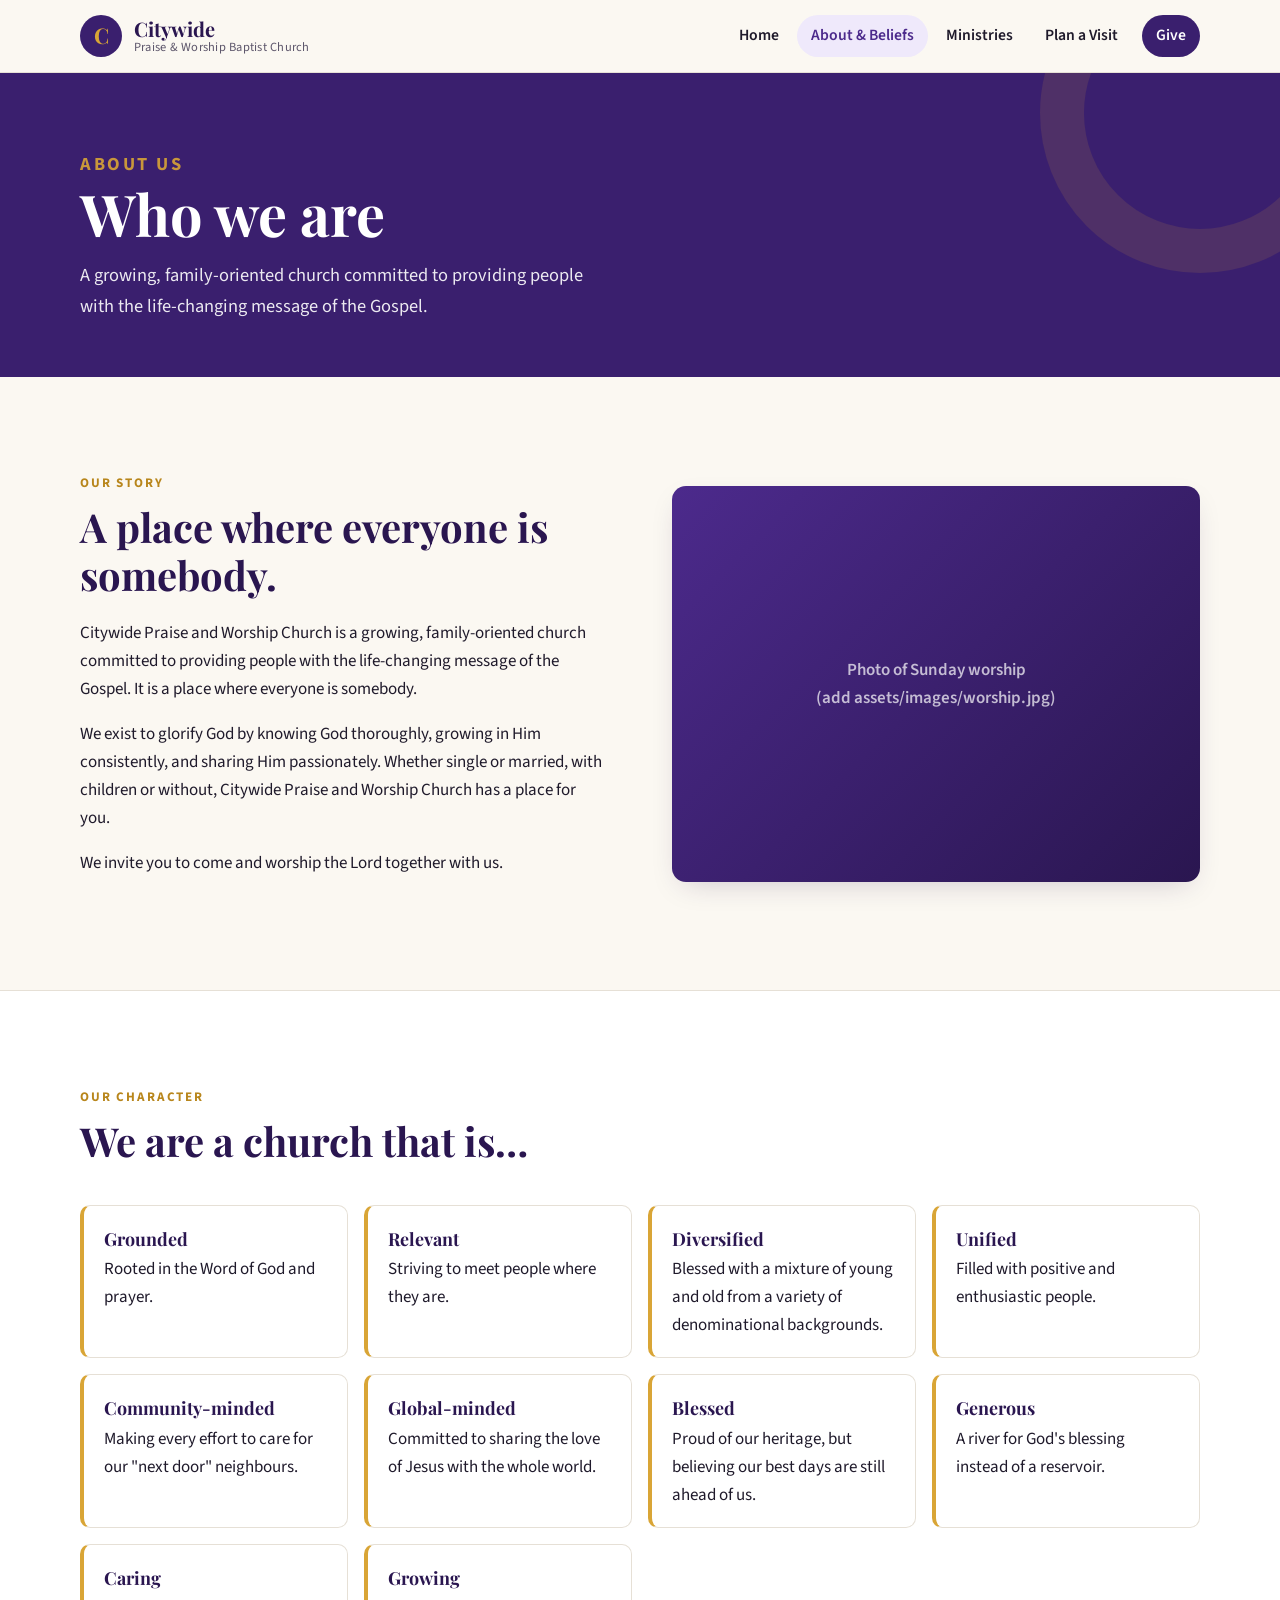
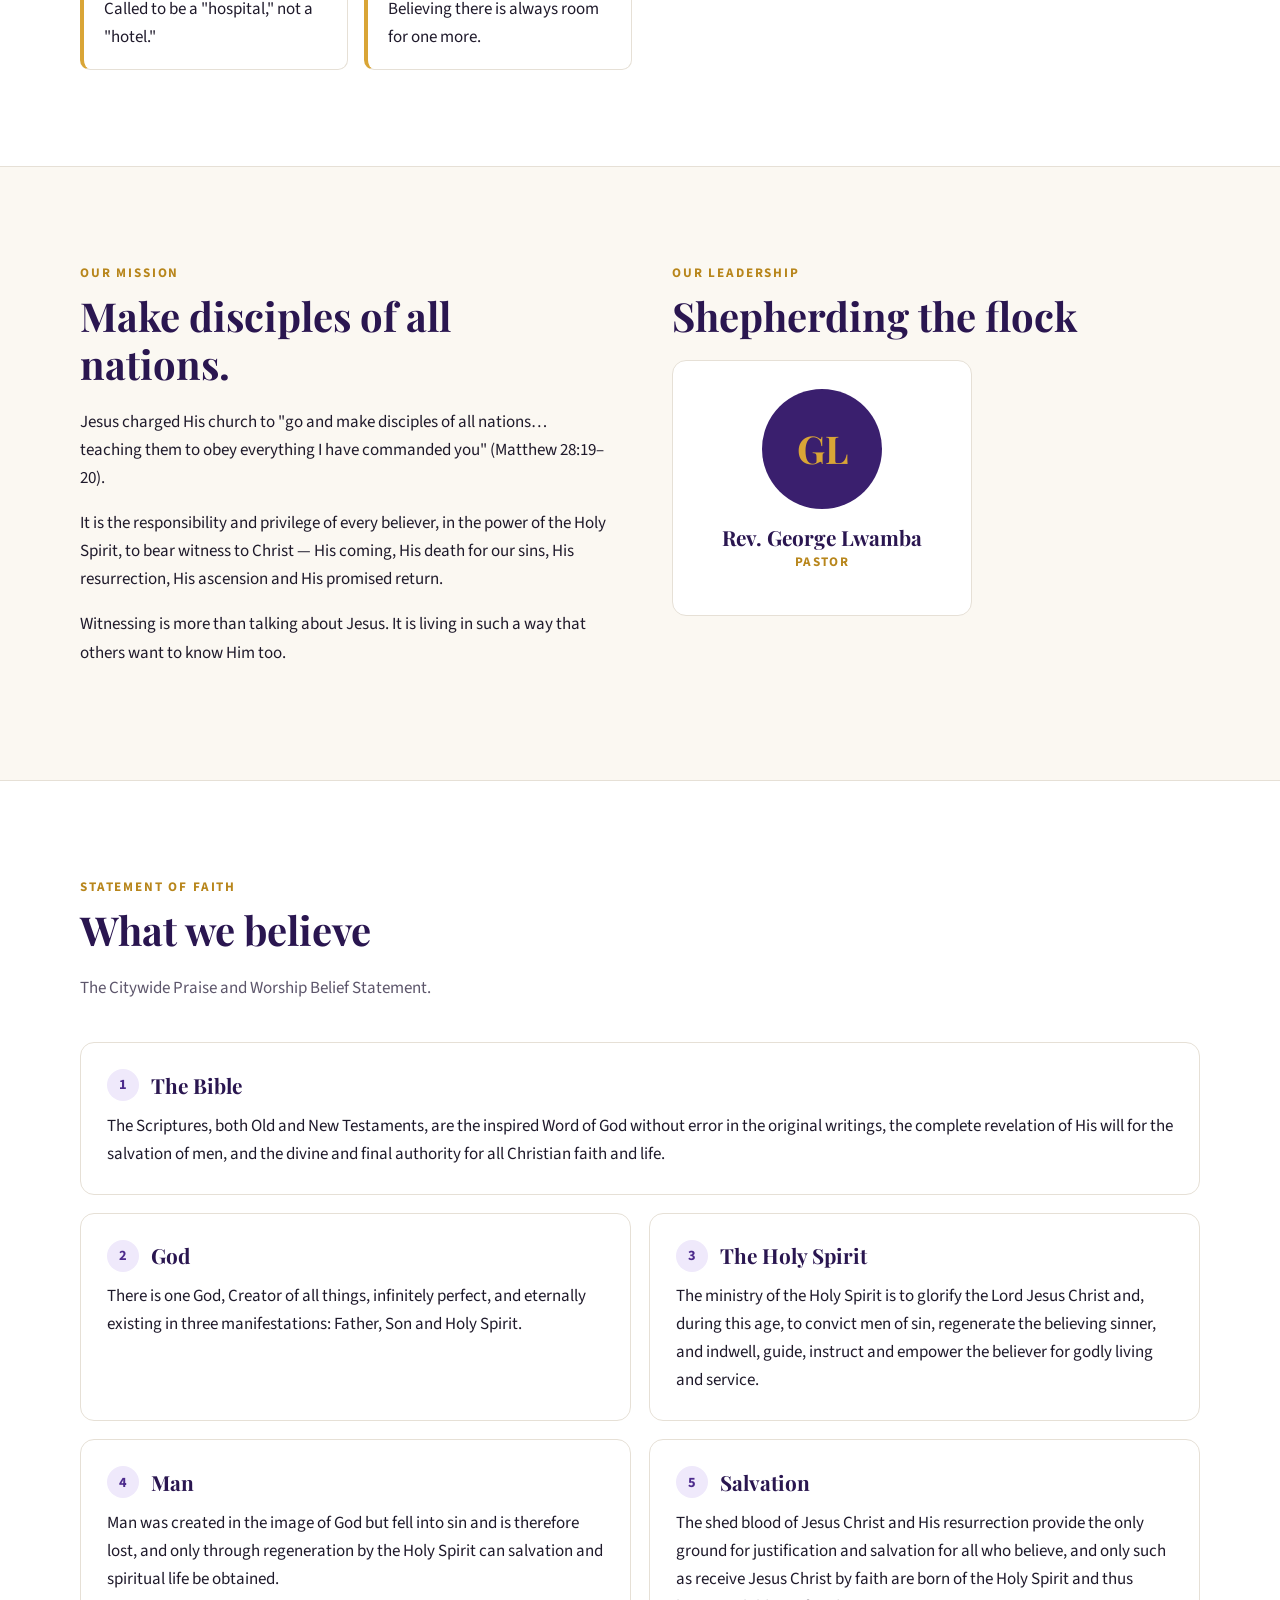
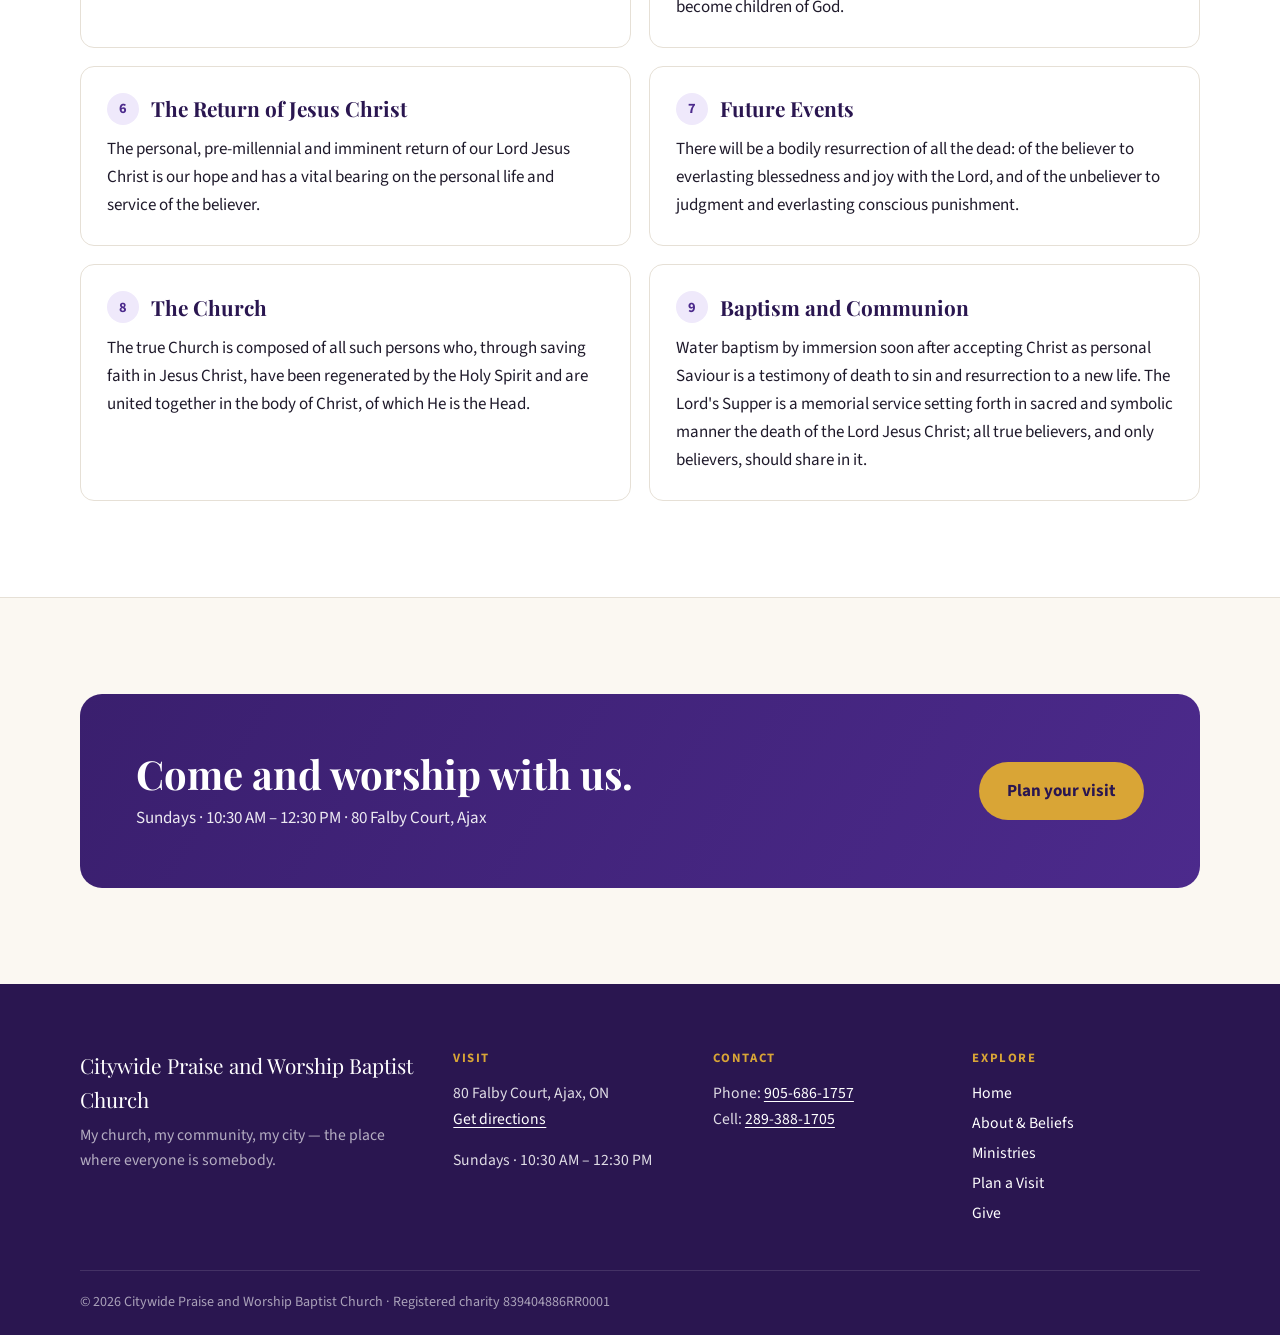
==== about.html @ 96a5d7d9 "Initial church website" ====
<!doctype html>
<html lang="en">
<head>
  <meta charset="utf-8">
  <meta name="viewport" content="width=device-width, initial-scale=1">
  <title>About & Beliefs | Citywide Praise and Worship Baptist Church</title>
  <meta name="description" content="Who we are, our mission, our leadership and our statement of faith at Citywide Praise and Worship Baptist Church in Ajax, Ontario.">
  <link rel="icon" href="assets/images/favicon.svg" type="image/svg+xml">
  <link rel="preconnect" href="https://fonts.googleapis.com">
  <link rel="preconnect" href="https://fonts.gstatic.com" crossorigin>
  <link href="https://fonts.googleapis.com/css2?family=Playfair+Display:wght@600;700&family=Source+Sans+3:wght@400;600;700&display=swap" rel="stylesheet">
  <link rel="stylesheet" href="assets/css/style.css">
</head>
<body data-page="about">
  <a class="skip-link" href="#main">Skip to content</a>
  <header id="site-header"></header>

  <main id="main">
    <div class="page-hero">
      <div class="container">
        <p class="eyebrow" style="color:var(--gold)">About us</p>
        <h1>Who we are</h1>
        <p>A growing, family-oriented church committed to providing people with the life-changing message of the Gospel.</p>
      </div>
    </div>

    <section>
      <div class="container grid-2">
        <div>
          <p class="eyebrow">Our story</p>
          <h2>A place where everyone is somebody.</h2>
          <p>Citywide Praise and Worship Church is a growing, family-oriented church committed to providing people with the life-changing message of the Gospel. It is a place where everyone is somebody.</p>
          <p>We exist to glorify God by knowing God thoroughly, growing in Him consistently, and sharing Him passionately. Whether single or married, with children or without, Citywide Praise and Worship Church has a place for you.</p>
          <p>We invite you to come and worship the Lord together with us.</p>
        </div>
        <div class="photo">
          <!-- <img src="assets/images/worship.jpg" alt="Sunday worship at Citywide"> -->
          <div class="photo-label">Photo of Sunday worship<br>(add assets/images/worship.jpg)</div>
        </div>
      </div>
    </section>

    <section class="section-alt">
      <div class="container">
        <div class="section-head">
          <p class="eyebrow">Our character</p>
          <h2>We are a church that is…</h2>
        </div>
        <ul class="values">
          <li><strong>Grounded</strong>Rooted in the Word of God and prayer.</li>
          <li><strong>Relevant</strong>Striving to meet people where they are.</li>
          <li><strong>Diversified</strong>Blessed with a mixture of young and old from a variety of denominational backgrounds.</li>
          <li><strong>Unified</strong>Filled with positive and enthusiastic people.</li>
          <li><strong>Community-minded</strong>Making every effort to care for our "next door" neighbours.</li>
          <li><strong>Global-minded</strong>Committed to sharing the love of Jesus with the whole world.</li>
          <li><strong>Blessed</strong>Proud of our heritage, but believing our best days are still ahead of us.</li>
          <li><strong>Generous</strong>A river for God's blessing instead of a reservoir.</li>
          <li><strong>Caring</strong>Called to be a "hospital," not a "hotel."</li>
          <li><strong>Growing</strong>Believing there is always room for one more.</li>
        </ul>
      </div>
    </section>

    <section>
      <div class="container grid-2" style="align-items:start">
        <div>
          <p class="eyebrow">Our mission</p>
          <h2>Make disciples of all nations.</h2>
          <p>Jesus charged His church to "go and make disciples of all nations… teaching them to obey everything I have commanded you" (Matthew 28:19–20).</p>
          <p>It is the responsibility and privilege of every believer, in the power of the Holy Spirit, to bear witness to Christ — His coming, His death for our sins, His resurrection, His ascension and His promised return.</p>
          <p>Witnessing is more than talking about Jesus. It is living in such a way that others want to know Him too.</p>
        </div>
        <div>
          <p class="eyebrow">Our leadership</p>
          <h2>Shepherding the flock</h2>
          <div class="leaders" data-leaders></div>
        </div>
      </div>
    </section>

    <section class="section-alt" id="beliefs">
      <div class="container">
        <div class="section-head">
          <p class="eyebrow">Statement of faith</p>
          <h2>What we believe</h2>
          <p class="muted">The Citywide Praise and Worship Belief Statement.</p>
        </div>
        <div class="beliefs">
          <article class="belief wide">
            <h3><span class="num">1</span>The Bible</h3>
            <p>The Scriptures, both Old and New Testaments, are the inspired Word of God without error in the original writings, the complete revelation of His will for the salvation of men, and the divine and final authority for all Christian faith and life.</p>
          </article>
          <article class="belief">
            <h3><span class="num">2</span>God</h3>
            <p>There is one God, Creator of all things, infinitely perfect, and eternally existing in three manifestations: Father, Son and Holy Spirit.</p>
          </article>
          <article class="belief">
            <h3><span class="num">3</span>The Holy Spirit</h3>
            <p>The ministry of the Holy Spirit is to glorify the Lord Jesus Christ and, during this age, to convict men of sin, regenerate the believing sinner, and indwell, guide, instruct and empower the believer for godly living and service.</p>
          </article>
          <article class="belief">
            <h3><span class="num">4</span>Man</h3>
            <p>Man was created in the image of God but fell into sin and is therefore lost, and only through regeneration by the Holy Spirit can salvation and spiritual life be obtained.</p>
          </article>
          <article class="belief">
            <h3><span class="num">5</span>Salvation</h3>
            <p>The shed blood of Jesus Christ and His resurrection provide the only ground for justification and salvation for all who believe, and only such as receive Jesus Christ by faith are born of the Holy Spirit and thus become children of God.</p>
          </article>
          <article class="belief">
            <h3><span class="num">6</span>The Return of Jesus Christ</h3>
            <p>The personal, pre-millennial and imminent return of our Lord Jesus Christ is our hope and has a vital bearing on the personal life and service of the believer.</p>
          </article>
          <article class="belief">
            <h3><span class="num">7</span>Future Events</h3>
            <p>There will be a bodily resurrection of all the dead: of the believer to everlasting blessedness and joy with the Lord, and of the unbeliever to judgment and everlasting conscious punishment.</p>
          </article>
          <article class="belief">
            <h3><span class="num">8</span>The Church</h3>
            <p>The true Church is composed of all such persons who, through saving faith in Jesus Christ, have been regenerated by the Holy Spirit and are united together in the body of Christ, of which He is the Head.</p>
          </article>
          <article class="belief">
            <h3><span class="num">9</span>Baptism and Communion</h3>
            <p>Water baptism by immersion soon after accepting Christ as personal Saviour is a testimony of death to sin and resurrection to a new life. The Lord's Supper is a memorial service setting forth in sacred and symbolic manner the death of the Lord Jesus Christ; all true believers, and only believers, should share in it.</p>
          </article>
        </div>
      </div>
    </section>

    <section>
      <div class="container">
        <div class="cta-band">
          <div>
            <h2>Come and worship with us.</h2>
            <p><span data-site="sundayDay"></span> · <span data-site="sundayTime"></span> · <span data-site="street"></span>, <span data-site="city"></span></p>
          </div>
          <a class="btn btn-gold" href="visit.html">Plan your visit</a>
        </div>
      </div>
    </section>
  </main>

  <footer id="site-footer"></footer>
  <script src="assets/js/site-data.js"></script>
  <script src="assets/js/main.js"></script>
</body>
</html>
---- assets/css/style.css ----
/* Citywide Praise & Worship Baptist Church — site styles
   Colours live at the top; change them here and the whole site follows. */
:root {
  --purple-900: #2a1650;
  --purple-800: #3a1f6e;
  --purple-700: #4c2a8c;
  --purple-100: #efe9fb;
  --gold: #d9a536;
  --gold-dark: #b8861c;
  --cream: #fbf8f2;
  --ink: #1f1a2b;
  --muted: #5d566b;
  --line: #e6e0d6;
  --white: #ffffff;
  --radius: 14px;
  --shadow: 0 10px 30px -12px rgba(42, 22, 80, 0.25);
  --serif: "Playfair Display", Georgia, "Times New Roman", serif;
  --sans: "Source Sans 3", "Segoe UI", system-ui, -apple-system, sans-serif;
}

*, *::before, *::after { box-sizing: border-box; }
html { scroll-behavior: smooth; }
body {
  margin: 0; font-family: var(--sans); font-size: 1.0625rem; line-height: 1.65;
  color: var(--ink); background: var(--cream); -webkit-font-smoothing: antialiased;
}
img { max-width: 100%; display: block; }
a { color: var(--purple-700); text-underline-offset: 3px; }
a:hover { color: var(--purple-900); }
h1, h2, h3 { font-family: var(--serif); line-height: 1.2; color: var(--purple-900); margin: 0 0 .5em; }
h1 { font-size: clamp(2.2rem, 5vw, 3.6rem); }
h2 { font-size: clamp(1.75rem, 3.5vw, 2.5rem); }
h3 { font-size: 1.3rem; }
p { margin: 0 0 1em; }
.container { width: min(1120px, 100% - 32px); margin-inline: auto; }
.muted { color: var(--muted); }
.skip-link { position: absolute; left: -999px; top: 8px; background: var(--white); padding: 8px 14px; z-index: 100; border-radius: 8px; }
.skip-link:focus { left: 8px; }
:focus-visible { outline: 3px solid var(--gold); outline-offset: 2px; }

/* ---- Header ------------------------------------------------------------ */
#site-header { position: sticky; top: 0; z-index: 50; background: rgba(251, 248, 242, .94); backdrop-filter: blur(8px); border-bottom: 1px solid var(--line); }
.nav-wrap { display: flex; align-items: center; justify-content: space-between; gap: 16px; min-height: 72px; }
.brand { display: flex; align-items: center; gap: 12px; text-decoration: none; color: var(--purple-900); }
.brand-mark { width: 42px; height: 42px; border-radius: 50%; display: grid; place-items: center; background: var(--purple-800); color: var(--gold); font-family: var(--serif); font-weight: 700; font-size: 1.35rem; flex: none; }
.brand-text { display: flex; flex-direction: column; line-height: 1.15; }
.brand-text strong { font-family: var(--serif); font-size: 1.25rem; }
.brand-text small { font-size: .78rem; color: var(--muted); letter-spacing: .02em; }
.site-nav ul { list-style: none; display: flex; gap: 4px; margin: 0; padding: 0; align-items: center; }
.site-nav a { display: block; padding: 8px 14px; border-radius: 999px; text-decoration: none; color: var(--ink); font-weight: 600; font-size: .98rem; }
.site-nav a:hover { background: var(--purple-100); color: var(--purple-900); }
.site-nav a[aria-current="page"] { color: var(--purple-700); background: var(--purple-100); }
.site-nav a.nav-give { background: var(--purple-800); color: var(--white); margin-left: 6px; }
.site-nav a.nav-give:hover, .site-nav a.nav-give[aria-current="page"] { background: var(--purple-900); color: var(--white); }
.nav-toggle { display: none; background: none; border: 0; padding: 10px; cursor: pointer; }
.nav-toggle span { display: block; width: 24px; height: 2px; background: var(--purple-900); margin: 5px 0; transition: transform .2s, opacity .2s; }

@media (max-width: 880px) {
  .nav-toggle { display: block; }
  .site-nav { position: absolute; left: 0; right: 0; top: 100%; background: var(--cream); border-bottom: 1px solid var(--line); display: none; box-shadow: var(--shadow); }
  #site-header.open .site-nav { display: block; }
  .site-nav ul { flex-direction: column; align-items: stretch; padding: 8px 16px 16px; }
  .site-nav a { padding: 12px 14px; border-radius: 10px; }
  .site-nav a.nav-give { margin: 6px 0 0; text-align: center; }
  #site-header.open .nav-toggle span:nth-child(1) { transform: translateY(7px) rotate(45deg); }
  #site-header.open .nav-toggle span:nth-child(2) { opacity: 0; }
  #site-header.open .nav-toggle span:nth-child(3) { transform: translateY(-7px) rotate(-45deg); }
}

/* ---- Buttons ----------------------------------------------------------- */
.btn { display: inline-flex; align-items: center; gap: 8px; padding: 13px 26px; border-radius: 999px; font-weight: 700; text-decoration: none; border: 2px solid transparent; transition: transform .15s, background .15s; }
.btn:hover { transform: translateY(-1px); }
.btn-gold { background: var(--gold); color: var(--purple-900); }
.btn-gold:hover { background: #e6b54a; color: var(--purple-900); }
.btn-outline-light { border-color: rgba(255,255,255,.7); color: var(--white); }
.btn-outline-light:hover { background: rgba(255,255,255,.12); color: var(--white); }
.btn-primary { background: var(--purple-800); color: var(--white); }
.btn-primary:hover { background: var(--purple-900); color: var(--white); }
.btn-row { display: flex; flex-wrap: wrap; gap: 12px; }

/* ---- Hero -------------------------------------------------------------- */
.hero {
  position: relative; color: var(--white); padding: clamp(80px, 14vw, 150px) 0 clamp(70px, 10vw, 120px);
  background:
    linear-gradient(115deg, rgba(42,22,80,.94) 0%, rgba(58,31,110,.86) 50%, rgba(76,42,140,.7) 100%),
    var(--hero-photo, none) center / cover no-repeat,
    var(--purple-800);
  overflow: hidden;
}
.hero::after { content: ""; position: absolute; right: -120px; bottom: -160px; width: 460px; height: 460px; border-radius: 50%; border: 60px solid rgba(217,165,54,.12); pointer-events: none; }
.hero h1 { color: var(--white); max-width: 15ch; }
.hero .eyebrow { color: var(--gold); }
.hero-lead { font-size: clamp(1.1rem, 2vw, 1.3rem); max-width: 40ch; opacity: .92; margin-bottom: 1.8em; }
.hero-times { margin-top: 36px; display: inline-flex; flex-wrap: wrap; gap: 6px 18px; padding: 14px 22px; border-radius: var(--radius); background: rgba(255,255,255,.1); border: 1px solid rgba(255,255,255,.18); font-weight: 600; }
.hero-times span { color: var(--gold); }
.page-hero { background: var(--purple-800); color: var(--white); padding: 64px 0 56px; position: relative; overflow: hidden; }
.page-hero::after { content: ""; position: absolute; right: -80px; top: -120px; width: 320px; height: 320px; border-radius: 50%; border: 44px solid rgba(217,165,54,.13); }
.page-hero h1 { color: var(--white); margin: 0; }
.page-hero p { max-width: 60ch; opacity: .9; margin: 12px 0 0; font-size: 1.15rem; }
.eyebrow { text-transform: uppercase; letter-spacing: .14em; font-size: .82rem; font-weight: 700; color: var(--gold-dark); margin-bottom: .6em; }

/* ---- Sections ---------------------------------------------------------- */
section { padding: clamp(56px, 8vw, 96px) 0; }
.section-alt { background: var(--white); border-block: 1px solid var(--line); }
.section-head { max-width: 640px; margin-bottom: 40px; }
.section-head.center { text-align: center; margin-inline: auto; }
.grid-2 { display: grid; grid-template-columns: 1fr 1fr; gap: clamp(28px, 5vw, 64px); align-items: center; }
.grid-3 { display: grid; grid-template-columns: repeat(3, 1fr); gap: 22px; }
@media (max-width: 880px) { .grid-2, .grid-3 { grid-template-columns: 1fr; } }

.card { background: var(--white); border: 1px solid var(--line); border-radius: var(--radius); padding: 28px; }
.section-alt .card { background: var(--cream); }

/* Services */
.services { display: grid; grid-template-columns: repeat(auto-fit, minmax(240px, 1fr)); gap: 20px; }
.service-card { background: var(--white); border: 1px solid var(--line); border-radius: var(--radius); padding: 26px; }
.section-alt .service-card { background: var(--cream); }
.service-card.featured { background: var(--purple-800); color: var(--white); border-color: var(--purple-800); box-shadow: var(--shadow); }
.service-card.featured h3 { color: var(--white); }
.service-day { text-transform: uppercase; letter-spacing: .12em; font-size: .8rem; font-weight: 700; color: var(--gold-dark); margin: 0; }
.service-card.featured .service-day { color: var(--gold); }
.service-time { font-family: var(--serif); font-size: 1.45rem; font-weight: 700; margin: 2px 0 10px; }
.service-card p:last-child { margin: 0; opacity: .88; }

/* Values list */
.values { display: grid; grid-template-columns: repeat(auto-fit, minmax(250px, 1fr)); gap: 16px; list-style: none; padding: 0; margin: 0; }
.values li { background: var(--white); border: 1px solid var(--line); border-left: 4px solid var(--gold); border-radius: 10px; padding: 18px 20px; }
.values strong { display: block; font-family: var(--serif); color: var(--purple-900); font-size: 1.12rem; margin-bottom: 2px; }

/* Quote band */
.quote-band { background: var(--purple-900); color: var(--white); text-align: center; }
.quote-band blockquote { margin: 0 auto; max-width: 780px; font-family: var(--serif); font-size: clamp(1.4rem, 3vw, 2rem); line-height: 1.4; }
.quote-band cite { display: block; margin-top: 16px; font-family: var(--sans); font-style: normal; font-size: 1rem; color: var(--gold); letter-spacing: .06em; }

/* Events */
.events { display: grid; gap: 16px; }
.event-card { display: flex; gap: 20px; align-items: flex-start; background: var(--white); border: 1px solid var(--line); border-radius: var(--radius); padding: 22px; }
.event-card h3 { margin-bottom: 4px; }
.event-card p:last-child { margin: 0; }
.event-date { flex: none; width: 68px; text-align: center; background: var(--purple-100); border-radius: 12px; padding: 10px 0; color: var(--purple-800); }
.event-date span { display: block; text-transform: uppercase; font-size: .8rem; font-weight: 700; letter-spacing: .1em; }
.event-date strong { display: block; font-family: var(--serif); font-size: 1.8rem; line-height: 1; }
.event-meta { color: var(--gold-dark); font-weight: 600; margin-bottom: 6px; }
.empty-note { background: var(--white); border: 1px dashed var(--line); border-radius: var(--radius); padding: 22px; color: var(--muted); margin: 0; }

/* Photo placeholder */
.photo { border-radius: var(--radius); aspect-ratio: 4 / 3; background: linear-gradient(135deg, var(--purple-700), var(--purple-900)); position: relative; overflow: hidden; box-shadow: var(--shadow); }
.photo img { width: 100%; height: 100%; object-fit: cover; }
.photo-label { position: absolute; inset: 0; display: grid; place-items: center; color: rgba(255,255,255,.7); font-weight: 600; text-align: center; padding: 20px; }

/* Beliefs */
.beliefs { display: grid; grid-template-columns: repeat(2, 1fr); gap: 18px; }
@media (max-width: 880px) { .beliefs { grid-template-columns: 1fr; } }
.belief { background: var(--white); border: 1px solid var(--line); border-radius: var(--radius); padding: 26px; }
.belief h3 { display: flex; align-items: center; gap: 12px; }
.belief h3 .num { flex: none; width: 32px; height: 32px; border-radius: 50%; background: var(--purple-100); color: var(--purple-700); font-family: var(--sans); font-size: .9rem; display: grid; place-items: center; }
.belief p { margin: 0; }
.belief.wide { grid-column: 1 / -1; }

/* Leaders */
.leaders { display: grid; grid-template-columns: repeat(auto-fit, minmax(240px, 300px)); gap: 22px; }
.leader-card { background: var(--white); border: 1px solid var(--line); border-radius: var(--radius); padding: 28px; text-align: center; }
.leader-card img, .leader-initials { width: 120px; height: 120px; border-radius: 50%; margin: 0 auto 16px; object-fit: cover; }
.leader-initials { display: grid; place-items: center; background: var(--purple-800); color: var(--gold); font-family: var(--serif); font-size: 2.4rem; font-weight: 700; }
.leader-card h3 { margin-bottom: 2px; }
.leader-role { color: var(--gold-dark); font-weight: 700; text-transform: uppercase; letter-spacing: .1em; font-size: .82rem; }

/* Ministries */
.ministry { display: grid; grid-template-columns: 76px 1fr; gap: 22px; background: var(--white); border: 1px solid var(--line); border-radius: var(--radius); padding: 30px; }
.ministry + .ministry { margin-top: 20px; }
.ministry-icon { width: 76px; height: 76px; border-radius: 18px; background: var(--purple-100); color: var(--purple-700); display: grid; place-items: center; }
.ministry ul { margin: 0; padding-left: 1.2em; }
.ministry li { margin-bottom: 4px; }
@media (max-width: 600px) { .ministry { grid-template-columns: 1fr; } }

/* Map + contact */
.map-frame { width: 100%; aspect-ratio: 4 / 3; border: 0; border-radius: var(--radius); box-shadow: var(--shadow); background: var(--purple-100); }
.info-list { list-style: none; padding: 0; margin: 0 0 24px; }
.info-list li { padding: 14px 0; border-bottom: 1px solid var(--line); display: grid; grid-template-columns: 110px 1fr; gap: 12px; }
.info-list li:last-child { border-bottom: 0; }
.info-list .label { font-weight: 700; color: var(--purple-900); }

/* FAQ */
details { background: var(--white); border: 1px solid var(--line); border-radius: 12px; padding: 0 22px; }
details + details { margin-top: 12px; }
summary { cursor: pointer; padding: 18px 0; font-weight: 700; color: var(--purple-900); list-style: none; display: flex; justify-content: space-between; gap: 12px; }
summary::-webkit-details-marker { display: none; }
summary::after { content: "+"; font-size: 1.4rem; line-height: 1; color: var(--gold-dark); }
details[open] summary::after { content: "–"; }
details p { padding-bottom: 18px; margin: 0; }

/* Give */
.give-option { background: var(--white); border: 1px solid var(--line); border-radius: var(--radius); padding: 30px; display: flex; flex-direction: column; }
.give-option .btn { margin-top: auto; align-self: flex-start; }
.give-option h3 { margin-bottom: 8px; }

/* CTA band */
.cta-band { background: linear-gradient(120deg, var(--purple-800), var(--purple-700)); color: var(--white); border-radius: 22px; padding: clamp(32px, 6vw, 56px); display: flex; flex-wrap: wrap; justify-content: space-between; align-items: center; gap: 24px; }
.cta-band h2 { color: var(--white); margin: 0 0 6px; }
.cta-band p { margin: 0; opacity: .9; }

/* ---- Footer ------------------------------------------------------------ */
#site-footer { background: var(--purple-900); color: rgba(255,255,255,.85); padding: 64px 0 0; font-size: .98rem; }
#site-footer a { color: var(--white); }
#site-footer a:hover { color: var(--gold); }
#site-footer h4 { color: var(--gold); text-transform: uppercase; letter-spacing: .12em; font-size: .8rem; margin: 0 0 12px; }
#site-footer .muted { color: rgba(255,255,255,.65); }
.footer-grid { display: grid; grid-template-columns: 1.5fr 1fr 1fr 1fr; gap: 32px; }
@media (max-width: 880px) { .footer-grid { grid-template-columns: 1fr 1fr; } }
@media (max-width: 520px) { .footer-grid { grid-template-columns: 1fr; } }
.footer-name { font-family: var(--serif); font-size: 1.3rem; color: var(--white); margin-bottom: 6px; }
.footer-links { list-style: none; padding: 0; margin: 0; }
.footer-links li { margin-bottom: 4px; }
.footer-links a { text-decoration: none; }
.social { display: flex; gap: 10px; }
.social a { width: 38px; height: 38px; border-radius: 50%; background: rgba(255,255,255,.1); display: grid; place-items: center; }
.footer-bottom { border-top: 1px solid rgba(255,255,255,.12); margin-top: 40px; padding: 20px 0; font-size: .88rem; color: rgba(255,255,255,.6); }
.footer-bottom p { margin: 0; }
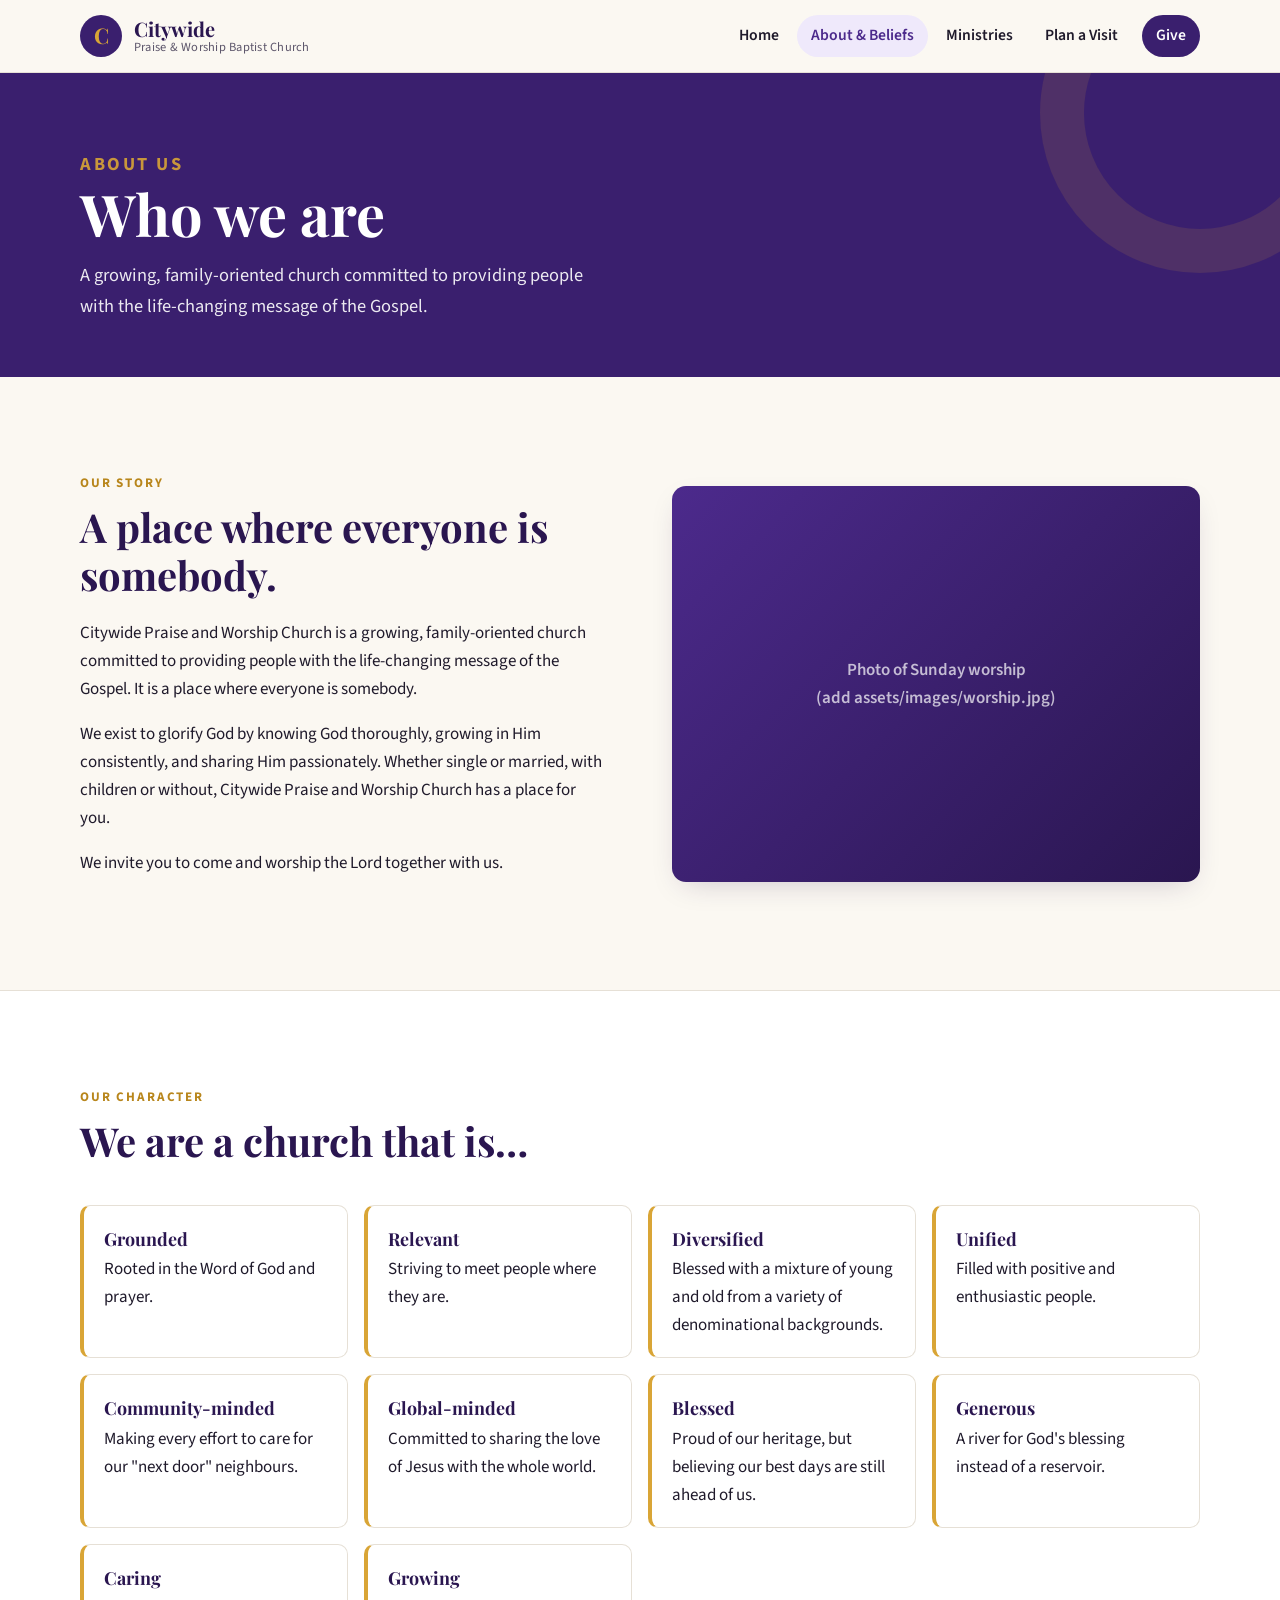
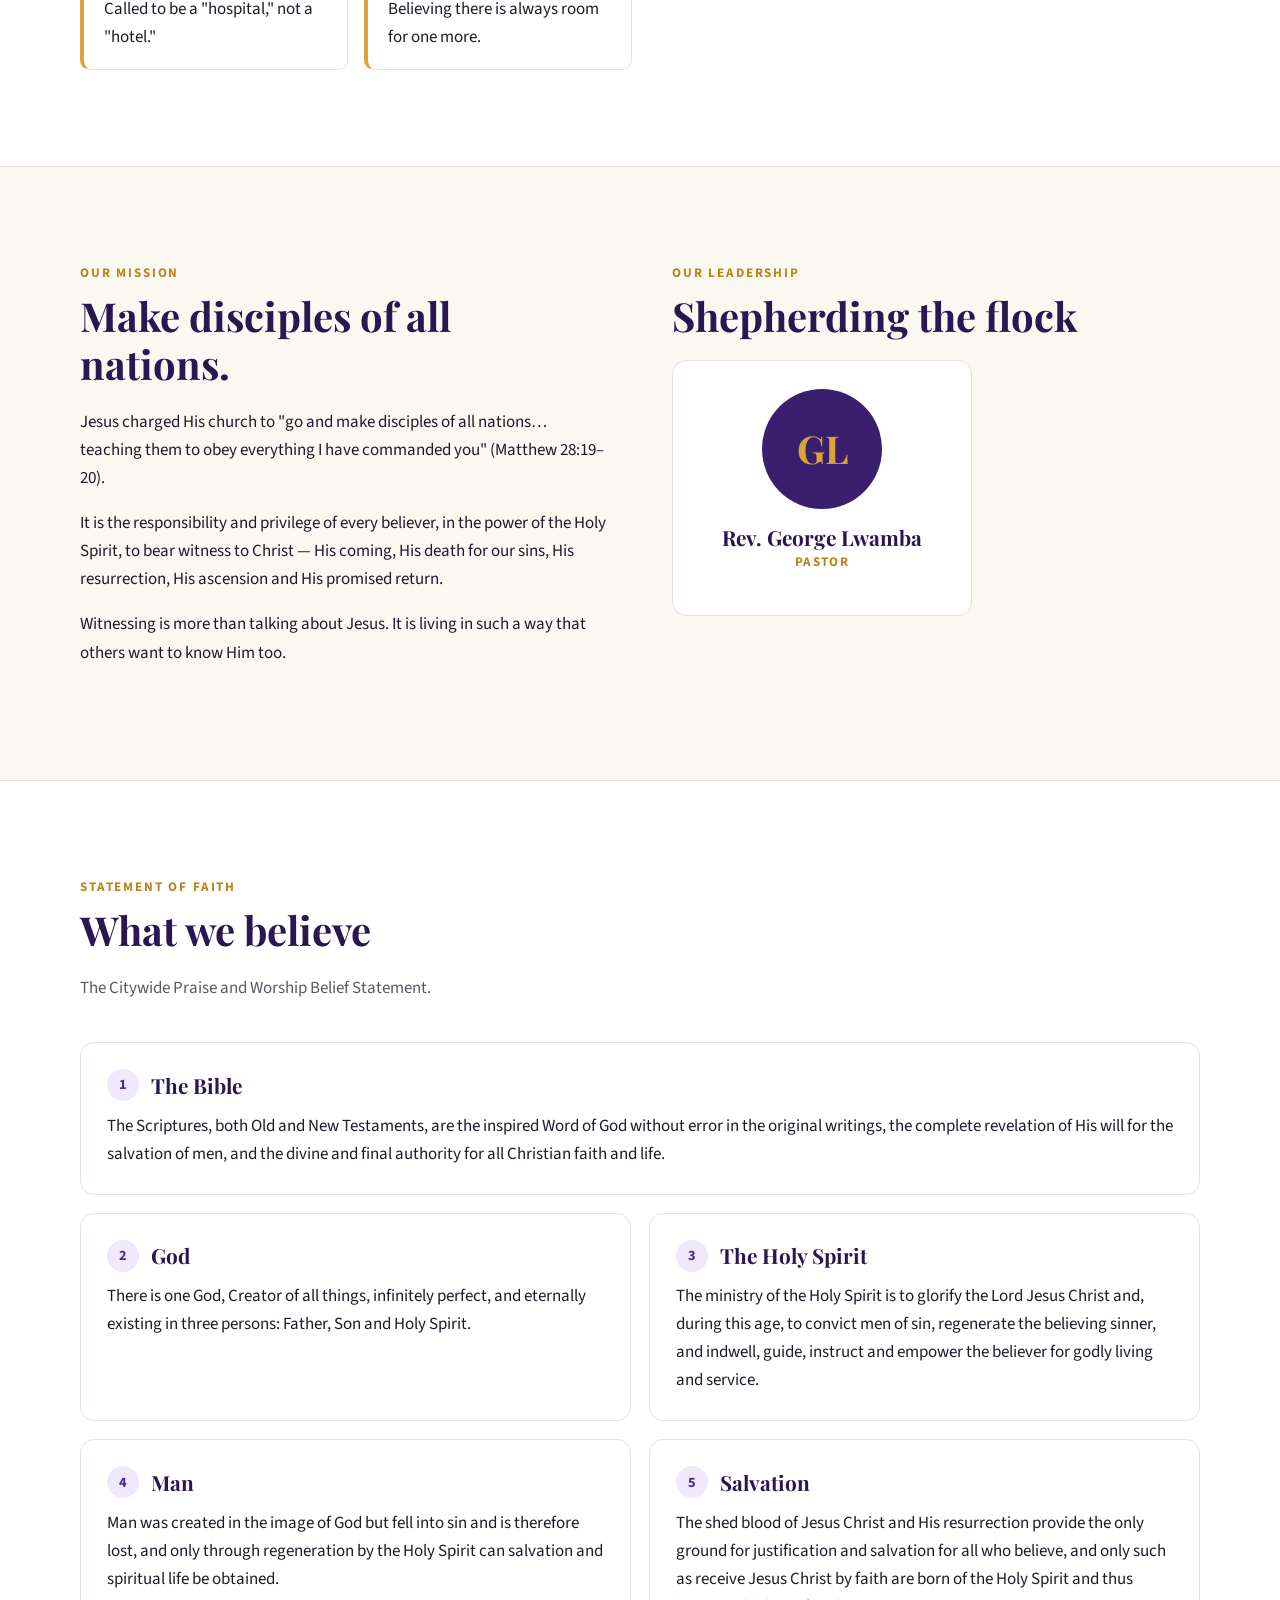
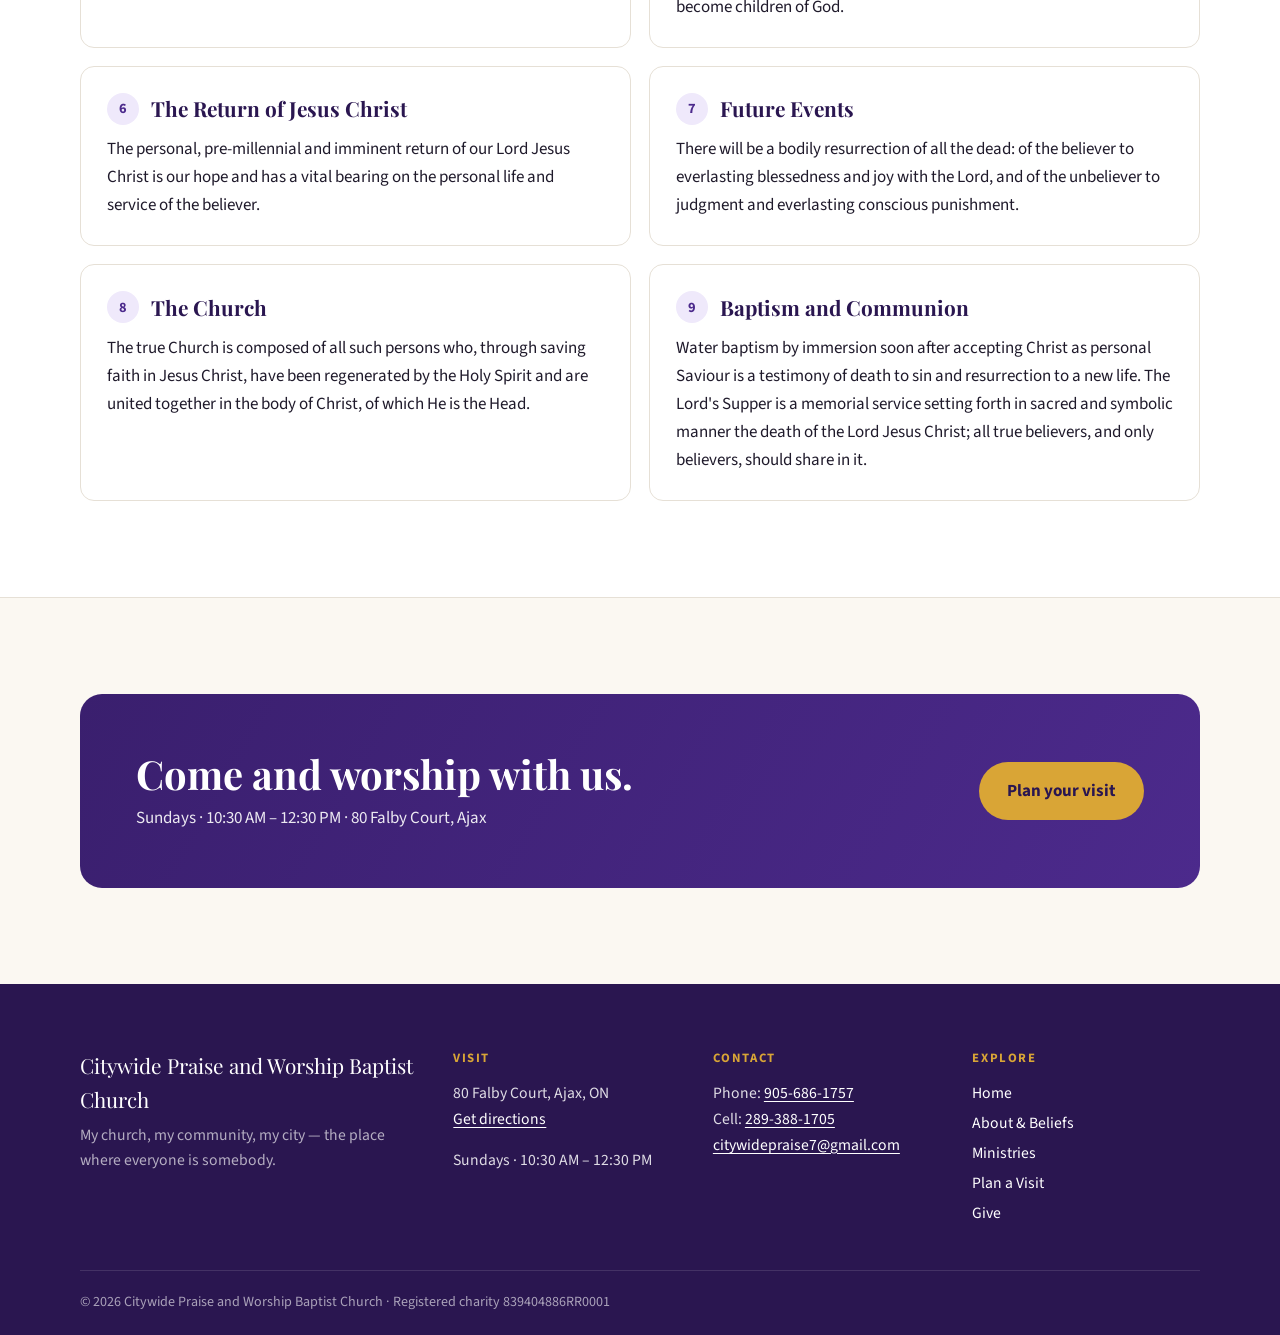
==== commit fc14bf22: "Confirm contact info, weekday services, pastor; use three persons wording" ====
--- a/about.html
+++ b/about.html
@@ -92,7 +92,7 @@
           </article>
           <article class="belief">
             <h3><span class="num">2</span>God</h3>
-            <p>There is one God, Creator of all things, infinitely perfect, and eternally existing in three manifestations: Father, Son and Holy Spirit.</p>
+            <p>There is one God, Creator of all things, infinitely perfect, and eternally existing in three persons: Father, Son and Holy Spirit.</p>
           </article>
           <article class="belief">
             <h3><span class="num">3</span>The Holy Spirit</h3>
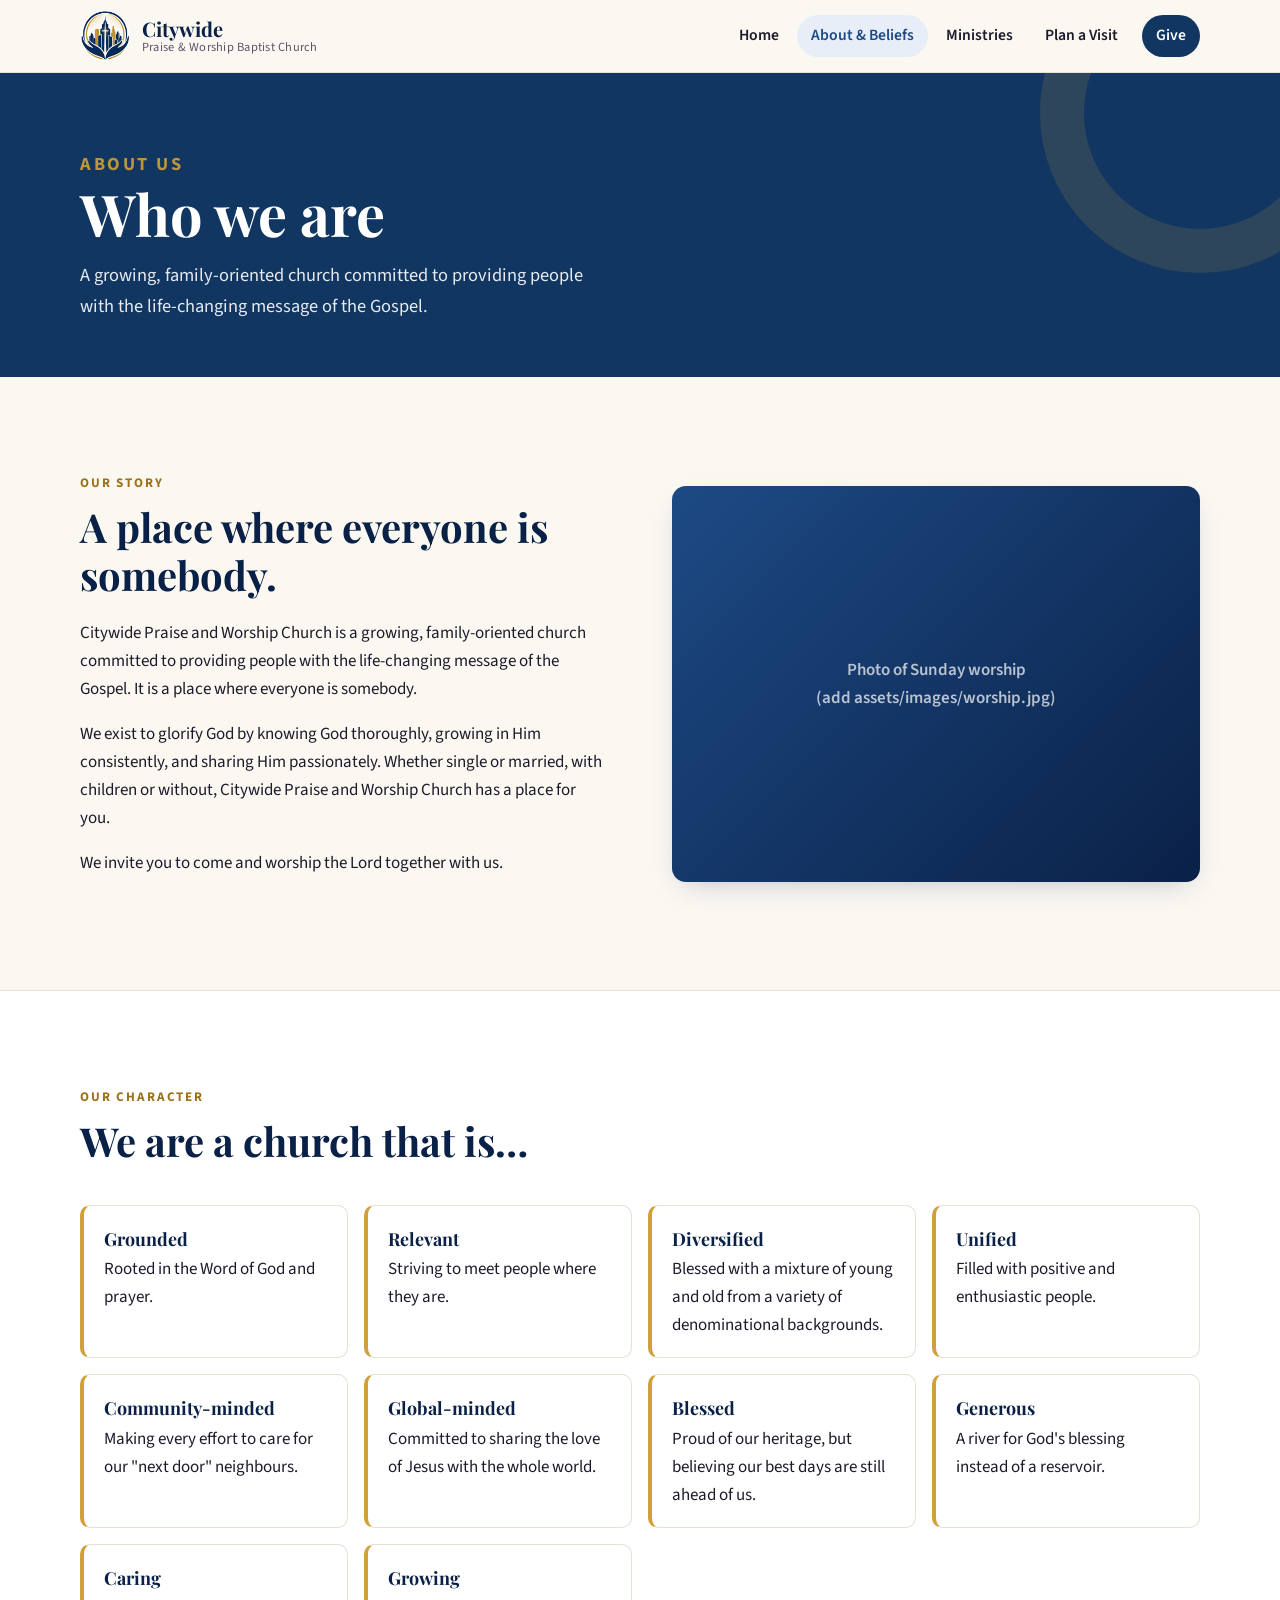
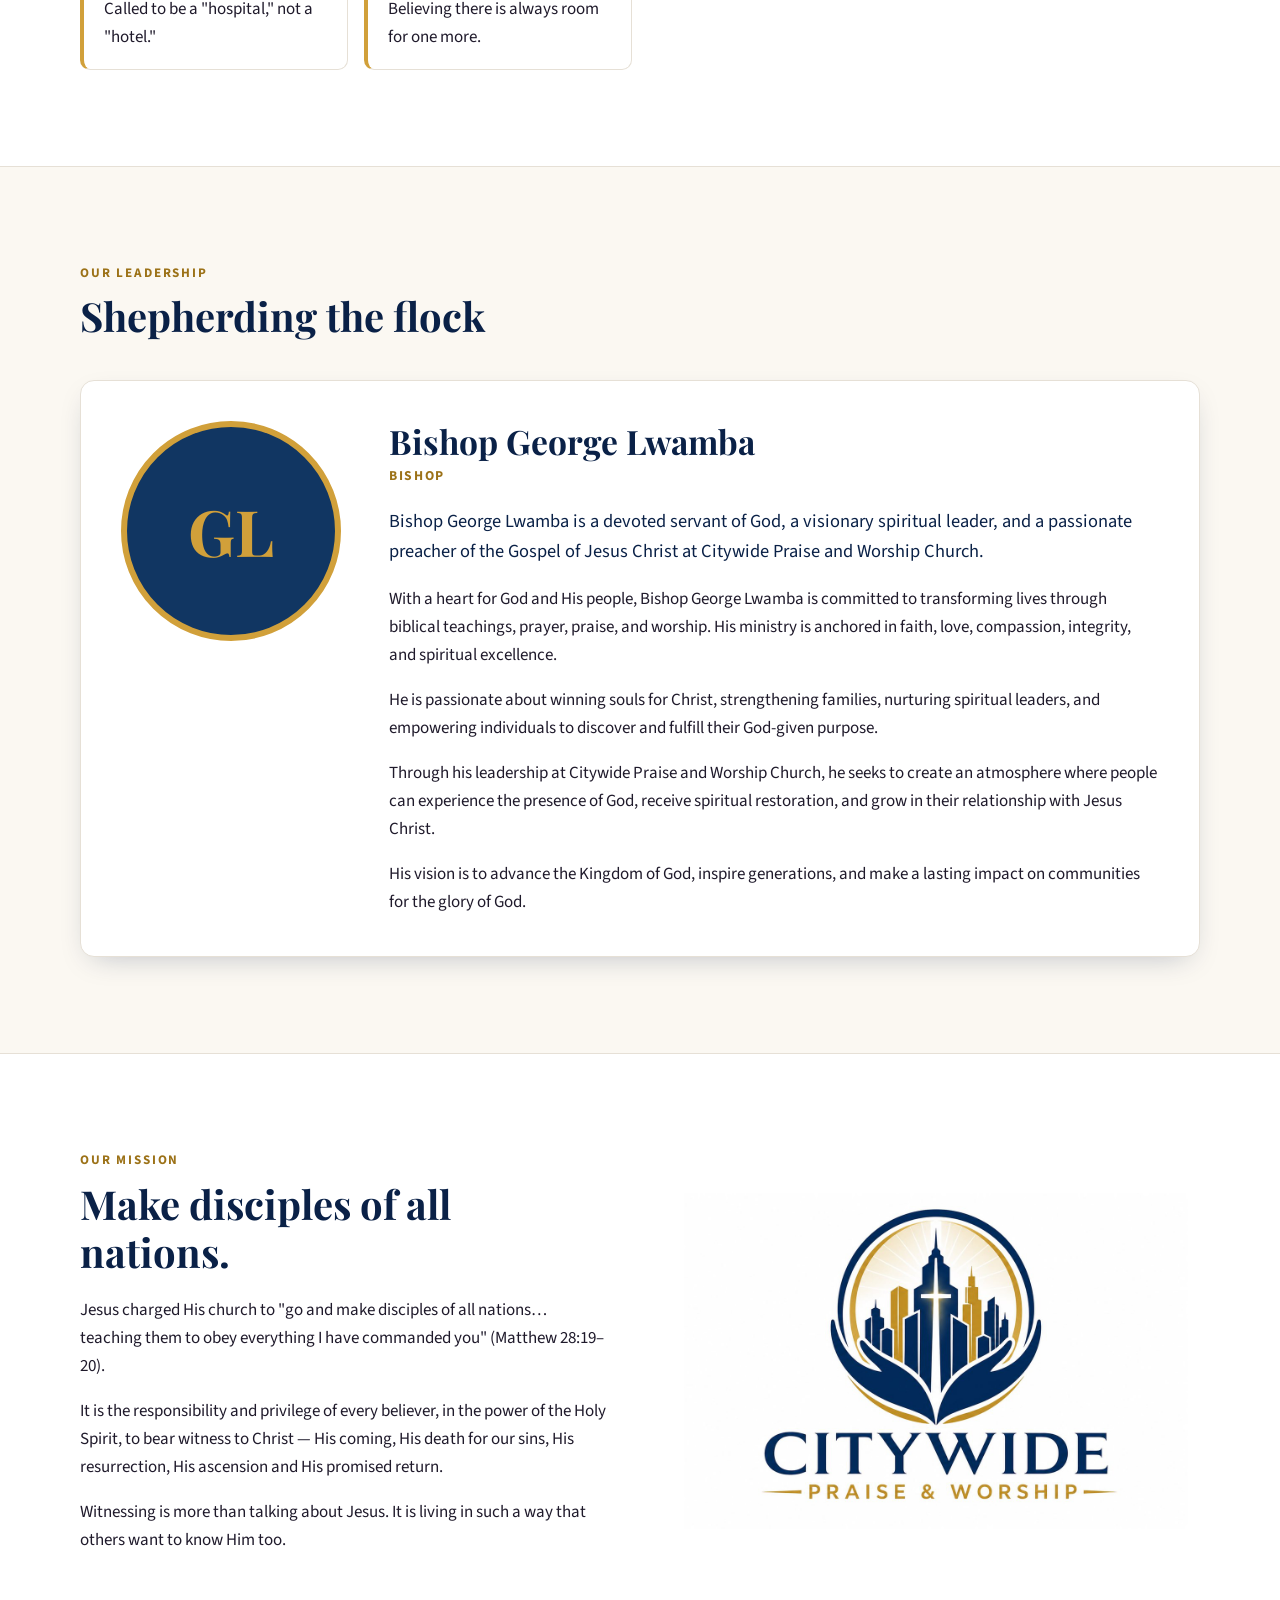
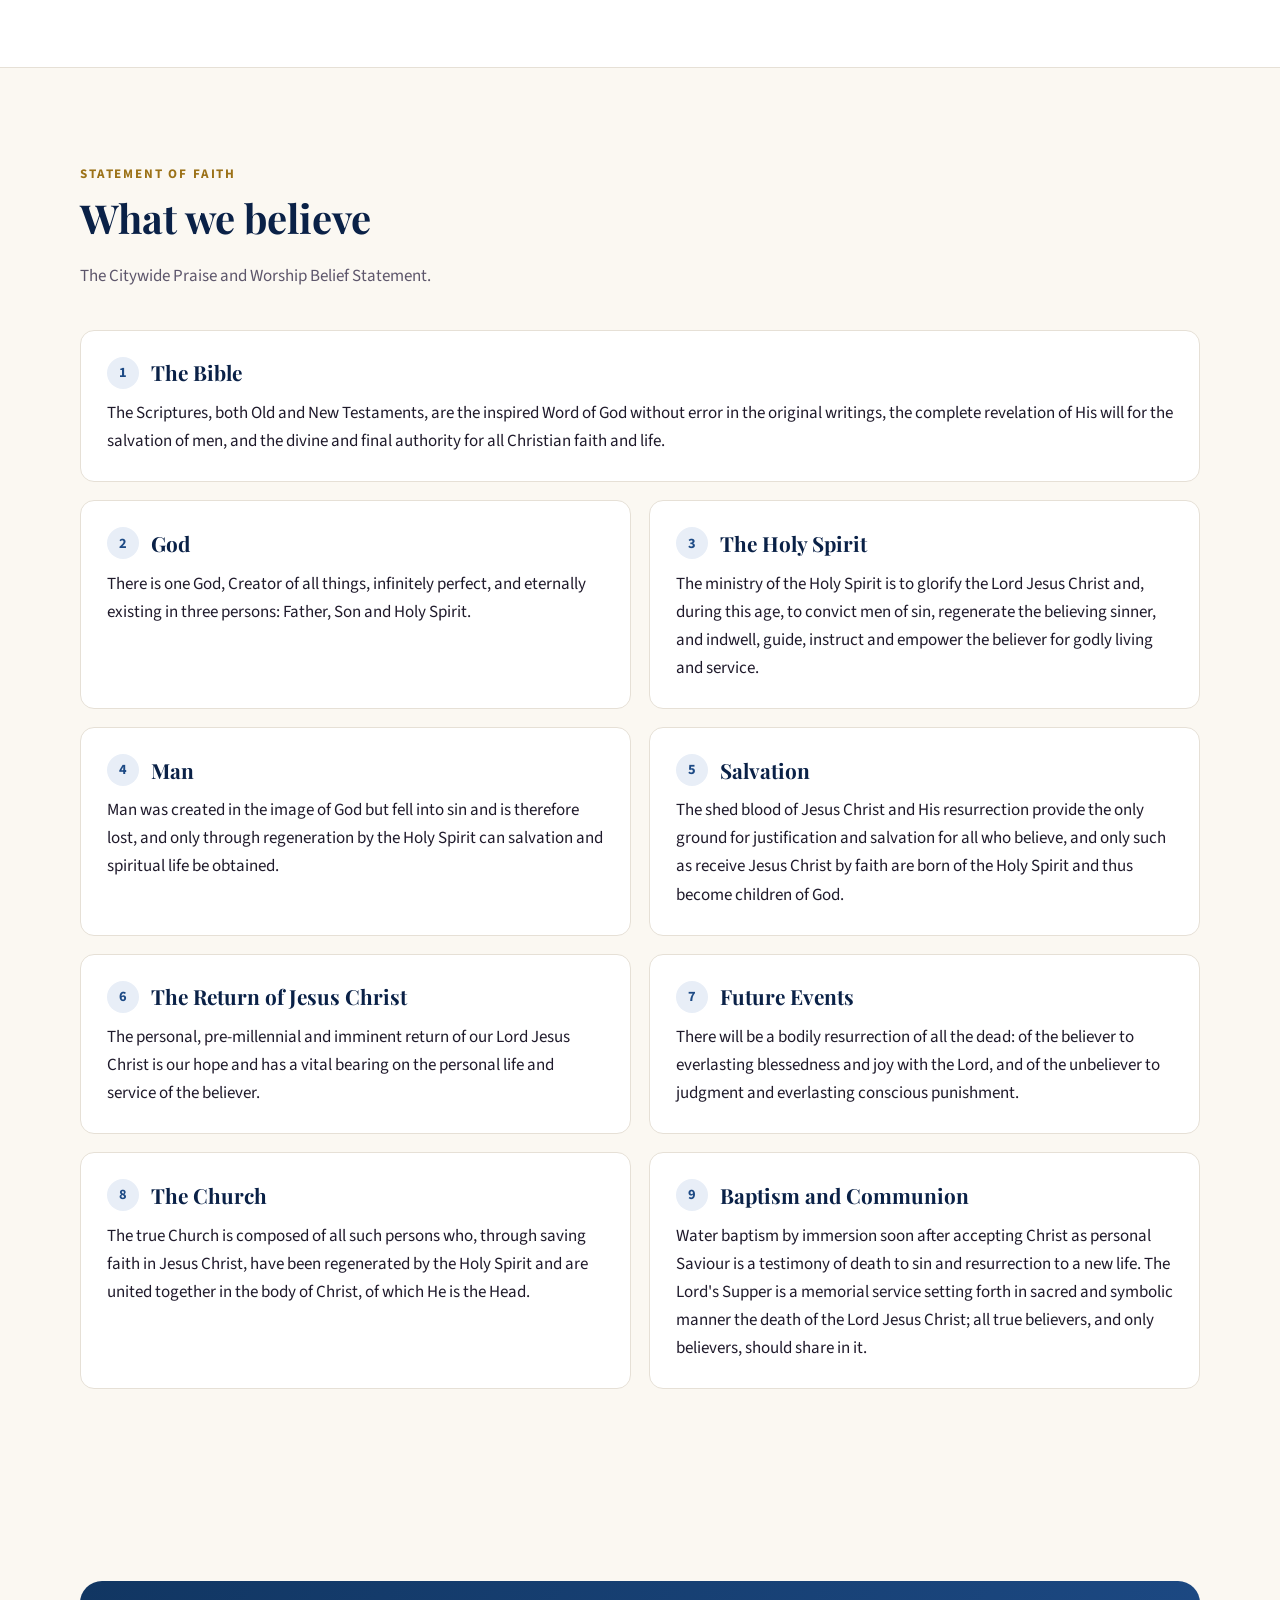
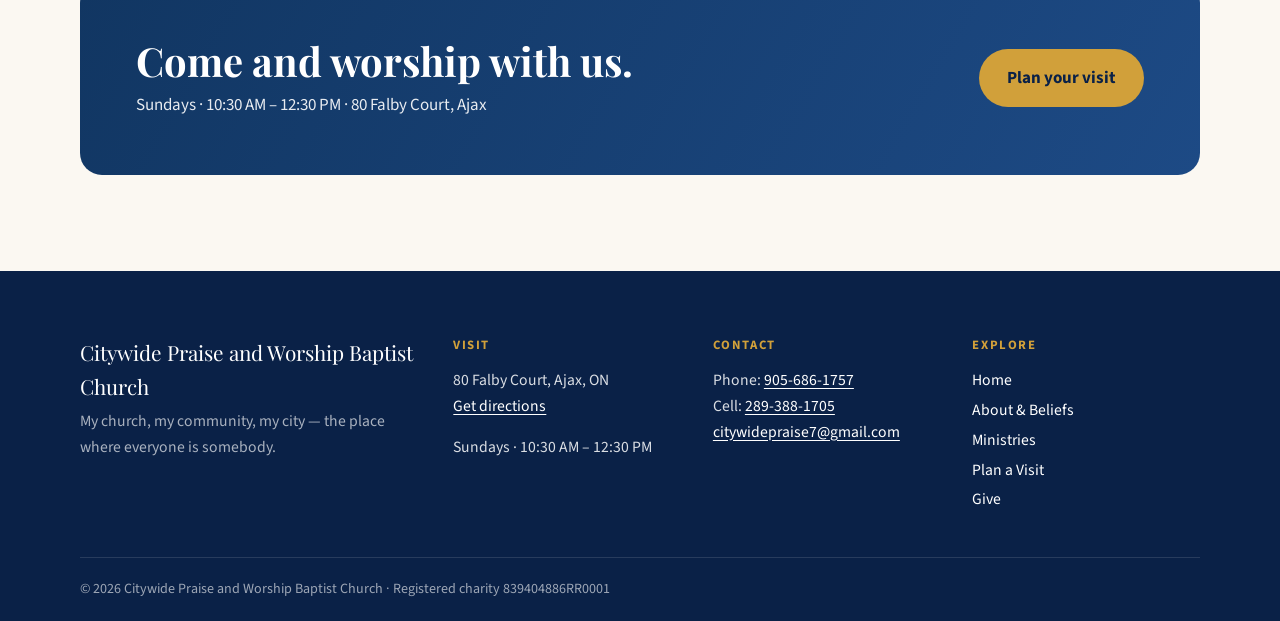
==== commit be608779: "Add church logo, navy and gold brand colours, Bishop Lwamba bio, share previews" ====
--- a/about.html
+++ b/about.html
@@ -5,7 +5,16 @@
   <meta name="viewport" content="width=device-width, initial-scale=1">
   <title>About & Beliefs | Citywide Praise and Worship Baptist Church</title>
   <meta name="description" content="Who we are, our mission, our leadership and our statement of faith at Citywide Praise and Worship Baptist Church in Ajax, Ontario.">
-  <link rel="icon" href="assets/images/favicon.svg" type="image/svg+xml">
+  <link rel="icon" href="assets/images/favicon.png" type="image/png">
+  <link rel="apple-touch-icon" href="assets/images/apple-touch-icon.png">
+  <meta name="theme-color" content="#113662">
+  <meta property="og:type" content="website">
+  <meta property="og:site_name" content="Citywide Praise and Worship Baptist Church">
+  <meta property="og:title" content="About & Beliefs | Citywide Praise and Worship Baptist Church">
+  <meta property="og:description" content="Who we are, our mission, our leadership and our statement of faith at Citywide Praise and Worship Baptist Church in Ajax, Ontario.">
+  <meta property="og:url" content="https://citywidepraise.ca/about.html">
+  <meta property="og:image" content="https://citywidepraise.ca/assets/images/share.jpg">
+  <meta name="twitter:card" content="summary_large_image">
   <link rel="preconnect" href="https://fonts.googleapis.com">
   <link rel="preconnect" href="https://fonts.gstatic.com" crossorigin>
   <link href="https://fonts.googleapis.com/css2?family=Playfair+Display:wght@600;700&family=Source+Sans+3:wght@400;600;700&display=swap" rel="stylesheet">
@@ -61,8 +70,18 @@
       </div>
     </section>
 
-    <section>
-      <div class="container grid-2" style="align-items:start">
+    <section id="leadership">
+      <div class="container">
+        <div class="section-head">
+          <p class="eyebrow">Our leadership</p>
+          <h2>Shepherding the flock</h2>
+        </div>
+        <div class="leaders" data-leaders></div>
+      </div>
+    </section>
+
+    <section class="mission-band">
+      <div class="container grid-2">
         <div>
           <p class="eyebrow">Our mission</p>
           <h2>Make disciples of all nations.</h2>
@@ -70,15 +89,13 @@
           <p>It is the responsibility and privilege of every believer, in the power of the Holy Spirit, to bear witness to Christ — His coming, His death for our sins, His resurrection, His ascension and His promised return.</p>
           <p>Witnessing is more than talking about Jesus. It is living in such a way that others want to know Him too.</p>
         </div>
-        <div>
-          <p class="eyebrow">Our leadership</p>
-          <h2>Shepherding the flock</h2>
-          <div class="leaders" data-leaders></div>
+        <div class="logo-card">
+          <img src="assets/images/logo.jpg" alt="Citywide Praise &amp; Worship logo: city skyline with a cross, held in two hands" width="1200" height="800" loading="lazy">
         </div>
       </div>
     </section>
 
-    <section class="section-alt" id="beliefs">
+    <section id="beliefs">
       <div class="container">
         <div class="section-head">
           <p class="eyebrow">Statement of faith</p>
--- a/assets/css/style.css
+++ b/assets/css/style.css
@@ -1,19 +1,21 @@
 /* Citywide Praise & Worship Baptist Church — site styles
    Colours live at the top; change them here and the whole site follows. */
 :root {
-  --purple-900: #2a1650;
-  --purple-800: #3a1f6e;
-  --purple-700: #4c2a8c;
-  --purple-100: #efe9fb;
-  --gold: #d9a536;
-  --gold-dark: #b8861c;
+  /* Brand colours taken from the church logo (navy + gold).
+     The "purple" names are historical — they hold the navy shades. */
+  --purple-900: #0a2147;
+  --purple-800: #113662;
+  --purple-700: #1d4a85;
+  --purple-100: #e8eef7;
+  --gold: #d1a03a;
+  --gold-dark: #9c7218;
   --cream: #fbf8f2;
   --ink: #1f1a2b;
   --muted: #5d566b;
   --line: #e6e0d6;
   --white: #ffffff;
   --radius: 14px;
-  --shadow: 0 10px 30px -12px rgba(42, 22, 80, 0.25);
+  --shadow: 0 10px 30px -12px rgba(10, 33, 71, 0.28);
   --serif: "Playfair Display", Georgia, "Times New Roman", serif;
   --sans: "Source Sans 3", "Segoe UI", system-ui, -apple-system, sans-serif;
 }
@@ -42,7 +44,7 @@
 #site-header { position: sticky; top: 0; z-index: 50; background: rgba(251, 248, 242, .94); backdrop-filter: blur(8px); border-bottom: 1px solid var(--line); }
 .nav-wrap { display: flex; align-items: center; justify-content: space-between; gap: 16px; min-height: 72px; }
 .brand { display: flex; align-items: center; gap: 12px; text-decoration: none; color: var(--purple-900); }
-.brand-mark { width: 42px; height: 42px; border-radius: 50%; display: grid; place-items: center; background: var(--purple-800); color: var(--gold); font-family: var(--serif); font-weight: 700; font-size: 1.35rem; flex: none; }
+.brand-mark { width: 50px; height: 50px; border-radius: 50%; background: var(--white); flex: none; object-fit: cover; }
 .brand-text { display: flex; flex-direction: column; line-height: 1.15; }
 .brand-text strong { font-family: var(--serif); font-size: 1.25rem; }
 .brand-text small { font-size: .78rem; color: var(--muted); letter-spacing: .02em; }
@@ -71,7 +73,7 @@
 .btn { display: inline-flex; align-items: center; gap: 8px; padding: 13px 26px; border-radius: 999px; font-weight: 700; text-decoration: none; border: 2px solid transparent; transition: transform .15s, background .15s; }
 .btn:hover { transform: translateY(-1px); }
 .btn-gold { background: var(--gold); color: var(--purple-900); }
-.btn-gold:hover { background: #e6b54a; color: var(--purple-900); }
+.btn-gold:hover { background: #ddb052; color: var(--purple-900); }
 .btn-outline-light { border-color: rgba(255,255,255,.7); color: var(--white); }
 .btn-outline-light:hover { background: rgba(255,255,255,.12); color: var(--white); }
 .btn-primary { background: var(--purple-800); color: var(--white); }
@@ -82,19 +84,25 @@
 .hero {
   position: relative; color: var(--white); padding: clamp(80px, 14vw, 150px) 0 clamp(70px, 10vw, 120px);
   background:
-    linear-gradient(115deg, rgba(42,22,80,.94) 0%, rgba(58,31,110,.86) 50%, rgba(76,42,140,.7) 100%),
+    linear-gradient(115deg, rgba(10,33,71,.95) 0%, rgba(17,54,98,.88) 50%, rgba(29,74,133,.72) 100%),
     var(--hero-photo, none) center / cover no-repeat,
     var(--purple-800);
   overflow: hidden;
 }
-.hero::after { content: ""; position: absolute; right: -120px; bottom: -160px; width: 460px; height: 460px; border-radius: 50%; border: 60px solid rgba(217,165,54,.12); pointer-events: none; }
+.hero::after { content: ""; position: absolute; right: -120px; bottom: -160px; width: 460px; height: 460px; border-radius: 50%; border: 60px solid rgba(209,160,58,.14); pointer-events: none; }
 .hero h1 { color: var(--white); max-width: 15ch; }
+.hero-grid { display: grid; grid-template-columns: 1fr auto; gap: 48px; align-items: center; position: relative; z-index: 1; }
+.hero-emblem { width: clamp(260px, 30vw, 380px); height: auto; border-radius: 50%; background: var(--white); border: 8px solid rgba(255,255,255,.9); box-shadow: 0 0 0 6px var(--gold), 0 30px 60px -20px rgba(0,0,0,.55); }
+@media (max-width: 880px) {
+  .hero-grid { grid-template-columns: 1fr; gap: 28px; }
+  .hero-emblem { order: -1; width: 140px; border-width: 4px; box-shadow: 0 0 0 4px var(--gold); }
+}
 .hero .eyebrow { color: var(--gold); }
 .hero-lead { font-size: clamp(1.1rem, 2vw, 1.3rem); max-width: 40ch; opacity: .92; margin-bottom: 1.8em; }
 .hero-times { margin-top: 36px; display: inline-flex; flex-wrap: wrap; gap: 6px 18px; padding: 14px 22px; border-radius: var(--radius); background: rgba(255,255,255,.1); border: 1px solid rgba(255,255,255,.18); font-weight: 600; }
 .hero-times span { color: var(--gold); }
 .page-hero { background: var(--purple-800); color: var(--white); padding: 64px 0 56px; position: relative; overflow: hidden; }
-.page-hero::after { content: ""; position: absolute; right: -80px; top: -120px; width: 320px; height: 320px; border-radius: 50%; border: 44px solid rgba(217,165,54,.13); }
+.page-hero::after { content: ""; position: absolute; right: -80px; top: -120px; width: 320px; height: 320px; border-radius: 50%; border: 44px solid rgba(209,160,58,.15); }
 .page-hero h1 { color: var(--white); margin: 0; }
 .page-hero p { max-width: 60ch; opacity: .9; margin: 12px 0 0; font-size: 1.15rem; }
 .eyebrow { text-transform: uppercase; letter-spacing: .14em; font-size: .82rem; font-weight: 700; color: var(--gold-dark); margin-bottom: .6em; }
@@ -158,12 +166,24 @@
 .belief.wide { grid-column: 1 / -1; }
 
 /* Leaders */
-.leaders { display: grid; grid-template-columns: repeat(auto-fit, minmax(240px, 300px)); gap: 22px; }
-.leader-card { background: var(--white); border: 1px solid var(--line); border-radius: var(--radius); padding: 28px; text-align: center; }
-.leader-card img, .leader-initials { width: 120px; height: 120px; border-radius: 50%; margin: 0 auto 16px; object-fit: cover; }
-.leader-initials { display: grid; place-items: center; background: var(--purple-800); color: var(--gold); font-family: var(--serif); font-size: 2.4rem; font-weight: 700; }
-.leader-card h3 { margin-bottom: 2px; }
-.leader-role { color: var(--gold-dark); font-weight: 700; text-transform: uppercase; letter-spacing: .1em; font-size: .82rem; }
+.leaders { display: grid; gap: 24px; }
+.leader-card { background: var(--white); border: 1px solid var(--line); border-radius: var(--radius); padding: clamp(24px, 4vw, 40px); display: grid; grid-template-columns: 220px 1fr; gap: clamp(24px, 4vw, 48px); align-items: start; box-shadow: var(--shadow); }
+.leader-photo, .leader-initials { width: 220px; height: 220px; border-radius: 50%; object-fit: cover; }
+.leader-initials { display: grid; place-items: center; background: var(--purple-800); color: var(--gold); font-family: var(--serif); font-size: 4rem; font-weight: 700; border: 6px solid var(--gold); }
+.leader-card h3 { font-size: clamp(1.6rem, 3vw, 2.1rem); margin-bottom: 4px; }
+.leader-role { color: var(--gold-dark); font-weight: 700; text-transform: uppercase; letter-spacing: .12em; font-size: .85rem; margin-bottom: 18px; }
+.leader-bio p:first-child { font-size: 1.15rem; color: var(--purple-900); }
+.leader-bio p:last-child { margin-bottom: 0; }
+@media (max-width: 700px) {
+  .leader-card { grid-template-columns: 1fr; text-align: center; }
+  .leader-photo, .leader-initials { width: 160px; height: 160px; margin: 0 auto; }
+  .leader-bio { text-align: left; }
+}
+
+/* Mission + logo */
+.mission-band { background: var(--white); border-block: 1px solid var(--line); }
+.logo-card { background: var(--white); border-radius: var(--radius); padding: 12px; }
+.logo-card img { width: 100%; height: auto; }
 
 /* Ministries */
 .ministry { display: grid; grid-template-columns: 76px 1fr; gap: 22px; background: var(--white); border: 1px solid var(--line); border-radius: var(--radius); padding: 30px; }
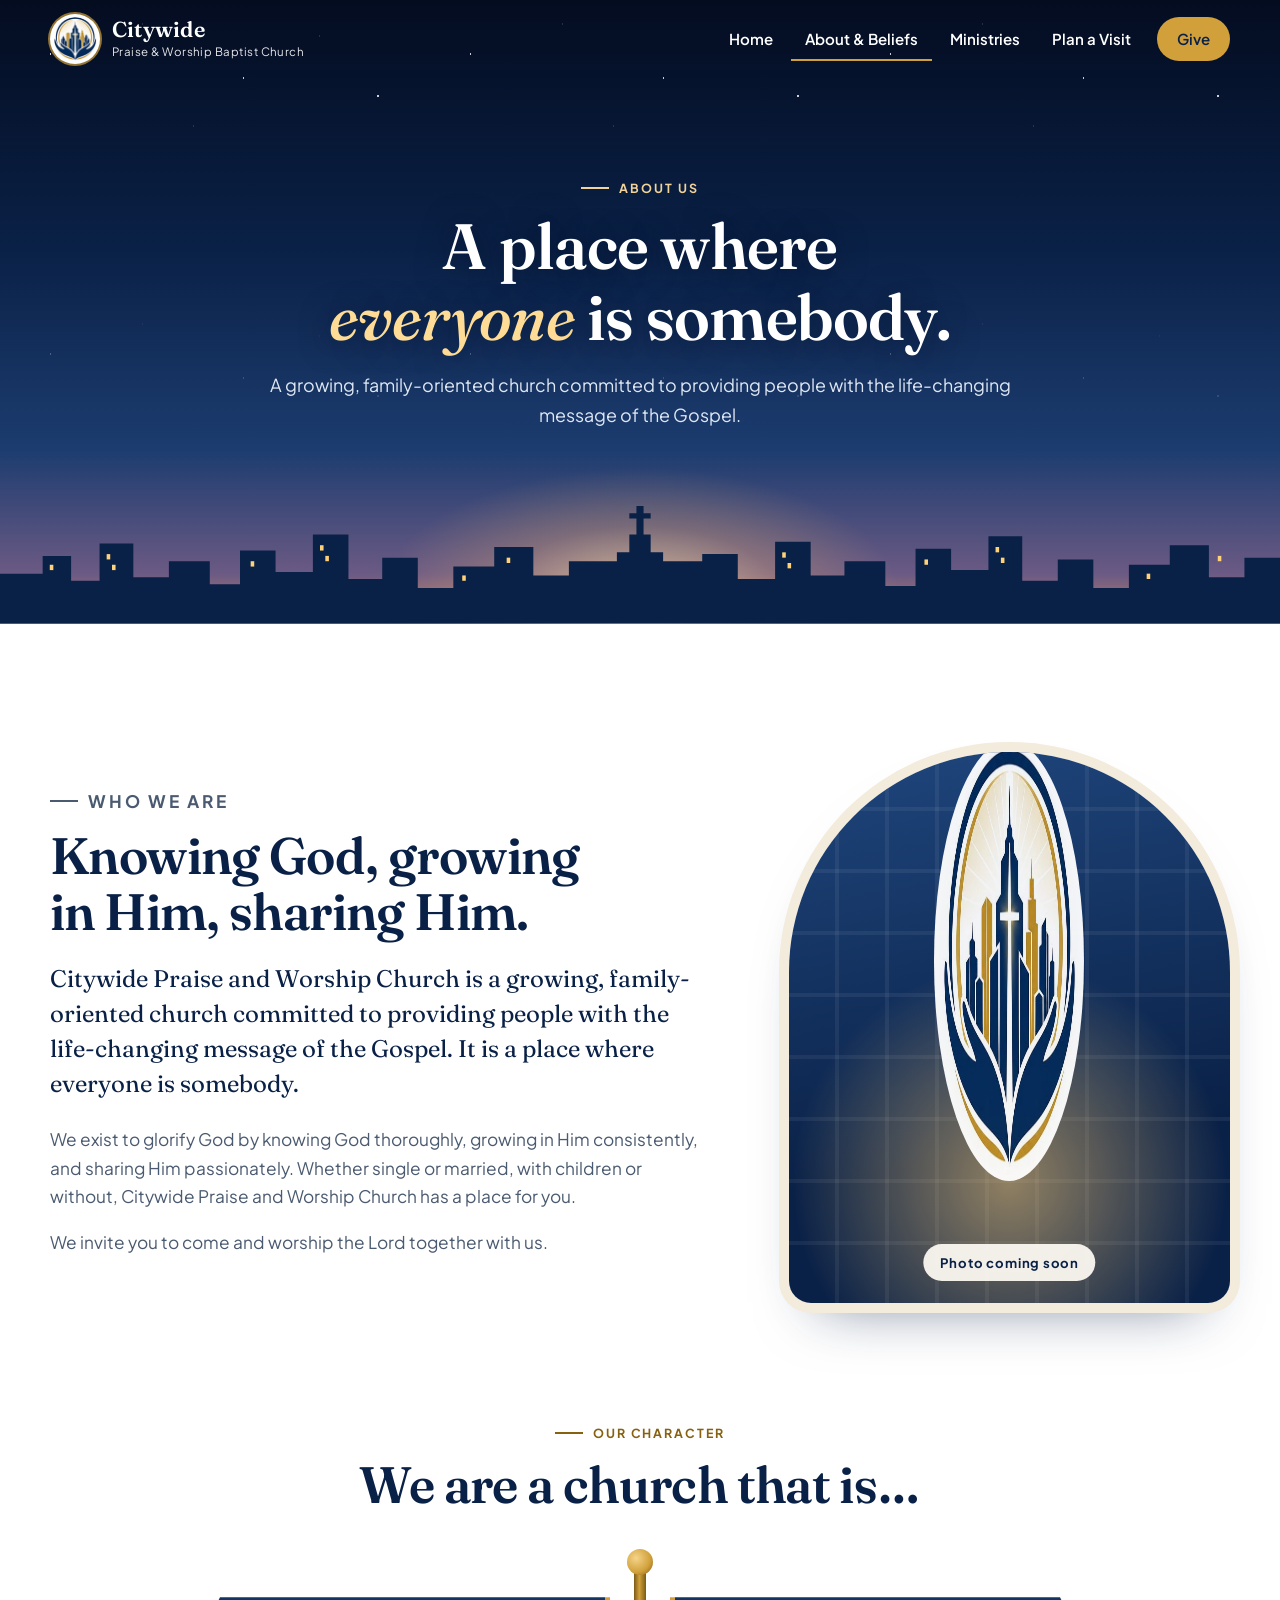
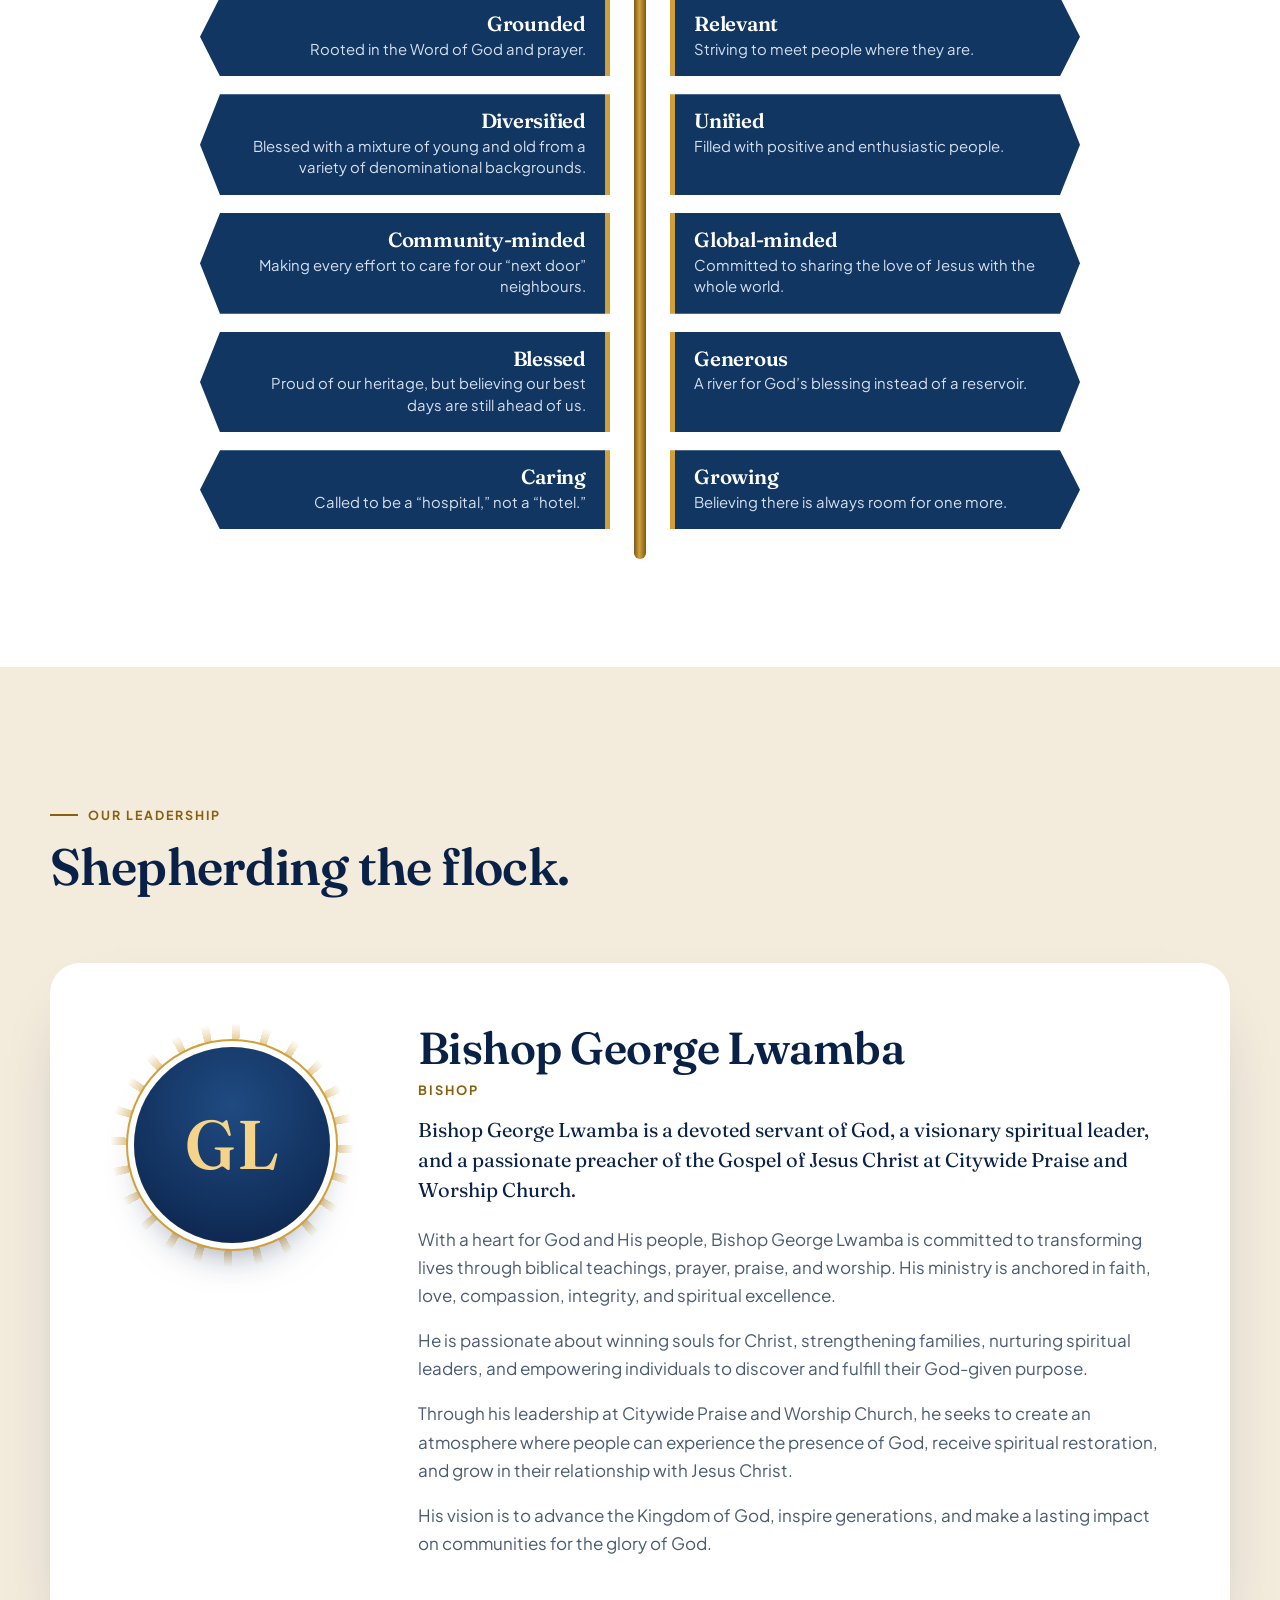
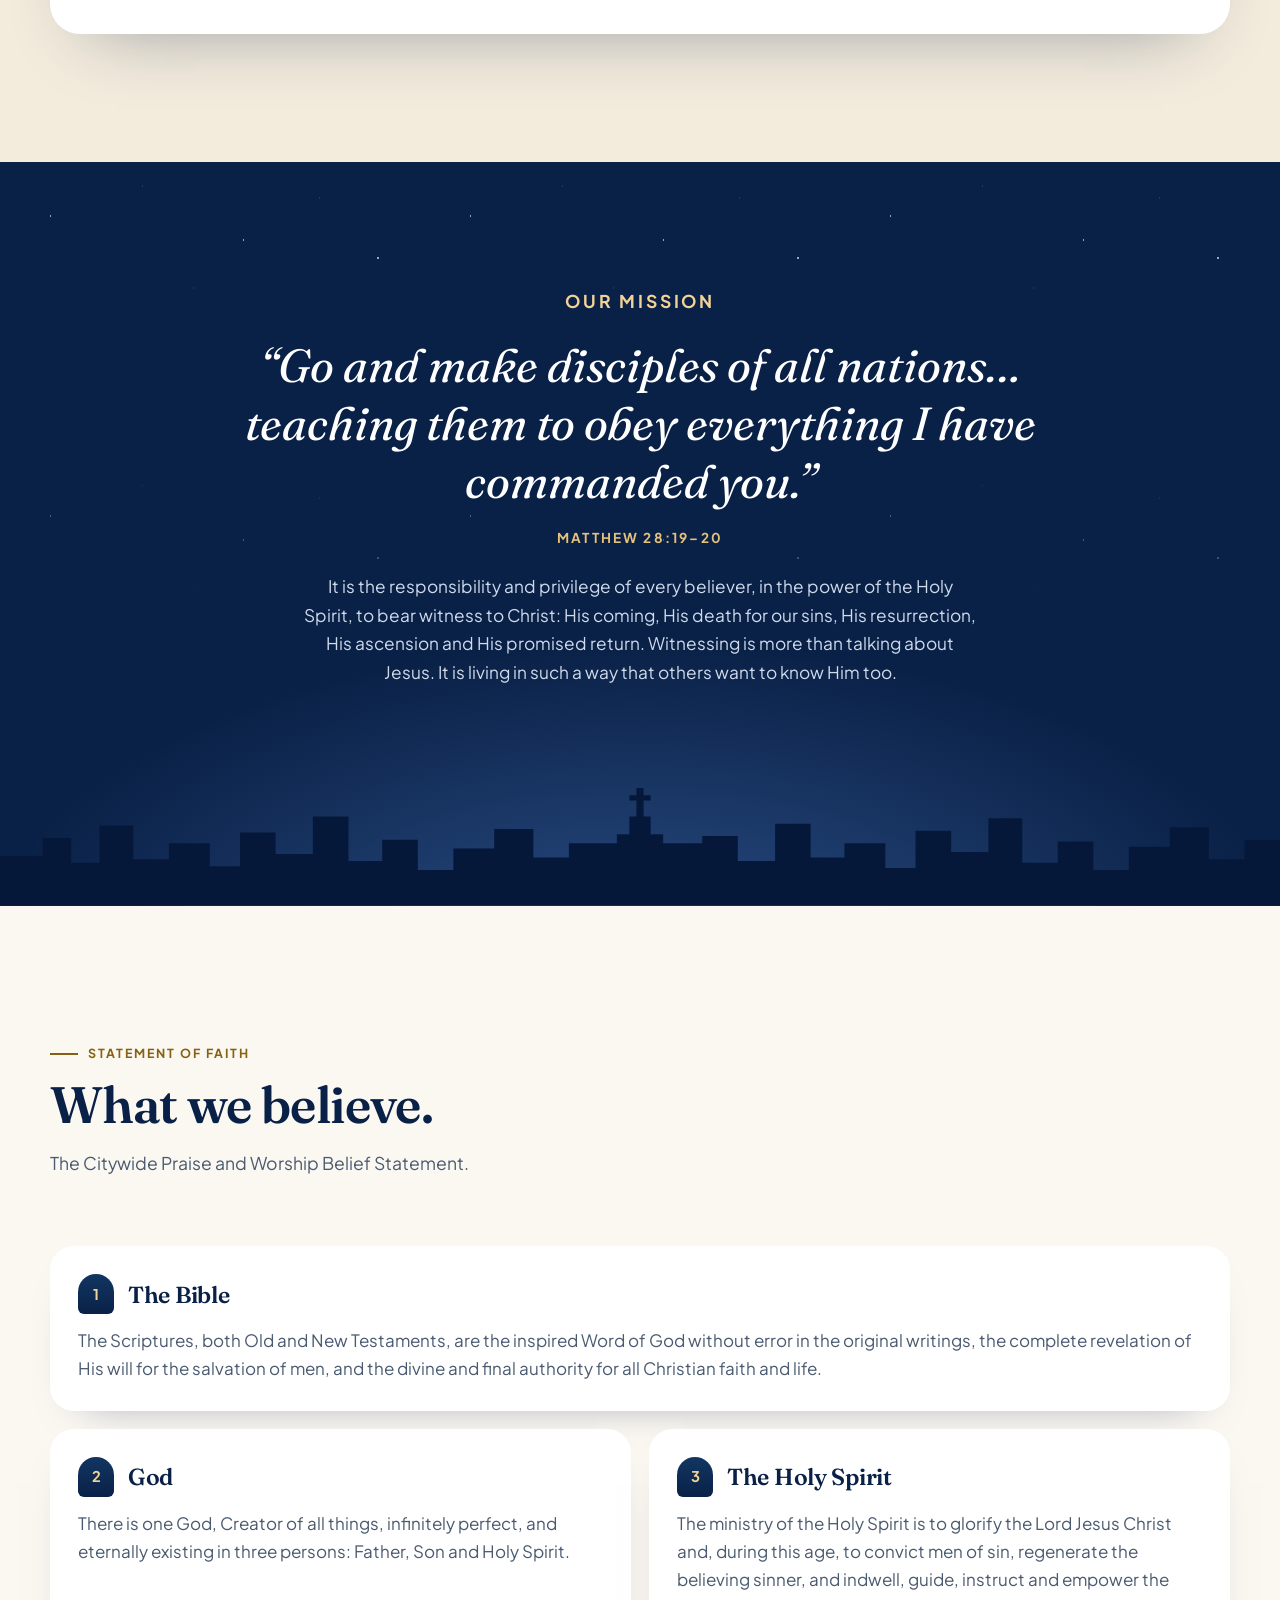
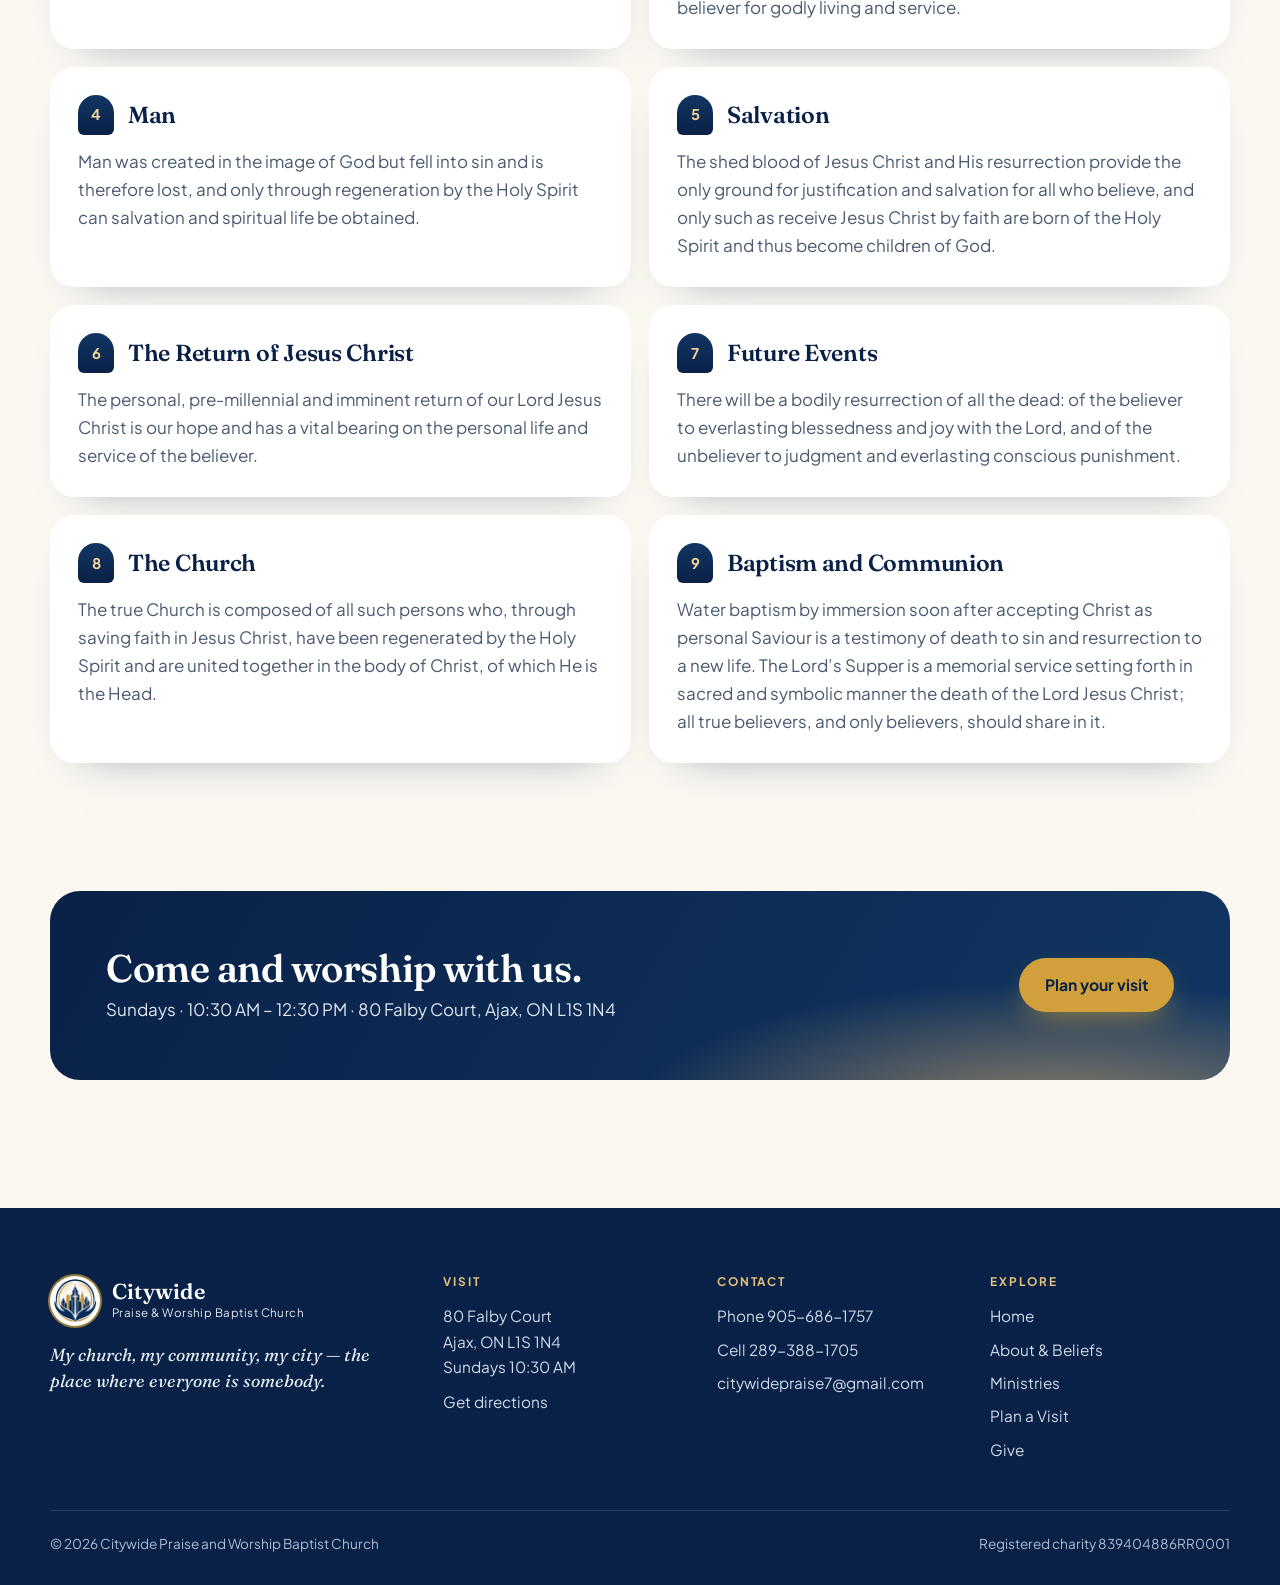
==== commit 00b5af6d: "Rebuild site in the Citywide Dawn design chosen by the client Animated sunrise skyline homepage, lit" ====
--- a/about.html
+++ b/about.html
@@ -1,163 +1,164 @@
 <!doctype html>
-<html lang="en">
+<html lang="en-CA">
 <head>
   <meta charset="utf-8">
   <meta name="viewport" content="width=device-width, initial-scale=1">
-  <title>About & Beliefs | Citywide Praise and Worship Baptist Church</title>
+  <title>About &amp; Beliefs | Citywide Praise and Worship Baptist Church</title>
   <meta name="description" content="Who we are, our mission, our leadership and our statement of faith at Citywide Praise and Worship Baptist Church in Ajax, Ontario.">
   <link rel="icon" href="assets/images/favicon.png" type="image/png">
   <link rel="apple-touch-icon" href="assets/images/apple-touch-icon.png">
-  <meta name="theme-color" content="#113662">
+  <meta name="theme-color" content="#0a2147">
   <meta property="og:type" content="website">
   <meta property="og:site_name" content="Citywide Praise and Worship Baptist Church">
-  <meta property="og:title" content="About & Beliefs | Citywide Praise and Worship Baptist Church">
+  <meta property="og:title" content="About &amp; Beliefs | Citywide Praise and Worship Baptist Church">
   <meta property="og:description" content="Who we are, our mission, our leadership and our statement of faith at Citywide Praise and Worship Baptist Church in Ajax, Ontario.">
   <meta property="og:url" content="https://citywidepraise.ca/about.html">
   <meta property="og:image" content="https://citywidepraise.ca/assets/images/share.jpg">
   <meta name="twitter:card" content="summary_large_image">
   <link rel="preconnect" href="https://fonts.googleapis.com">
   <link rel="preconnect" href="https://fonts.gstatic.com" crossorigin>
-  <link href="https://fonts.googleapis.com/css2?family=Playfair+Display:wght@600;700&family=Source+Sans+3:wght@400;600;700&display=swap" rel="stylesheet">
+  <link href="https://fonts.googleapis.com/css2?family=Fraunces:ital,opsz,wght@0,9..144,400..700;1,9..144,400..600&family=Plus+Jakarta+Sans:wght@400;500;600;700&display=swap" rel="stylesheet">
   <link rel="stylesheet" href="assets/css/style.css">
+  <script>document.documentElement.classList.add('js')</script>
 </head>
 <body data-page="about">
-  <a class="skip-link" href="#main">Skip to content</a>
-  <header id="site-header"></header>
+<a class="skip-link" href="#main">Skip to main content</a>
+<header id="site-header"></header>
 
-  <main id="main">
-    <div class="page-hero">
-      <div class="container">
-        <p class="eyebrow" style="color:var(--gold)">About us</p>
-        <h1>Who we are</h1>
-        <p>A growing, family-oriented church committed to providing people with the life-changing message of the Gospel.</p>
-      </div>
+<main id="main">
+  <section class="page-hero" aria-labelledby="page-title">
+    <div class="stars" aria-hidden="true"></div>
+    <div class="wrap">
+      <p class="eyebrow">About us</p>
+      <h1 id="page-title">A place where <em>everyone</em> is somebody.</h1>
+      <p class="intro">A growing, family-oriented church committed to providing people with the life-changing message of the Gospel.</p>
     </div>
+    <div data-skyline></div>
+  </section>
 
-    <section>
-      <div class="container grid-2">
-        <div>
-          <p class="eyebrow">Our story</p>
-          <h2>A place where everyone is somebody.</h2>
-          <p>Citywide Praise and Worship Church is a growing, family-oriented church committed to providing people with the life-changing message of the Gospel. It is a place where everyone is somebody.</p>
+  <section class="about" aria-labelledby="story-h">
+    <div class="wrap">
+      <div class="about-grid">
+        <div class="rv">
+          <p class="eyebrow">Who we are</p>
+          <h2 id="story-h">Knowing God, growing in Him, sharing Him.</h2>
+          <p class="lead" style="margin-top:22px">Citywide Praise and Worship Church is a growing, family-oriented church committed to providing people with the life-changing message of the Gospel. It is a place where everyone is somebody.</p>
           <p>We exist to glorify God by knowing God thoroughly, growing in Him consistently, and sharing Him passionately. Whether single or married, with children or without, Citywide Praise and Worship Church has a place for you.</p>
           <p>We invite you to come and worship the Lord together with us.</p>
         </div>
-        <div class="photo">
-          <!-- <img src="assets/images/worship.jpg" alt="Sunday worship at Citywide"> -->
-          <div class="photo-label">Photo of Sunday worship<br>(add assets/images/worship.jpg)</div>
-        </div>
+        <!-- To add a real photo: save it as assets/images/worship.jpg and replace the two lines inside <figure> with
+             <img class="real" src="assets/images/worship.jpg" alt="Sunday worship at Citywide"> -->
+        <figure class="photo rv">
+          <img class="mark" src="assets/images/emblem.jpg" alt="" width="440" height="440" loading="lazy">
+          <figcaption>Photo coming soon</figcaption>
+        </figure>
       </div>
-    </section>
 
-    <section class="section-alt">
-      <div class="container">
-        <div class="section-head">
-          <p class="eyebrow">Our character</p>
-          <h2>We are a church that is…</h2>
-        </div>
-        <ul class="values">
-          <li><strong>Grounded</strong>Rooted in the Word of God and prayer.</li>
-          <li><strong>Relevant</strong>Striving to meet people where they are.</li>
-          <li><strong>Diversified</strong>Blessed with a mixture of young and old from a variety of denominational backgrounds.</li>
-          <li><strong>Unified</strong>Filled with positive and enthusiastic people.</li>
-          <li><strong>Community-minded</strong>Making every effort to care for our "next door" neighbours.</li>
-          <li><strong>Global-minded</strong>Committed to sharing the love of Jesus with the whole world.</li>
-          <li><strong>Blessed</strong>Proud of our heritage, but believing our best days are still ahead of us.</li>
-          <li><strong>Generous</strong>A river for God's blessing instead of a reservoir.</li>
-          <li><strong>Caring</strong>Called to be a "hospital," not a "hotel."</li>
-          <li><strong>Growing</strong>Believing there is always room for one more.</li>
+      <div class="values">
+        <p class="eyebrow rv">Our character</p>
+        <h2 class="rv">We are a church that is…</h2>
+        <ul class="post" aria-label="Church values">
+          <li class="sign" style="--i:0"><h3>Grounded</h3><p>Rooted in the Word of God and prayer.</p></li>
+          <li class="sign" style="--i:1"><h3>Relevant</h3><p>Striving to meet people where they are.</p></li>
+          <li class="sign" style="--i:2"><h3>Diversified</h3><p>Blessed with a mixture of young and old from a variety of denominational backgrounds.</p></li>
+          <li class="sign" style="--i:3"><h3>Unified</h3><p>Filled with positive and enthusiastic people.</p></li>
+          <li class="sign" style="--i:4"><h3>Community-minded</h3><p>Making every effort to care for our “next door” neighbours.</p></li>
+          <li class="sign" style="--i:5"><h3>Global-minded</h3><p>Committed to sharing the love of Jesus with the whole world.</p></li>
+          <li class="sign" style="--i:6"><h3>Blessed</h3><p>Proud of our heritage, but believing our best days are still ahead of us.</p></li>
+          <li class="sign" style="--i:7"><h3>Generous</h3><p>A river for God’s blessing instead of a reservoir.</p></li>
+          <li class="sign" style="--i:8"><h3>Caring</h3><p>Called to be a “hospital,” not a “hotel.”</p></li>
+          <li class="sign" style="--i:9"><h3>Growing</h3><p>Believing there is always room for one more.</p></li>
         </ul>
       </div>
-    </section>
+    </div>
+  </section>
 
-    <section id="leadership">
-      <div class="container">
-        <div class="section-head">
-          <p class="eyebrow">Our leadership</p>
-          <h2>Shepherding the flock</h2>
+  <section class="leader" id="leadership" aria-labelledby="lead-h">
+    <div class="wrap">
+      <div class="sec-head rv">
+        <p class="eyebrow">Our leadership</p>
+        <h2 id="lead-h">Shepherding the flock.</h2>
+      </div>
+      <div class="leaders" data-leaders="full"></div>
+    </div>
+  </section>
+
+  <section class="mission" aria-labelledby="mission-h">
+    <div class="stars" aria-hidden="true"></div>
+    <div class="wrap mission-in rv">
+      <h2 id="mission-h" class="label">Our mission</h2>
+      <blockquote>
+        <p style="margin:0">“Go and make disciples of all nations… teaching them to obey everything I have commanded you.”</p>
+        <cite>Matthew 28:19–20</cite>
+      </blockquote>
+      <p class="note">It is the responsibility and privilege of every believer, in the power of the Holy Spirit, to bear witness to Christ: His coming, His death for our sins, His resurrection, His ascension and His promised return. Witnessing is more than talking about Jesus. It is living in such a way that others want to know Him too.</p>
+    </div>
+    <svg class="mini-sky" viewBox="0 0 1440 140" preserveAspectRatio="none" aria-hidden="true" focusable="false"><path d="M0 [base64]"/></svg>
+  </section>
+
+  <section id="beliefs" aria-labelledby="beliefs-h">
+    <div class="wrap">
+      <div class="sec-head rv">
+        <p class="eyebrow">Statement of faith</p>
+        <h2 id="beliefs-h">What we believe.</h2>
+        <p class="lede">The Citywide Praise and Worship Belief Statement.</p>
+      </div>
+      <div class="beliefs">
+        <article class="belief wide rv">
+          <h3><span class="num">1</span>The Bible</h3>
+          <p>The Scriptures, both Old and New Testaments, are the inspired Word of God without error in the original writings, the complete revelation of His will for the salvation of men, and the divine and final authority for all Christian faith and life.</p>
+        </article>
+        <article class="belief rv">
+          <h3><span class="num">2</span>God</h3>
+          <p>There is one God, Creator of all things, infinitely perfect, and eternally existing in three persons: Father, Son and Holy Spirit.</p>
+        </article>
+        <article class="belief rv">
+          <h3><span class="num">3</span>The Holy Spirit</h3>
+          <p>The ministry of the Holy Spirit is to glorify the Lord Jesus Christ and, during this age, to convict men of sin, regenerate the believing sinner, and indwell, guide, instruct and empower the believer for godly living and service.</p>
+        </article>
+        <article class="belief rv">
+          <h3><span class="num">4</span>Man</h3>
+          <p>Man was created in the image of God but fell into sin and is therefore lost, and only through regeneration by the Holy Spirit can salvation and spiritual life be obtained.</p>
+        </article>
+        <article class="belief rv">
+          <h3><span class="num">5</span>Salvation</h3>
+          <p>The shed blood of Jesus Christ and His resurrection provide the only ground for justification and salvation for all who believe, and only such as receive Jesus Christ by faith are born of the Holy Spirit and thus become children of God.</p>
+        </article>
+        <article class="belief rv">
+          <h3><span class="num">6</span>The Return of Jesus Christ</h3>
+          <p>The personal, pre-millennial and imminent return of our Lord Jesus Christ is our hope and has a vital bearing on the personal life and service of the believer.</p>
+        </article>
+        <article class="belief rv">
+          <h3><span class="num">7</span>Future Events</h3>
+          <p>There will be a bodily resurrection of all the dead: of the believer to everlasting blessedness and joy with the Lord, and of the unbeliever to judgment and everlasting conscious punishment.</p>
+        </article>
+        <article class="belief rv">
+          <h3><span class="num">8</span>The Church</h3>
+          <p>The true Church is composed of all such persons who, through saving faith in Jesus Christ, have been regenerated by the Holy Spirit and are united together in the body of Christ, of which He is the Head.</p>
+        </article>
+        <article class="belief rv">
+          <h3><span class="num">9</span>Baptism and Communion</h3>
+          <p>Water baptism by immersion soon after accepting Christ as personal Saviour is a testimony of death to sin and resurrection to a new life. The Lord’s Supper is a memorial service setting forth in sacred and symbolic manner the death of the Lord Jesus Christ; all true believers, and only believers, should share in it.</p>
+        </article>
+      </div>
+    </div>
+  </section>
+
+  <section style="padding-top:0">
+    <div class="wrap">
+      <div class="cta-band rv">
+        <div>
+          <h2>Come and worship with us.</h2>
+          <p><span data-site="sundayDay"></span> · <span data-site="sundayTime"></span> · <span data-site="address"></span></p>
         </div>
-        <div class="leaders" data-leaders></div>
+        <a class="btn btn-gold" href="visit.html">Plan your visit</a>
       </div>
-    </section>
+    </div>
+  </section>
+</main>
 
-    <section class="mission-band">
-      <div class="container grid-2">
-        <div>
-          <p class="eyebrow">Our mission</p>
-          <h2>Make disciples of all nations.</h2>
-          <p>Jesus charged His church to "go and make disciples of all nations… teaching them to obey everything I have commanded you" (Matthew 28:19–20).</p>
-          <p>It is the responsibility and privilege of every believer, in the power of the Holy Spirit, to bear witness to Christ — His coming, His death for our sins, His resurrection, His ascension and His promised return.</p>
-          <p>Witnessing is more than talking about Jesus. It is living in such a way that others want to know Him too.</p>
-        </div>
-        <div class="logo-card">
-          <img src="assets/images/logo.jpg" alt="Citywide Praise &amp; Worship logo: city skyline with a cross, held in two hands" width="1200" height="800" loading="lazy">
-        </div>
-      </div>
-    </section>
-
-    <section id="beliefs">
-      <div class="container">
-        <div class="section-head">
-          <p class="eyebrow">Statement of faith</p>
-          <h2>What we believe</h2>
-          <p class="muted">The Citywide Praise and Worship Belief Statement.</p>
-        </div>
-        <div class="beliefs">
-          <article class="belief wide">
-            <h3><span class="num">1</span>The Bible</h3>
-            <p>The Scriptures, both Old and New Testaments, are the inspired Word of God without error in the original writings, the complete revelation of His will for the salvation of men, and the divine and final authority for all Christian faith and life.</p>
-          </article>
-          <article class="belief">
-            <h3><span class="num">2</span>God</h3>
-            <p>There is one God, Creator of all things, infinitely perfect, and eternally existing in three persons: Father, Son and Holy Spirit.</p>
-          </article>
-          <article class="belief">
-            <h3><span class="num">3</span>The Holy Spirit</h3>
-            <p>The ministry of the Holy Spirit is to glorify the Lord Jesus Christ and, during this age, to convict men of sin, regenerate the believing sinner, and indwell, guide, instruct and empower the believer for godly living and service.</p>
-          </article>
-          <article class="belief">
-            <h3><span class="num">4</span>Man</h3>
-            <p>Man was created in the image of God but fell into sin and is therefore lost, and only through regeneration by the Holy Spirit can salvation and spiritual life be obtained.</p>
-          </article>
-          <article class="belief">
-            <h3><span class="num">5</span>Salvation</h3>
-            <p>The shed blood of Jesus Christ and His resurrection provide the only ground for justification and salvation for all who believe, and only such as receive Jesus Christ by faith are born of the Holy Spirit and thus become children of God.</p>
-          </article>
-          <article class="belief">
-            <h3><span class="num">6</span>The Return of Jesus Christ</h3>
-            <p>The personal, pre-millennial and imminent return of our Lord Jesus Christ is our hope and has a vital bearing on the personal life and service of the believer.</p>
-          </article>
-          <article class="belief">
-            <h3><span class="num">7</span>Future Events</h3>
-            <p>There will be a bodily resurrection of all the dead: of the believer to everlasting blessedness and joy with the Lord, and of the unbeliever to judgment and everlasting conscious punishment.</p>
-          </article>
-          <article class="belief">
-            <h3><span class="num">8</span>The Church</h3>
-            <p>The true Church is composed of all such persons who, through saving faith in Jesus Christ, have been regenerated by the Holy Spirit and are united together in the body of Christ, of which He is the Head.</p>
-          </article>
-          <article class="belief">
-            <h3><span class="num">9</span>Baptism and Communion</h3>
-            <p>Water baptism by immersion soon after accepting Christ as personal Saviour is a testimony of death to sin and resurrection to a new life. The Lord's Supper is a memorial service setting forth in sacred and symbolic manner the death of the Lord Jesus Christ; all true believers, and only believers, should share in it.</p>
-          </article>
-        </div>
-      </div>
-    </section>
-
-    <section>
-      <div class="container">
-        <div class="cta-band">
-          <div>
-            <h2>Come and worship with us.</h2>
-            <p><span data-site="sundayDay"></span> · <span data-site="sundayTime"></span> · <span data-site="street"></span>, <span data-site="city"></span></p>
-          </div>
-          <a class="btn btn-gold" href="visit.html">Plan your visit</a>
-        </div>
-      </div>
-    </section>
-  </main>
-
-  <footer id="site-footer"></footer>
-  <script src="assets/js/site-data.js"></script>
-  <script src="assets/js/main.js"></script>
+<footer id="site-footer"></footer>
+<script src="assets/js/site-data.js"></script>
+<script src="assets/js/main.js"></script>
 </body>
 </html>
--- a/assets/css/style.css
+++ b/assets/css/style.css
@@ -1,238 +1,409 @@
-/* Citywide Praise & Worship Baptist Church — site styles
-   Colours live at the top; change them here and the whole site follows. */
+/* ==========================================================================
+   Citywide Praise & Worship Baptist Church — "Citywide Dawn" design
+   The logo's skyline at sunrise: navy night sky, gold light, warm cream pages.
+   Colours and fonts live in :root — change them here and the whole site follows.
+   ========================================================================== */
 :root {
-  /* Brand colours taken from the church logo (navy + gold).
-     The "purple" names are historical — they hold the navy shades. */
-  --purple-900: #0a2147;
-  --purple-800: #113662;
-  --purple-700: #1d4a85;
-  --purple-100: #e8eef7;
+  --navy: #113662;
+  --deep: #0a2147;
+  --night: #050f26;
   --gold: #d1a03a;
-  --gold-dark: #9c7218;
+  --gold-soft: #f1d39a;
+  --gold-ink: #86610f;       /* gold for text on light backgrounds */
   --cream: #fbf8f2;
-  --ink: #1f1a2b;
-  --muted: #5d566b;
-  --line: #e6e0d6;
-  --white: #ffffff;
-  --radius: 14px;
-  --shadow: 0 10px 30px -12px rgba(10, 33, 71, 0.28);
-  --serif: "Playfair Display", Georgia, "Times New Roman", serif;
-  --sans: "Source Sans 3", "Segoe UI", system-ui, -apple-system, sans-serif;
+  --cream2: #f3ebdc;
+  --ink: #14243d;
+  --muted: #4a5a70;
+  --win: #ffd27a;            /* lit-window gold */
+  --line: #eadfca;
+  --serif: "Fraunces", Georgia, "Times New Roman", serif;
+  --sans: "Plus Jakarta Sans", system-ui, -apple-system, "Segoe UI", sans-serif;
+  --ease: cubic-bezier(.2, .7, .2, 1);
+  --cityH: clamp(240px, 27vw, 560px);
 }
 
 *, *::before, *::after { box-sizing: border-box; }
 html { scroll-behavior: smooth; }
-body {
-  margin: 0; font-family: var(--sans); font-size: 1.0625rem; line-height: 1.65;
-  color: var(--ink); background: var(--cream); -webkit-font-smoothing: antialiased;
-}
+body { margin: 0; background: var(--cream); color: var(--ink); font: 400 1.0625rem/1.65 var(--sans); -webkit-font-smoothing: antialiased; overflow-x: hidden; }
 img { max-width: 100%; display: block; }
-a { color: var(--purple-700); text-underline-offset: 3px; }
-a:hover { color: var(--purple-900); }
-h1, h2, h3 { font-family: var(--serif); line-height: 1.2; color: var(--purple-900); margin: 0 0 .5em; }
-h1 { font-size: clamp(2.2rem, 5vw, 3.6rem); }
-h2 { font-size: clamp(1.75rem, 3.5vw, 2.5rem); }
-h3 { font-size: 1.3rem; }
+a { color: inherit; }
+h1, h2, h3 { font-family: var(--serif); font-weight: 600; line-height: 1.1; margin: 0; letter-spacing: -.012em; text-wrap: balance; }
 p { margin: 0 0 1em; }
-.container { width: min(1120px, 100% - 32px); margin-inline: auto; }
-.muted { color: var(--muted); }
-.skip-link { position: absolute; left: -999px; top: 8px; background: var(--white); padding: 8px 14px; z-index: 100; border-radius: 8px; }
-.skip-link:focus { left: 8px; }
-:focus-visible { outline: 3px solid var(--gold); outline-offset: 2px; }
-
-/* ---- Header ------------------------------------------------------------ */
-#site-header { position: sticky; top: 0; z-index: 50; background: rgba(251, 248, 242, .94); backdrop-filter: blur(8px); border-bottom: 1px solid var(--line); }
-.nav-wrap { display: flex; align-items: center; justify-content: space-between; gap: 16px; min-height: 72px; }
-.brand { display: flex; align-items: center; gap: 12px; text-decoration: none; color: var(--purple-900); }
-.brand-mark { width: 50px; height: 50px; border-radius: 50%; background: var(--white); flex: none; object-fit: cover; }
-.brand-text { display: flex; flex-direction: column; line-height: 1.15; }
-.brand-text strong { font-family: var(--serif); font-size: 1.25rem; }
-.brand-text small { font-size: .78rem; color: var(--muted); letter-spacing: .02em; }
-.site-nav ul { list-style: none; display: flex; gap: 4px; margin: 0; padding: 0; align-items: center; }
-.site-nav a { display: block; padding: 8px 14px; border-radius: 999px; text-decoration: none; color: var(--ink); font-weight: 600; font-size: .98rem; }
-.site-nav a:hover { background: var(--purple-100); color: var(--purple-900); }
-.site-nav a[aria-current="page"] { color: var(--purple-700); background: var(--purple-100); }
-.site-nav a.nav-give { background: var(--purple-800); color: var(--white); margin-left: 6px; }
-.site-nav a.nav-give:hover, .site-nav a.nav-give[aria-current="page"] { background: var(--purple-900); color: var(--white); }
-.nav-toggle { display: none; background: none; border: 0; padding: 10px; cursor: pointer; }
-.nav-toggle span { display: block; width: 24px; height: 2px; background: var(--purple-900); margin: 5px 0; transition: transform .2s, opacity .2s; }
-
-@media (max-width: 880px) {
-  .nav-toggle { display: block; }
-  .site-nav { position: absolute; left: 0; right: 0; top: 100%; background: var(--cream); border-bottom: 1px solid var(--line); display: none; box-shadow: var(--shadow); }
-  #site-header.open .site-nav { display: block; }
-  .site-nav ul { flex-direction: column; align-items: stretch; padding: 8px 16px 16px; }
-  .site-nav a { padding: 12px 14px; border-radius: 10px; }
-  .site-nav a.nav-give { margin: 6px 0 0; text-align: center; }
-  #site-header.open .nav-toggle span:nth-child(1) { transform: translateY(7px) rotate(45deg); }
-  #site-header.open .nav-toggle span:nth-child(2) { opacity: 0; }
-  #site-header.open .nav-toggle span:nth-child(3) { transform: translateY(-7px) rotate(-45deg); }
-}
-
-/* ---- Buttons ----------------------------------------------------------- */
-.btn { display: inline-flex; align-items: center; gap: 8px; padding: 13px 26px; border-radius: 999px; font-weight: 700; text-decoration: none; border: 2px solid transparent; transition: transform .15s, background .15s; }
-.btn:hover { transform: translateY(-1px); }
-.btn-gold { background: var(--gold); color: var(--purple-900); }
-.btn-gold:hover { background: #ddb052; color: var(--purple-900); }
-.btn-outline-light { border-color: rgba(255,255,255,.7); color: var(--white); }
-.btn-outline-light:hover { background: rgba(255,255,255,.12); color: var(--white); }
-.btn-primary { background: var(--purple-800); color: var(--white); }
-.btn-primary:hover { background: var(--purple-900); color: var(--white); }
-.btn-row { display: flex; flex-wrap: wrap; gap: 12px; }
-
-/* ---- Hero -------------------------------------------------------------- */
-.hero {
-  position: relative; color: var(--white); padding: clamp(80px, 14vw, 150px) 0 clamp(70px, 10vw, 120px);
-  background:
-    linear-gradient(115deg, rgba(10,33,71,.95) 0%, rgba(17,54,98,.88) 50%, rgba(29,74,133,.72) 100%),
-    var(--hero-photo, none) center / cover no-repeat,
-    var(--purple-800);
-  overflow: hidden;
-}
-.hero::after { content: ""; position: absolute; right: -120px; bottom: -160px; width: 460px; height: 460px; border-radius: 50%; border: 60px solid rgba(209,160,58,.14); pointer-events: none; }
-.hero h1 { color: var(--white); max-width: 15ch; }
-.hero-grid { display: grid; grid-template-columns: 1fr auto; gap: 48px; align-items: center; position: relative; z-index: 1; }
-.hero-emblem { width: clamp(260px, 30vw, 380px); height: auto; border-radius: 50%; background: var(--white); border: 8px solid rgba(255,255,255,.9); box-shadow: 0 0 0 6px var(--gold), 0 30px 60px -20px rgba(0,0,0,.55); }
-@media (max-width: 880px) {
-  .hero-grid { grid-template-columns: 1fr; gap: 28px; }
-  .hero-emblem { order: -1; width: 140px; border-width: 4px; box-shadow: 0 0 0 4px var(--gold); }
-}
-.hero .eyebrow { color: var(--gold); }
-.hero-lead { font-size: clamp(1.1rem, 2vw, 1.3rem); max-width: 40ch; opacity: .92; margin-bottom: 1.8em; }
-.hero-times { margin-top: 36px; display: inline-flex; flex-wrap: wrap; gap: 6px 18px; padding: 14px 22px; border-radius: var(--radius); background: rgba(255,255,255,.1); border: 1px solid rgba(255,255,255,.18); font-weight: 600; }
-.hero-times span { color: var(--gold); }
-.page-hero { background: var(--purple-800); color: var(--white); padding: 64px 0 56px; position: relative; overflow: hidden; }
-.page-hero::after { content: ""; position: absolute; right: -80px; top: -120px; width: 320px; height: 320px; border-radius: 50%; border: 44px solid rgba(209,160,58,.15); }
-.page-hero h1 { color: var(--white); margin: 0; }
-.page-hero p { max-width: 60ch; opacity: .9; margin: 12px 0 0; font-size: 1.15rem; }
-.eyebrow { text-transform: uppercase; letter-spacing: .14em; font-size: .82rem; font-weight: 700; color: var(--gold-dark); margin-bottom: .6em; }
-
-/* ---- Sections ---------------------------------------------------------- */
-section { padding: clamp(56px, 8vw, 96px) 0; }
-.section-alt { background: var(--white); border-block: 1px solid var(--line); }
-.section-head { max-width: 640px; margin-bottom: 40px; }
-.section-head.center { text-align: center; margin-inline: auto; }
-.grid-2 { display: grid; grid-template-columns: 1fr 1fr; gap: clamp(28px, 5vw, 64px); align-items: center; }
-.grid-3 { display: grid; grid-template-columns: repeat(3, 1fr); gap: 22px; }
-@media (max-width: 880px) { .grid-2, .grid-3 { grid-template-columns: 1fr; } }
-
-.card { background: var(--white); border: 1px solid var(--line); border-radius: var(--radius); padding: 28px; }
-.section-alt .card { background: var(--cream); }
-
-/* Services */
-.services { display: grid; grid-template-columns: repeat(auto-fit, minmax(240px, 1fr)); gap: 20px; }
-.service-card { background: var(--white); border: 1px solid var(--line); border-radius: var(--radius); padding: 26px; }
-.section-alt .service-card { background: var(--cream); }
-.service-card.featured { background: var(--purple-800); color: var(--white); border-color: var(--purple-800); box-shadow: var(--shadow); }
-.service-card.featured h3 { color: var(--white); }
-.service-day { text-transform: uppercase; letter-spacing: .12em; font-size: .8rem; font-weight: 700; color: var(--gold-dark); margin: 0; }
-.service-card.featured .service-day { color: var(--gold); }
-.service-time { font-family: var(--serif); font-size: 1.45rem; font-weight: 700; margin: 2px 0 10px; }
-.service-card p:last-child { margin: 0; opacity: .88; }
-
-/* Values list */
-.values { display: grid; grid-template-columns: repeat(auto-fit, minmax(250px, 1fr)); gap: 16px; list-style: none; padding: 0; margin: 0; }
-.values li { background: var(--white); border: 1px solid var(--line); border-left: 4px solid var(--gold); border-radius: 10px; padding: 18px 20px; }
-.values strong { display: block; font-family: var(--serif); color: var(--purple-900); font-size: 1.12rem; margin-bottom: 2px; }
-
-/* Quote band */
-.quote-band { background: var(--purple-900); color: var(--white); text-align: center; }
-.quote-band blockquote { margin: 0 auto; max-width: 780px; font-family: var(--serif); font-size: clamp(1.4rem, 3vw, 2rem); line-height: 1.4; }
-.quote-band cite { display: block; margin-top: 16px; font-family: var(--sans); font-style: normal; font-size: 1rem; color: var(--gold); letter-spacing: .06em; }
-
-/* Events */
+:focus-visible { outline: 3px solid var(--gold); outline-offset: 3px; border-radius: 6px; }
+.skip-link { position: absolute; left: -9999px; top: 10px; z-index: 100; background: #fff; color: var(--deep); padding: 10px 16px; border-radius: 10px; font-weight: 700; }
+.skip-link:focus { left: 12px; }
+.sr { position: absolute; width: 1px; height: 1px; overflow: hidden; clip: rect(0 0 0 0); white-space: nowrap; }
+.wrap { width: min(1180px, 100% - 32px); margin-inline: auto; }
+section { padding: clamp(76px, 10vw, 128px) 0; }
+
+.eyebrow { display: inline-flex; align-items: center; gap: 10px; font: 700 .78rem/1.2 var(--sans); letter-spacing: .16em; text-transform: uppercase; color: var(--gold-ink); margin: 0 0 16px; }
+.eyebrow::before { content: ""; width: 28px; height: 2px; background: currentColor; flex: none; }
+.eyebrow.light { color: var(--gold-soft); }
+h2 { font-size: clamp(2rem, 4.2vw, 3.2rem); color: var(--deep); }
+.lede { color: var(--muted); max-width: 60ch; font-size: 1.1rem; margin-top: 16px; }
+.sec-head { max-width: 720px; margin-bottom: clamp(44px, 6vw, 68px); }
+.sec-head.center { margin-inline: auto; text-align: center; }
+
+/* ---------- buttons ---------- */
+.btn { display: inline-flex; align-items: center; justify-content: center; gap: 10px; padding: 14px 26px; border-radius: 999px; font-weight: 700; font-size: .98rem; text-decoration: none; border: 0; cursor: pointer; transition: transform .25s, background .25s, box-shadow .25s, color .25s; }
+.btn svg { width: 18px; height: 18px; }
+.btn-gold { background: var(--gold); color: var(--deep); box-shadow: 0 12px 30px -12px rgba(209,160,58,.8); }
+.btn-gold:hover { background: #e3b650; transform: translateY(-2px); }
+.btn-ghost { color: #fff; border: 1.5px solid rgba(255,255,255,.6); }
+.btn-ghost:hover { background: rgba(255,255,255,.12); transform: translateY(-2px); }
+.btn-navy { background: var(--navy); color: #fff; }
+.btn-navy:hover { background: var(--deep); transform: translateY(-2px); }
+.btn-line { color: var(--navy); border: 1.5px solid var(--navy); }
+.btn-line:hover { background: var(--navy); color: #fff; }
+.actions { display: flex; flex-wrap: wrap; gap: 12px; }
+.textlink { font-weight: 700; color: var(--navy); text-decoration: none; border-bottom: 2px solid var(--gold); padding-bottom: 2px; }
+.textlink:hover { color: var(--gold-ink); }
+
+/* ---------- header (built by main.js) ---------- */
+.site-head { position: fixed; inset: 0 0 auto; z-index: 50; padding: 14px 0; transition: background .4s, padding .4s, box-shadow .4s; }
+.site-head.solid { background: rgba(10,33,71,.94); -webkit-backdrop-filter: blur(10px); backdrop-filter: blur(10px); padding: 8px 0; box-shadow: 0 10px 30px -14px rgba(0,0,0,.5); }
+.head-in { display: flex; align-items: center; justify-content: space-between; gap: 14px; position: relative; }
+.brand { display: flex; align-items: center; gap: 12px; color: #fff; text-decoration: none; min-width: 0; }
+.brand-mark { width: 50px; height: 50px; flex: none; border-radius: 50%; background: #fff; padding: 3px; box-shadow: 0 0 0 2px rgba(209,160,58,.7); }
+.brand-mark img { width: 100%; height: 100%; border-radius: 50%; object-fit: cover; }
+.brand b { display: block; font: 600 1.35rem/1 var(--serif); letter-spacing: .01em; }
+.brand small { display: block; font-size: .72rem; line-height: 1.25; letter-spacing: .04em; opacity: .9; margin-top: 4px; }
+.nav ul { list-style: none; margin: 0; padding: 0; display: flex; align-items: center; gap: 4px; }
+.nav a { display: block; color: #fff; text-decoration: none; font-weight: 600; font-size: .94rem; padding: 10px 14px; border-radius: 999px; transition: background .2s, color .2s; }
+.nav a:hover { background: rgba(255,255,255,.12); }
+.nav a[aria-current="page"] { box-shadow: inset 0 -2px 0 var(--gold); border-radius: 0; }
+.nav a.give { background: var(--gold); color: var(--deep); margin-left: 8px; padding-inline: 20px; }
+.nav a.give:hover { background: #e3b650; }
+.nav a.give[aria-current="page"] { box-shadow: none; border-radius: 999px; }
+.menu-btn { display: none; align-items: center; gap: 8px; background: transparent; color: #fff; border: 1.5px solid rgba(255,255,255,.55); border-radius: 999px; padding: 9px 14px; font: 700 .88rem var(--sans); cursor: pointer; flex: none; }
+.menu-btn span { display: block; width: 16px; height: 2px; background: currentColor; box-shadow: 0 -5px 0 currentColor, 0 5px 0 currentColor; }
+
+/* ---------- shared night sky ---------- */
+.stars { position: absolute; inset: 0; pointer-events: none; background-image: radial-gradient(1.6px 1.6px at 12% 18%, #fff 50%, transparent 60%), radial-gradient(1px 1px at 34% 8%, #fff 50%, transparent 60%), radial-gradient(1.2px 1.2px at 58% 26%, #fff 50%, transparent 60%), radial-gradient(1px 1px at 76% 12%, #fff 50%, transparent 60%), radial-gradient(1.6px 1.6px at 90% 32%, #fff 50%, transparent 60%), radial-gradient(1px 1px at 46% 42%, #fff 50%, transparent 60%); background-size: 420px 300px; -webkit-mask-image: linear-gradient(#000 25%, transparent 70%); mask-image: linear-gradient(#000 25%, transparent 70%); }
+
+/* ---------- HOME hero: the city at dawn ---------- */
+.hero { position: relative; min-height: 100vh; min-height: 100svh; display: flex; flex-direction: column; color: #fff; overflow: hidden; isolation: isolate; background: var(--night); padding: 0; }
+.sky, .sky::after { position: absolute; inset: 0; }
+.sky { z-index: -3; background: linear-gradient(180deg, #040c20 0%, #0a2147 45%, #15305f 75%, #22396b 100%); }
+.sky::after { content: ""; background: linear-gradient(180deg, #0b2349 0%, #1c3c6f 28%, #47558a 50%, #a06f80 65%, #e0965f 79%, #f6c272 90%, #ffe2a6 100%); }
+.hero .stars { opacity: 0; }
+.clouds { position: absolute; inset: 0; z-index: -2; pointer-events: none; }
+.cloud { position: absolute; left: 0; height: 80px; width: 380px; opacity: .9; background: radial-gradient(ellipse 34% 50% at 30% 60%, rgba(255,226,206,.5), transparent 70%), radial-gradient(ellipse 30% 60% at 55% 42%, rgba(255,232,214,.55), transparent 70%), radial-gradient(ellipse 30% 44% at 76% 62%, rgba(255,218,196,.45), transparent 70%); }
+.cloud:nth-child(1) { top: 12%; --t: 150s; --dl: -40s; }
+.cloud:nth-child(2) { top: 24%; width: 280px; height: 62px; --t: 190s; --dl: -120s; }
+.cloud:nth-child(3) { top: 34%; width: 460px; --t: 230s; --dl: -60s; }
+.hero-in { position: relative; z-index: 3; text-align: center; padding: clamp(112px, 17vh, 180px) 0 clamp(18px, 3vh, 36px); }
+.hero-eyebrow { font: 700 .8rem/1.4 var(--sans); letter-spacing: .18em; text-transform: uppercase; color: var(--gold-soft); margin-bottom: 20px; }
+.hero h1 { font-size: clamp(2.55rem, 5.6vw, 4.6rem); max-width: 15ch; margin: 0 auto; font-weight: 600; text-shadow: 0 2px 30px rgba(4,12,32,.55); }
+.hero h1 em { font-style: italic; font-weight: 500; color: #ffdc95; }
+.sub { font: italic 400 clamp(1.25rem, 2.3vw, 1.7rem)/1.4 var(--serif); margin: 20px 0 30px; }
+.sub span { color: #ffe1a1; text-shadow: 0 0 22px rgba(255,196,100,.55); display: inline-block; }
+.hero .actions { justify-content: center; }
+.city { position: relative; height: var(--cityH); margin-top: auto; z-index: 1; }
+.layer { position: absolute; inset: 0; width: 100%; height: 100%; overflow: visible; will-change: transform; }
+.b { stroke-linejoin: round; stroke-dasharray: 1 1; stroke-dashoffset: 0; --d: 0ms; }
+.back .b { fill: #3a5888; stroke: #f6d18a; stroke-width: 1; stroke-opacity: .18; }
+.mid .b { fill: #1d3f71; stroke: #f6d18a; stroke-width: 1.2; stroke-opacity: .18; }
+.front .b { fill: #0b2650; stroke: #f3c66b; stroke-width: 1.4; stroke-opacity: .2; }
+.front .tower { fill: #081d40; stroke-opacity: .65; stroke-width: 1.6; }
+.w { fill: var(--win); opacity: var(--wo, 1); }
+.back .w { --wo: .5; fill: #ffe3a6; }
+.rays polygon { fill: url(#rayGrad); }
+.rays { transform-box: view-box; transform-origin: 720px 110px; }
+.street { position: relative; z-index: 4; background: var(--deep); border-top: 1px solid rgba(209,160,58,.4); }
+.street::before { content: ""; position: absolute; left: 0; right: 0; top: -1px; height: 3px; background: repeating-linear-gradient(90deg, rgba(209,160,58,.75) 0 28px, transparent 28px 56px); animation: road 8s linear infinite; }
+.street-in { display: grid; grid-template-columns: auto auto 1fr; gap: 12px clamp(24px, 4vw, 56px); align-items: center; padding: 22px 0; }
+.street-in dl { display: contents; }
+.street dt { font: 700 .7rem/1 var(--sans); letter-spacing: .16em; text-transform: uppercase; color: #e5c27c; margin-bottom: 6px; }
+.street dd { margin: 0; font-weight: 600; font-size: 1.02rem; }
+.street .welcome { justify-self: end; font: italic 400 1.1rem var(--serif); color: #dfe7f3; margin: 0; }
+
+/* hero load sequence (only with JS; the final state is the default) */
+.js .sky::after, .js .hero .w, .js .rays { opacity: 0; }
+.js .hero .stars { opacity: .85; }
+.js .cloud { opacity: 0; }
+.js .hero .b { stroke-dashoffset: 1; fill-opacity: 0; stroke-opacity: .9; }
+.js .sun-rise { transform: translateY(230px); }
+.js .hero-in > *, .js .street { opacity: 0; transform: translateY(20px); }
+.js .sub span { color: rgba(255,255,255,.38); text-shadow: none; }
+.go .sky::after { animation: fadeIn 5s ease .2s forwards; }
+.go .stars { animation: fadeOut 4.5s ease 1.2s forwards; }
+.go .cloud { animation: drift var(--t) linear var(--dl) infinite, fadeIn 3s ease 1.6s forwards; }
+.go .b { animation: draw 1.7s cubic-bezier(.6,.1,.3,1) var(--d) forwards, fillin 1.1s ease calc(var(--d) + 1.25s) forwards; }
+.go .tower { animation: draw 1.9s cubic-bezier(.6,.1,.3,1) var(--d) forwards, fillTower 1.1s ease calc(var(--d) + 1.4s) forwards; }
+.go .sun-rise { animation: rise 4.4s cubic-bezier(.22,.7,.2,1) .5s forwards; }
+.go .rays { animation: fadeIn 2.6s ease 2.6s forwards, spin 220s linear infinite; }
+.go .w { animation: flick 1.1s linear var(--wd) forwards; }
+.js .settled .w { animation: none; opacity: var(--wo, 1); transition: opacity .9s ease; }
+.js .settled .w.dark { opacity: .05; }
+.go .hero-in > * { animation: up 1s var(--ease) forwards; }
+.go .hero-in > :nth-child(1) { animation-delay: .2s; }
+.go .hero-in > :nth-child(2) { animation-delay: .45s; }
+.go .hero-in > :nth-child(3) { animation-delay: .9s; }
+.go .hero-in > :nth-child(4) { animation-delay: 1.3s; }
+.go .street { animation: up 1s var(--ease) 1.8s forwards; }
+.go .sub span { animation: lightup .9s ease forwards; }
+.go .sub span:nth-child(1) { animation-delay: 2.4s; }
+.go .sub span:nth-child(2) { animation-delay: 3.1s; }
+.go .sub span:nth-child(3) { animation-delay: 3.8s; }
+@keyframes fadeIn { to { opacity: 1; } }
+@keyframes fadeOut { to { opacity: 0; } }
+@keyframes draw { to { stroke-dashoffset: 0; } }
+@keyframes fillin { to { fill-opacity: 1; stroke-opacity: .18; } }
+@keyframes fillTower { to { fill-opacity: 1; stroke-opacity: .65; } }
+@keyframes rise { to { transform: none; } }
+@keyframes spin { to { transform: rotate(360deg); } }
+@keyframes up { to { opacity: 1; transform: none; } }
+@keyframes lightup { to { color: #ffe1a1; text-shadow: 0 0 22px rgba(255,196,100,.55); } }
+@keyframes flick { 0% { opacity: 0; } 10% { opacity: .85; } 18% { opacity: .1; } 32% { opacity: .95; } 42% { opacity: .3; } 62%, 100% { opacity: var(--wo, 1); } }
+@keyframes drift { from { transform: translateX(-40vw); } to { transform: translateX(120vw); } }
+@keyframes road { to { background-position: 56px 0; } }
+
+/* ---------- inner-page hero: a short dawn band with the skyline ---------- */
+.page-hero { position: relative; overflow: hidden; color: #fff; text-align: center; padding: clamp(128px, 15vw, 168px) 0 0; background: linear-gradient(180deg, #040c20 0%, #0a2147 40%, #1c3c6f 72%, #6b5a84 92%, #c98466 100%); isolation: isolate; }
+.page-hero .stars { z-index: -1; opacity: .8; }
+.page-hero::after { content: ""; position: absolute; left: 50%; bottom: 0; width: 520px; height: 260px; translate: -50% 40%; border-radius: 50%; background: radial-gradient(closest-side, rgba(255,226,166,.75), rgba(255,190,110,.25) 55%, transparent); z-index: -1; pointer-events: none; }
+.page-hero .eyebrow { color: var(--gold-soft); justify-content: center; }
+.page-hero h1 { font-size: clamp(2.4rem, 5.4vw, 4rem); max-width: 18ch; margin: 0 auto; text-shadow: 0 2px 30px rgba(4,12,32,.55); }
+.page-hero h1 em { font-style: italic; font-weight: 500; color: #ffdc95; }
+.page-hero .intro { max-width: 58ch; margin: 18px auto 0; color: #dfe7f3; font-size: 1.12rem; }
+.skyline { display: block; width: 100%; height: auto; margin-top: clamp(40px, 6vw, 70px); fill: var(--deep); }
+.skyline .lit { fill: var(--win); }
+
+/* ---------- scroll reveals ---------- */
+.js .rv { opacity: 0; transform: translateY(28px); transition: opacity .9s ease, transform .9s var(--ease); }
+.js .rv.in { opacity: 1; transform: none; }
+
+/* ---------- weekly services: lit-window timeline ---------- */
+.week { list-style: none; margin: 0; padding: 0; display: grid; grid-template-columns: repeat(3, 1fr); gap: clamp(22px, 3vw, 44px); position: relative; }
+.week::before { content: ""; position: absolute; left: 10px; right: 0; top: 9px; height: 2px; background: linear-gradient(90deg, var(--gold), var(--navy)); transform-origin: left; transition: transform 1.8s cubic-bezier(.6,.1,.2,1); }
+.js .week::before { transform: scaleX(0); }
+.js .in .week::before { transform: none; }
+.slot { position: relative; padding-top: 44px; }
+.slot::before { content: ""; position: absolute; left: 0; top: 0; width: 20px; height: 20px; border-radius: 50%; background: var(--cream); border: 4px solid var(--gold); }
+.tick { position: absolute; left: 32px; top: 0; margin: 0; font: 700 .78rem/20px var(--sans); letter-spacing: .14em; text-transform: uppercase; color: var(--gold-ink); }
+.pane { position: relative; max-width: 420px; aspect-ratio: 4/3; border: 8px solid var(--navy); border-radius: 140px 140px 12px 12px; overflow: hidden; box-shadow: 0 24px 50px -26px rgba(10,33,71,.5); }
+.pane::before, .pane::after { content: ""; position: absolute; background: var(--navy); z-index: 2; }
+.pane::before { left: 50%; top: 0; bottom: 0; width: 7px; margin-left: -3.5px; }
+.pane::after { left: 0; right: 0; top: 42%; height: 7px; }
+.pane svg { position: absolute; left: 0; bottom: 0; width: 100%; height: 36%; fill: #0a2147; }
+.pane svg rect { fill: var(--win); }
+.pane.night { background: radial-gradient(circle at 75% 26%, #102654 0 8%, transparent 8.6%), radial-gradient(circle at 71% 30%, #f6efd6 0 9%, transparent 9.6%), radial-gradient(1.4px 1.4px at 20% 22%, #fff 60%, transparent), radial-gradient(1px 1px at 38% 12%, #fff 60%, transparent), radial-gradient(1.2px 1.2px at 30% 40%, #fff 60%, transparent), radial-gradient(1px 1px at 88% 48%, #fff 60%, transparent), linear-gradient(#071833, #1b3566 70%, #3b4c82); }
+.pane.dusk { background: radial-gradient(circle at 34% 76%, #ffd690 0 11%, rgba(255,196,120,.5) 14%, transparent 32%), linear-gradient(#2a2c63 0%, #74497a 42%, #df7a5a 70%, #f6b766 100%); }
+.pane.day { background: radial-gradient(circle at 70% 26%, #fff6d6 0 9%, rgba(255,236,170,.6) 12%, transparent 26%), linear-gradient(#5ea6df, #bfe1f7 70%, #e9f5fc); }
+.js .slot .pane { filter: brightness(.28) saturate(.3); }
+.in .slot .pane { animation: paneOn 1.5s ease both; }
+.in .slot:nth-child(1) .pane { animation-delay: .6s; }
+.in .slot:nth-child(2) .pane { animation-delay: 1.2s; }
+.in .slot:nth-child(3) .pane { animation-delay: 1.8s; }
+.in .slot:nth-child(4) .pane { animation-delay: 2.4s; }
+@keyframes paneOn { 0% { filter: brightness(.28) saturate(.3); } 18% { filter: brightness(1.1) saturate(1); } 28% { filter: brightness(.45) saturate(.5); } 55%, 100% { filter: none; box-shadow: 0 30px 60px -24px rgba(209,160,58,.65); } }
+.slot .day { font: 700 .8rem/1 var(--sans); letter-spacing: .14em; text-transform: uppercase; color: var(--gold-ink); margin: 26px 0 10px; }
+.slot h3 { font-size: 1.65rem; color: var(--deep); }
+.slot time { display: block; font-weight: 700; color: var(--navy); margin: 8px 0 10px; }
+.slot .desc { color: var(--muted); margin: 0; }
+.slot.featured .day::after { content: "Main service"; margin-left: 10px; padding: 3px 9px; border-radius: 999px; background: var(--gold); color: var(--deep); font-size: .66rem; letter-spacing: .1em; vertical-align: 1px; }
+
+/* ---------- upcoming events ---------- */
 .events { display: grid; gap: 16px; }
-.event-card { display: flex; gap: 20px; align-items: flex-start; background: var(--white); border: 1px solid var(--line); border-radius: var(--radius); padding: 22px; }
-.event-card h3 { margin-bottom: 4px; }
-.event-card p:last-child { margin: 0; }
-.event-date { flex: none; width: 68px; text-align: center; background: var(--purple-100); border-radius: 12px; padding: 10px 0; color: var(--purple-800); }
-.event-date span { display: block; text-transform: uppercase; font-size: .8rem; font-weight: 700; letter-spacing: .1em; }
-.event-date strong { display: block; font-family: var(--serif); font-size: 1.8rem; line-height: 1; }
-.event-meta { color: var(--gold-dark); font-weight: 600; margin-bottom: 6px; }
-.empty-note { background: var(--white); border: 1px dashed var(--line); border-radius: var(--radius); padding: 22px; color: var(--muted); margin: 0; }
-
-/* Photo placeholder */
-.photo { border-radius: var(--radius); aspect-ratio: 4 / 3; background: linear-gradient(135deg, var(--purple-700), var(--purple-900)); position: relative; overflow: hidden; box-shadow: var(--shadow); }
-.photo img { width: 100%; height: 100%; object-fit: cover; }
-.photo-label { position: absolute; inset: 0; display: grid; place-items: center; color: rgba(255,255,255,.7); font-weight: 600; text-align: center; padding: 20px; }
-
-/* Beliefs */
+.event { display: flex; gap: 20px; align-items: flex-start; background: #fff; border: 1px solid var(--line); border-radius: 20px; padding: 20px 22px; }
+.event-date { flex: none; width: 70px; padding: 12px 0 10px; text-align: center; border-radius: 35px 35px 10px 10px; background: linear-gradient(180deg, var(--navy), var(--deep)); color: #fff; }
+.event-date span { display: block; text-transform: uppercase; font-size: .72rem; font-weight: 700; letter-spacing: .14em; color: var(--gold-soft); }
+.event-date strong { display: block; font: 600 1.9rem/1 var(--serif); }
+.event h3 { font-size: 1.35rem; color: var(--deep); margin-bottom: 4px; }
+.event-meta { color: var(--gold-ink); font-weight: 700; margin-bottom: 6px; }
+.event p:last-child { margin: 0; color: var(--muted); }
+.empty-note { background: #fff; border: 1px dashed var(--line); border-radius: 20px; padding: 22px; color: var(--muted); margin: 0; }
+
+/* ---------- who we are + signpost values ---------- */
+.about { background: #fff; }
+.about-grid { display: grid; grid-template-columns: 1.2fr .8fr; gap: clamp(36px, 6vw, 88px); align-items: center; }
+.about-grid p { color: var(--muted); font-size: 1.08rem; }
+.about-grid .lead { font: 400 clamp(1.25rem, 2vw, 1.5rem)/1.45 var(--serif); color: var(--deep); }
+.photo { position: relative; margin: 0; aspect-ratio: 4/5; border-radius: 220px 220px 22px 22px; overflow: hidden; background: radial-gradient(circle at 50% 78%, rgba(255,206,120,.55), transparent 45%), repeating-linear-gradient(90deg, transparent 0 46px, rgba(255,255,255,.06) 46px 50px), repeating-linear-gradient(0deg, transparent 0 58px, rgba(255,255,255,.06) 58px 62px), linear-gradient(170deg, #1f467d, #0a2147 70%); box-shadow: 0 0 0 10px var(--cream2), 0 30px 60px -30px rgba(10,33,71,.6); }
+.photo > img.real { width: 100%; height: 100%; object-fit: cover; }
+.photo .mark { position: absolute; left: 50%; top: 38%; width: 34%; transform: translate(-50%, -50%); border-radius: 50%; background: #fff; padding: 6px; opacity: .95; }
+.photo figcaption { position: absolute; left: 50%; bottom: 22px; transform: translateX(-50%); background: rgba(251,248,242,.95); color: var(--deep); font-weight: 700; font-size: .82rem; letter-spacing: .06em; padding: 8px 16px; border-radius: 999px; white-space: nowrap; }
+.values { margin-top: clamp(70px, 9vw, 110px); text-align: center; }
+.values h2 { margin-bottom: 8px; }
+.post { position: relative; display: grid; grid-template-columns: 1fr 1fr; gap: 18px 60px; list-style: none; margin: 50px 0 0; padding: 34px 0 10px; text-align: left; }
+.post::before { content: ""; position: absolute; left: 50%; top: 0; bottom: -20px; width: 12px; margin-left: -6px; border-radius: 6px; background: linear-gradient(90deg, #7b5a17, var(--gold) 45%, #7b5a17); }
+.post::after { content: ""; position: absolute; left: 50%; top: -14px; width: 26px; height: 26px; margin-left: -13px; border-radius: 50%; background: radial-gradient(circle at 35% 35%, #f5d48a, var(--gold) 60%, #7b5a17); }
+.sign { --cut: 20px; --i: 0; position: relative; width: 100%; max-width: 410px; justify-self: start; color: #fff; padding: 16px 38px 16px 24px; background: linear-gradient(90deg, var(--gold) 0 5px, var(--navy) 5px); clip-path: polygon(0 0, calc(100% - var(--cut)) 0, 100% 50%, calc(100% - var(--cut)) 100%, 0 100%); transition: transform .8s cubic-bezier(.2,.8,.2,1) calc(var(--i) * 90ms), opacity .8s ease calc(var(--i) * 90ms); }
+.sign:nth-child(odd) { justify-self: end; text-align: right; padding: 16px 24px 16px 38px; background: linear-gradient(270deg, var(--gold) 0 5px, var(--navy) 5px); clip-path: polygon(var(--cut) 0, 100% 0, 100% 100%, var(--cut) 100%, 0 50%); }
+.sign h3 { font-size: 1.28rem; color: #fff; margin-bottom: 3px; }
+.sign p { margin: 0; font-size: .93rem; line-height: 1.45; color: #d6e0ef; }
+.js .sign { opacity: 0; transform: translateX(-36px); }
+.js .sign:nth-child(odd) { transform: translateX(36px); }
+.js .post.in .sign { opacity: 1; transform: none; }
+
+/* ---------- leadership ---------- */
+.leader { background: var(--cream2); }
+.leaders { display: grid; gap: 28px; }
+.leader-card { display: grid; grid-template-columns: auto 1fr; gap: clamp(28px, 5vw, 70px); align-items: center; background: #fff; border-radius: 30px; padding: clamp(28px, 5vw, 60px); box-shadow: 0 30px 70px -40px rgba(10,33,71,.45); }
+.leader-card.full { align-items: start; }
+.mono-wrap { position: relative; padding: 24px; }
+.mono-wrap::before { content: ""; position: absolute; inset: 0; border-radius: 50%; background: repeating-conic-gradient(rgba(209,160,58,.6) 0 4deg, transparent 4deg 15deg); -webkit-mask: radial-gradient(closest-side, transparent 80%, #000 84%, transparent 100%); mask: radial-gradient(closest-side, transparent 80%, #000 84%, transparent 100%); animation: spin 80s linear infinite; }
+.mono { position: relative; width: clamp(140px, 17vw, 196px); aspect-ratio: 1; border-radius: 50%; display: grid; place-items: center; overflow: hidden; background: radial-gradient(circle at 50% 30%, #1f4b82, var(--deep)); color: #f5d48a; font: 600 clamp(3rem, 5.6vw, 4.3rem)/1 var(--serif); letter-spacing: .02em; box-shadow: 0 0 0 6px #fff, 0 0 0 8px var(--gold), 0 22px 40px -18px rgba(10,33,71,.6); }
+.mono img { width: 100%; height: 100%; object-fit: cover; }
+.leader-card h3 { font-size: clamp(2rem, 4vw, 2.8rem); color: var(--deep); }
+.leader-card .role { font: 700 .8rem/1 var(--sans); letter-spacing: .16em; text-transform: uppercase; color: var(--gold-ink); margin: 12px 0 18px; }
+.leader-card p { color: var(--muted); }
+.leader-card .bio p:first-child { font: 400 1.25rem/1.5 var(--serif); color: var(--deep); }
+.leader-card .vision { font: italic 400 1.2rem/1.5 var(--serif); color: var(--deep); border-left: 3px solid var(--gold); padding-left: 18px; margin: 20px 0 24px; }
+
+/* ---------- ministries ---------- */
+.mins { display: grid; grid-template-columns: repeat(4, 1fr); gap: 20px; list-style: none; margin: 0; padding: 0; }
+.min { background: #fff; border-radius: 24px; padding: 30px 24px 28px; text-align: center; box-shadow: 0 1px 0 rgba(10,33,71,.05), 0 20px 44px -30px rgba(10,33,71,.55); transition: transform .35s var(--ease); }
+.min:hover { transform: translateY(-6px); }
+.arch { width: 86px; height: 104px; margin: 0 auto 20px; border-radius: 43px 43px 8px 8px; display: grid; place-items: center; color: var(--gold); background: linear-gradient(180deg, var(--navy), var(--deep)); transition: background .4s, color .4s, box-shadow .4s; flex: none; }
+.min:hover .arch, .ministry:hover .arch { background: linear-gradient(180deg, #ffe2a0, var(--gold)); color: var(--deep); box-shadow: 0 0 34px rgba(209,160,58,.55); }
+.arch svg { width: 34px; height: 34px; fill: none; stroke: currentColor; stroke-width: 1.7; stroke-linejoin: round; stroke-linecap: round; }
+.min h3 { font-size: 1.3rem; color: var(--deep); margin-bottom: 8px; }
+.min p { color: var(--muted); font-size: .96rem; margin: 0; }
+.mins-foot { margin-top: 36px; text-align: center; }
+/* full ministry rows (Ministries page) */
+.ministry { display: grid; grid-template-columns: auto 1fr; gap: clamp(22px, 4vw, 44px); align-items: start; background: #fff; border-radius: 28px; padding: clamp(26px, 4vw, 44px); box-shadow: 0 20px 44px -32px rgba(10,33,71,.55); }
+.ministry + .ministry { margin-top: 24px; }
+.ministry .arch { margin: 0; }
+.ministry h2 { font-size: clamp(1.7rem, 3vw, 2.2rem); margin-bottom: 10px; }
+.ministry p { color: var(--muted); }
+.ministry ul { margin: 0; padding-left: 1.2em; color: var(--ink); }
+.ministry li { margin-bottom: 6px; }
+.ministry li::marker { color: var(--gold); }
+
+/* ---------- mission ---------- */
+.mission { position: relative; color: #fff; padding-bottom: 0; background: radial-gradient(ellipse 80% 70% at 50% 110%, #2c5088 0, var(--deep) 65%); overflow: hidden; }
+.mission .stars { opacity: .6; }
+.mission-in { position: relative; text-align: center; max-width: 900px; padding-bottom: clamp(56px, 8vw, 96px); }
+.mission .label { font: 700 1.1rem/1.3 var(--sans); letter-spacing: .16em; text-transform: uppercase; color: var(--gold-soft); margin-bottom: 24px; }
+.mission blockquote { margin: 0; font: italic 400 clamp(1.7rem, 3.8vw, 2.9rem)/1.25 var(--serif); }
+.mission cite { display: block; margin-top: 20px; font: 700 .85rem/1 var(--sans); letter-spacing: .16em; text-transform: uppercase; font-style: normal; color: #e5c27c; }
+.mission .note { max-width: 52ch; margin: 28px auto 0; color: #cfdaeb; font-size: 1.08rem; }
+.mini-sky { display: block; width: 100%; height: auto; fill: #06183a; margin-top: -1px; }
+
+/* ---------- give ---------- */
+.give-grid { display: grid; grid-template-columns: 1fr 1.35fr; gap: clamp(34px, 5vw, 76px); align-items: start; }
+.give-grid h2 cite { display: block; font: 700 .85rem/1 var(--sans); font-style: normal; letter-spacing: .14em; text-transform: uppercase; color: var(--gold-ink); margin-top: 16px; }
+.ways { display: grid; grid-template-columns: 1fr 1fr; gap: 16px; list-style: none; margin: 0; padding: 0; }
+.way { display: flex; flex-direction: column; background: #fff; border: 1px solid var(--line); border-radius: 20px; padding: 22px 22px 20px; transition: border-color .3s, transform .3s; }
+.way:hover { border-color: var(--gold); transform: translateY(-3px); }
+.way h3 { font-size: 1.18rem; color: var(--deep); margin-bottom: 6px; }
+.way p { margin: 0 0 6px; color: var(--muted); font-size: .95rem; overflow-wrap: anywhere; }
+.way .pay { font-weight: 700; color: var(--deep); }
+.way .btn { margin-top: auto; align-self: flex-start; padding: 11px 20px; font-size: .92rem; }
+.ways.large .way { padding: 28px 26px 26px; border-radius: 24px; }
+.ways.large .way h3 { font-size: 1.45rem; }
+.ways.large .way p { font-size: 1rem; }
+.ways.large .way .btn { margin-top: 14px; }
+.receipt { text-align: center; max-width: 780px; margin-inline: auto; }
+.receipt .verse { font: italic 400 1.3rem/1.5 var(--serif); color: var(--deep); margin-top: 22px; }
+
+/* ---------- visit ---------- */
+.visit { background: var(--cream2); }
+.visit-grid { display: grid; grid-template-columns: 1.25fr 1fr; gap: clamp(30px, 5vw, 68px); align-items: center; }
+.visit-grid.flip { grid-template-columns: 1fr 1.25fr; }
+.map-card { margin: 0; background: #fff; border-radius: 30px; padding: 12px; box-shadow: 0 30px 70px -40px rgba(10,33,71,.5); }
+.map-card svg, .map-card iframe { display: block; width: 100%; height: auto; border: 0; border-radius: 20px; }
+.map-card iframe { aspect-ratio: 4/3; background: var(--cream2); }
+.map-card figcaption { font-size: .8rem; color: var(--muted); text-align: center; padding: 10px 0 4px; }
+.route { stroke-dasharray: 1 1; stroke-dashoffset: 0; }
+.js .route { stroke-dashoffset: 1; }
+.js .map-card.in .route { stroke-dashoffset: 0; transition: stroke-dashoffset 2.4s cubic-bezier(.6,.1,.3,1) .3s; }
+.js .pin { opacity: 0; transform: translateY(-46px); }
+.js .map-card.in .pin { opacity: 1; transform: none; transition: opacity .3s ease 2.5s, transform .8s cubic-bezier(.3,1.6,.5,1) 2.5s; }
+.pulse { transform-box: fill-box; transform-origin: center; }
+.map-card.in .pulse { animation: pulse 2.6s ease-out 3.3s infinite; }
+@keyframes pulse { from { transform: scale(.4); opacity: .9; } to { transform: scale(2.4); opacity: 0; } }
+.facts { display: grid; grid-template-columns: 1fr 1fr; gap: 20px 24px; margin: 28px 0 30px; }
+.facts dt { font: 700 .72rem/1 var(--sans); letter-spacing: .16em; text-transform: uppercase; color: var(--gold-ink); margin-bottom: 6px; }
+.facts dd { margin: 0; font-weight: 600; color: var(--deep); overflow-wrap: anywhere; }
+.facts a { text-decoration: none; border-bottom: 1.5px solid rgba(17,54,98,.25); }
+.facts a:hover { border-color: var(--gold); }
+.facts .wide { grid-column: 1 / -1; }
+
+/* ---------- beliefs ---------- */
 .beliefs { display: grid; grid-template-columns: repeat(2, 1fr); gap: 18px; }
-@media (max-width: 880px) { .beliefs { grid-template-columns: 1fr; } }
-.belief { background: var(--white); border: 1px solid var(--line); border-radius: var(--radius); padding: 26px; }
-.belief h3 { display: flex; align-items: center; gap: 12px; }
-.belief h3 .num { flex: none; width: 32px; height: 32px; border-radius: 50%; background: var(--purple-100); color: var(--purple-700); font-family: var(--sans); font-size: .9rem; display: grid; place-items: center; }
-.belief p { margin: 0; }
+.belief { background: #fff; border-radius: 24px; padding: 28px; box-shadow: 0 20px 44px -34px rgba(10,33,71,.55); }
 .belief.wide { grid-column: 1 / -1; }
-
-/* Leaders */
-.leaders { display: grid; gap: 24px; }
-.leader-card { background: var(--white); border: 1px solid var(--line); border-radius: var(--radius); padding: clamp(24px, 4vw, 40px); display: grid; grid-template-columns: 220px 1fr; gap: clamp(24px, 4vw, 48px); align-items: start; box-shadow: var(--shadow); }
-.leader-photo, .leader-initials { width: 220px; height: 220px; border-radius: 50%; object-fit: cover; }
-.leader-initials { display: grid; place-items: center; background: var(--purple-800); color: var(--gold); font-family: var(--serif); font-size: 4rem; font-weight: 700; border: 6px solid var(--gold); }
-.leader-card h3 { font-size: clamp(1.6rem, 3vw, 2.1rem); margin-bottom: 4px; }
-.leader-role { color: var(--gold-dark); font-weight: 700; text-transform: uppercase; letter-spacing: .12em; font-size: .85rem; margin-bottom: 18px; }
-.leader-bio p:first-child { font-size: 1.15rem; color: var(--purple-900); }
-.leader-bio p:last-child { margin-bottom: 0; }
-@media (max-width: 700px) {
-  .leader-card { grid-template-columns: 1fr; text-align: center; }
-  .leader-photo, .leader-initials { width: 160px; height: 160px; margin: 0 auto; }
-  .leader-bio { text-align: left; }
-}
-
-/* Mission + logo */
-.mission-band { background: var(--white); border-block: 1px solid var(--line); }
-.logo-card { background: var(--white); border-radius: var(--radius); padding: 12px; }
-.logo-card img { width: 100%; height: auto; }
-
-/* Ministries */
-.ministry { display: grid; grid-template-columns: 76px 1fr; gap: 22px; background: var(--white); border: 1px solid var(--line); border-radius: var(--radius); padding: 30px; }
-.ministry + .ministry { margin-top: 20px; }
-.ministry-icon { width: 76px; height: 76px; border-radius: 18px; background: var(--purple-100); color: var(--purple-700); display: grid; place-items: center; }
-.ministry ul { margin: 0; padding-left: 1.2em; }
-.ministry li { margin-bottom: 4px; }
-@media (max-width: 600px) { .ministry { grid-template-columns: 1fr; } }
-
-/* Map + contact */
-.map-frame { width: 100%; aspect-ratio: 4 / 3; border: 0; border-radius: var(--radius); box-shadow: var(--shadow); background: var(--purple-100); }
-.info-list { list-style: none; padding: 0; margin: 0 0 24px; }
-.info-list li { padding: 14px 0; border-bottom: 1px solid var(--line); display: grid; grid-template-columns: 110px 1fr; gap: 12px; }
-.info-list li:last-child { border-bottom: 0; }
-.info-list .label { font-weight: 700; color: var(--purple-900); }
-
-/* FAQ */
-details { background: var(--white); border: 1px solid var(--line); border-radius: 12px; padding: 0 22px; }
+.belief h3 { display: flex; align-items: center; gap: 14px; font-size: 1.45rem; color: var(--deep); margin-bottom: 12px; }
+.belief h3 .num { flex: none; width: 36px; height: 40px; border-radius: 18px 18px 6px 6px; display: grid; place-items: center; background: linear-gradient(180deg, var(--navy), var(--deep)); color: var(--gold-soft); font: 700 .92rem/1 var(--sans); }
+.belief p { margin: 0; color: var(--muted); }
+
+/* ---------- FAQ ---------- */
+.faq { max-width: 820px; margin-inline: auto; }
+details { background: #fff; border: 1px solid var(--line); border-radius: 18px; padding: 0 22px; }
 details + details { margin-top: 12px; }
-summary { cursor: pointer; padding: 18px 0; font-weight: 700; color: var(--purple-900); list-style: none; display: flex; justify-content: space-between; gap: 12px; }
+summary { cursor: pointer; padding: 18px 0; font-weight: 700; color: var(--deep); list-style: none; display: flex; justify-content: space-between; gap: 12px; }
 summary::-webkit-details-marker { display: none; }
-summary::after { content: "+"; font-size: 1.4rem; line-height: 1; color: var(--gold-dark); }
+summary::after { content: "+"; font-size: 1.4rem; line-height: 1; color: var(--gold-ink); }
 details[open] summary::after { content: "–"; }
-details p { padding-bottom: 18px; margin: 0; }
-
-/* Give */
-.give-option { background: var(--white); border: 1px solid var(--line); border-radius: var(--radius); padding: 30px; display: flex; flex-direction: column; }
-.give-option .btn { margin-top: auto; align-self: flex-start; }
-.give-option h3 { margin-bottom: 8px; }
-
-/* CTA band */
-.cta-band { background: linear-gradient(120deg, var(--purple-800), var(--purple-700)); color: var(--white); border-radius: 22px; padding: clamp(32px, 6vw, 56px); display: flex; flex-wrap: wrap; justify-content: space-between; align-items: center; gap: 24px; }
-.cta-band h2 { color: var(--white); margin: 0 0 6px; }
-.cta-band p { margin: 0; opacity: .9; }
-
-/* ---- Footer ------------------------------------------------------------ */
-#site-footer { background: var(--purple-900); color: rgba(255,255,255,.85); padding: 64px 0 0; font-size: .98rem; }
-#site-footer a { color: var(--white); }
-#site-footer a:hover { color: var(--gold); }
-#site-footer h4 { color: var(--gold); text-transform: uppercase; letter-spacing: .12em; font-size: .8rem; margin: 0 0 12px; }
-#site-footer .muted { color: rgba(255,255,255,.65); }
-.footer-grid { display: grid; grid-template-columns: 1.5fr 1fr 1fr 1fr; gap: 32px; }
-@media (max-width: 880px) { .footer-grid { grid-template-columns: 1fr 1fr; } }
-@media (max-width: 520px) { .footer-grid { grid-template-columns: 1fr; } }
-.footer-name { font-family: var(--serif); font-size: 1.3rem; color: var(--white); margin-bottom: 6px; }
-.footer-links { list-style: none; padding: 0; margin: 0; }
-.footer-links li { margin-bottom: 4px; }
-.footer-links a { text-decoration: none; }
-.social { display: flex; gap: 10px; }
-.social a { width: 38px; height: 38px; border-radius: 50%; background: rgba(255,255,255,.1); display: grid; place-items: center; }
-.footer-bottom { border-top: 1px solid rgba(255,255,255,.12); margin-top: 40px; padding: 20px 0; font-size: .88rem; color: rgba(255,255,255,.6); }
-.footer-bottom p { margin: 0; }
+details p { padding-bottom: 18px; margin: 0; color: var(--muted); }
+
+/* ---------- call to action band ---------- */
+.cta-band { position: relative; overflow: hidden; display: flex; flex-wrap: wrap; justify-content: space-between; align-items: center; gap: 24px; padding: clamp(32px, 6vw, 56px); border-radius: 30px; color: #fff; background: radial-gradient(ellipse 60% 120% at 85% 120%, rgba(246,194,114,.55), transparent 60%), linear-gradient(120deg, var(--deep), var(--navy)); }
+.cta-band h2 { color: #fff; margin-bottom: 6px; font-size: clamp(1.7rem, 3.4vw, 2.4rem); }
+.cta-band p { margin: 0; color: #dfe7f3; }
+
+/* ---------- footer (built by main.js) ---------- */
+.foot { background: var(--deep); color: #cfd9e8; padding: 68px 0 30px; font-size: .96rem; }
+.foot-grid { display: grid; grid-template-columns: 1.5fr 1fr 1fr 1fr; gap: 34px; }
+.foot h3 { font: 700 .74rem/1 var(--sans); letter-spacing: .16em; text-transform: uppercase; color: #e5c27c; margin-bottom: 16px; }
+.foot ul { list-style: none; margin: 0; padding: 0; display: grid; gap: 8px; }
+.foot a { text-decoration: none; }
+.foot a:hover { color: #fff; text-decoration: underline; text-decoration-color: var(--gold); }
+.foot .brand { margin-bottom: 16px; }
+.foot .tag { font: italic 400 1.1rem/1.5 var(--serif); color: #e8eef7; max-width: 30ch; }
+.foot address { font-style: normal; }
+.social { display: flex; gap: 10px; margin-top: 16px; }
+.social a { width: 40px; height: 40px; border-radius: 50%; display: grid; place-items: center; background: rgba(255,255,255,.08); color: #fff; }
+.social a:hover { background: var(--gold); color: var(--deep); }
+.foot-bottom { margin-top: 48px; padding-top: 22px; border-top: 1px solid rgba(255,255,255,.12); display: flex; flex-wrap: wrap; justify-content: space-between; gap: 10px; font-size: .85rem; color: #aebbd0; }
+
+/* ---------- responsive ---------- */
+@media (max-width: 980px) {
+  .mins { grid-template-columns: 1fr 1fr; }
+  .about-grid, .give-grid, .visit-grid, .visit-grid.flip, .leader-card { grid-template-columns: 1fr; }
+  .photo { max-width: 380px; width: 100%; margin-inline: auto; }
+  .leader-card { text-align: center; justify-items: center; }
+  .leader-card .vision, .leader-card .bio { text-align: left; }
+  .foot-grid { grid-template-columns: 1fr 1fr; }
+  .street-in { grid-template-columns: 1fr 1fr; }
+  .street .welcome { grid-column: 1 / -1; justify-self: start; }
+}
+@media (max-width: 900px) {
+  .menu-btn { display: inline-flex; }
+  .nav ul { display: none; position: absolute; top: calc(100% + 10px); left: 0; right: 0; flex-direction: column; align-items: stretch; gap: 2px; background: var(--deep); border: 1px solid rgba(209,160,58,.35); border-radius: 20px; padding: 12px; box-shadow: 0 24px 50px -20px rgba(0,0,0,.6); }
+  .nav.open ul { display: flex; }
+  .nav a { padding: 12px 16px; }
+  .nav a[aria-current="page"] { border-radius: 999px; box-shadow: inset 3px 0 0 var(--gold); }
+  .nav a.give { margin: 8px 0 0; text-align: center; }
+}
+@media (max-width: 760px) {
+  .week { grid-template-columns: 1fr; padding-left: 38px; gap: 40px; }
+  .week::before { left: 9px; right: auto; top: 0; bottom: 0; width: 2px; height: auto; background: linear-gradient(var(--gold), var(--navy)); transform-origin: top; }
+  .js .week::before { transform: scaleY(0); }
+  .slot::before { left: -38px; }
+  .tick { left: 0; }
+  .post { grid-template-columns: 1fr; padding-left: 36px; gap: 14px; }
+  .post::before, .post::after { left: 12px; }
+  .sign, .sign:nth-child(odd) { justify-self: stretch; max-width: none; text-align: left; padding: 14px 36px 14px 22px; background: linear-gradient(90deg, var(--gold) 0 5px, var(--navy) 5px); clip-path: polygon(0 0, calc(100% - var(--cut)) 0, 100% 50%, calc(100% - var(--cut)) 100%, 0 100%); }
+  .js .sign:nth-child(odd) { transform: translateX(-36px); }
+  .ways, .facts, .beliefs { grid-template-columns: 1fr; }
+  .ministry { grid-template-columns: 1fr; }
+}
+@media (max-width: 560px) {
+  .mins, .foot-grid, .street-in { grid-template-columns: 1fr; }
+  .brand-mark { width: 44px; height: 44px; }
+  .brand b { font-size: 1.18rem; }
+  .brand small { font-size: .66rem; max-width: 20ch; }
+  .actions .btn { flex: 1 1 100%; }
+  .hero h1 { font-size: clamp(2.3rem, 10.5vw, 2.8rem); }
+  .event { flex-direction: column; }
+}
+@media (prefers-reduced-motion: reduce) {
+  html { scroll-behavior: auto; }
+  *, *::before, *::after { animation-duration: .001ms !important; animation-delay: 0s !important; animation-iteration-count: 1 !important; transition-duration: .001ms !important; transition-delay: 0s !important; }
+  .js .rv, .js .sign, .js .sign:nth-child(odd) { opacity: 1; transform: none; }
+  .street::before, .mono-wrap::before { animation: none !important; }
+}
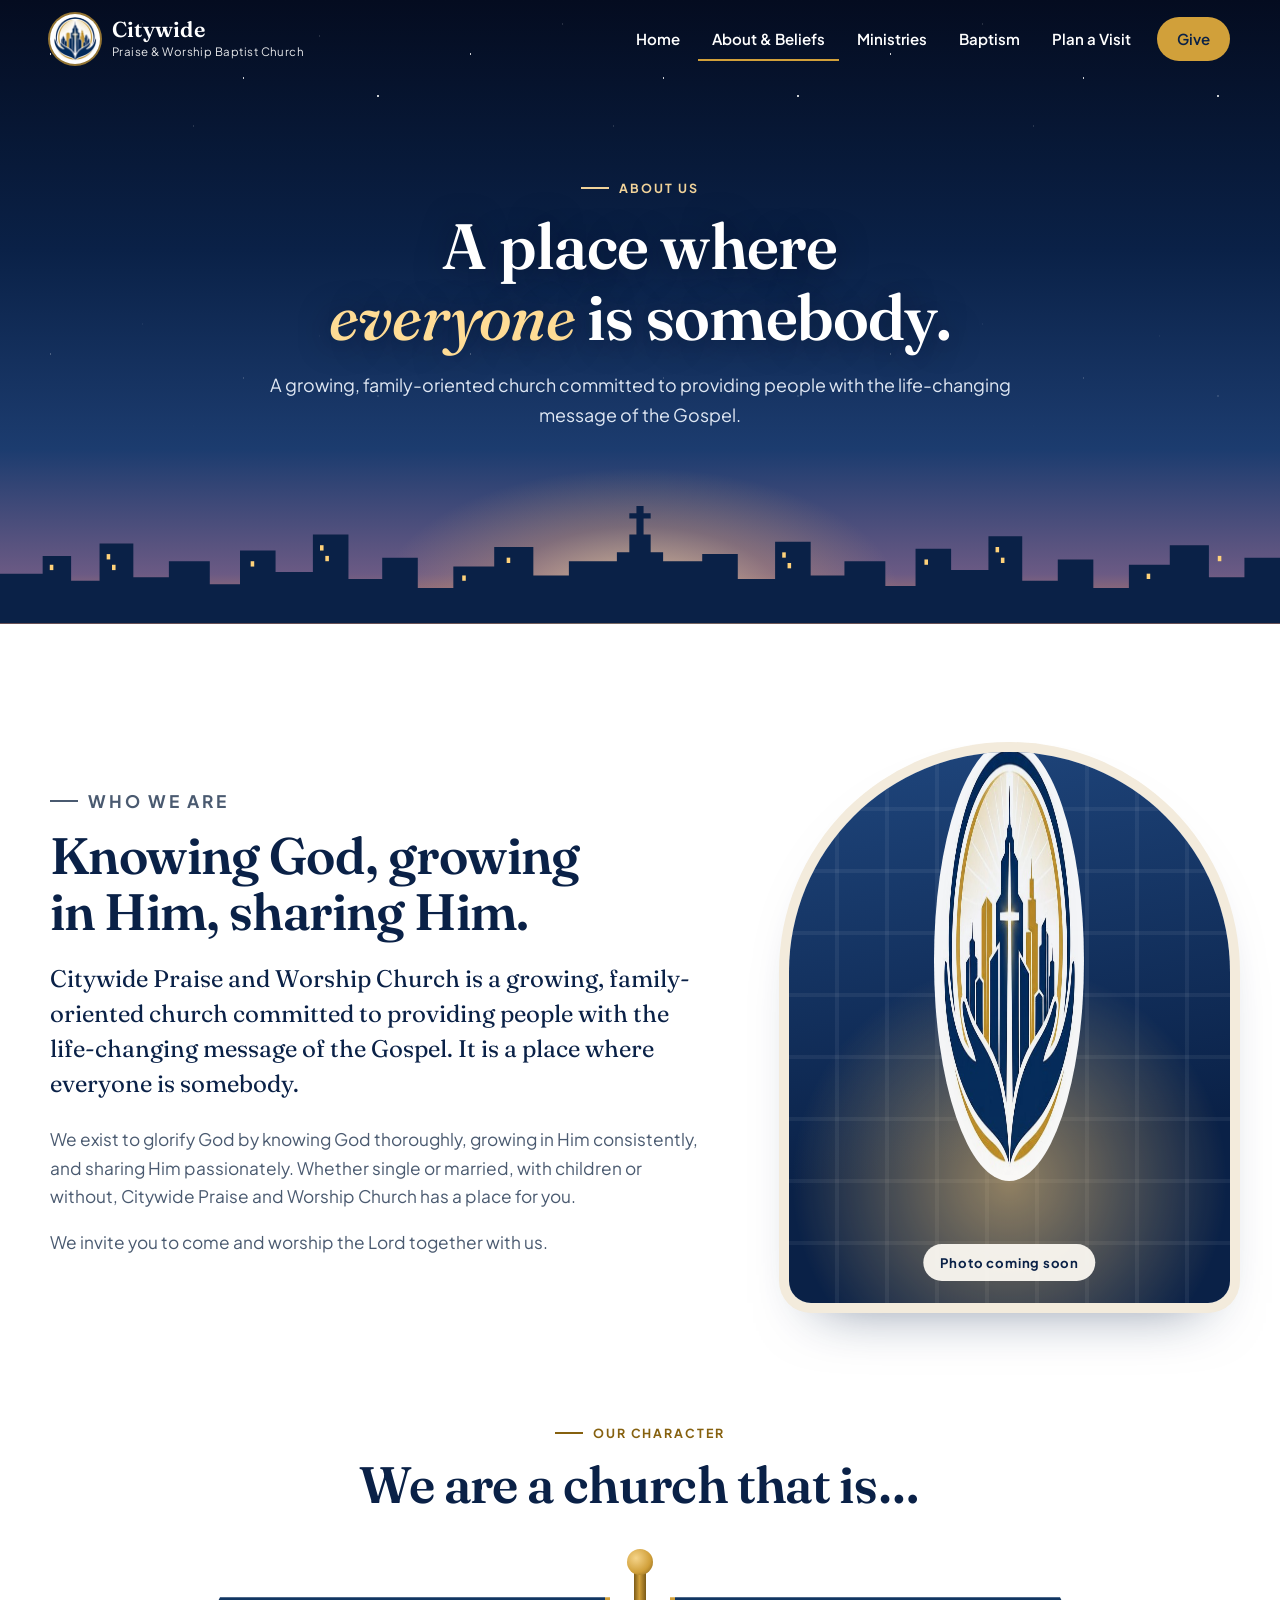
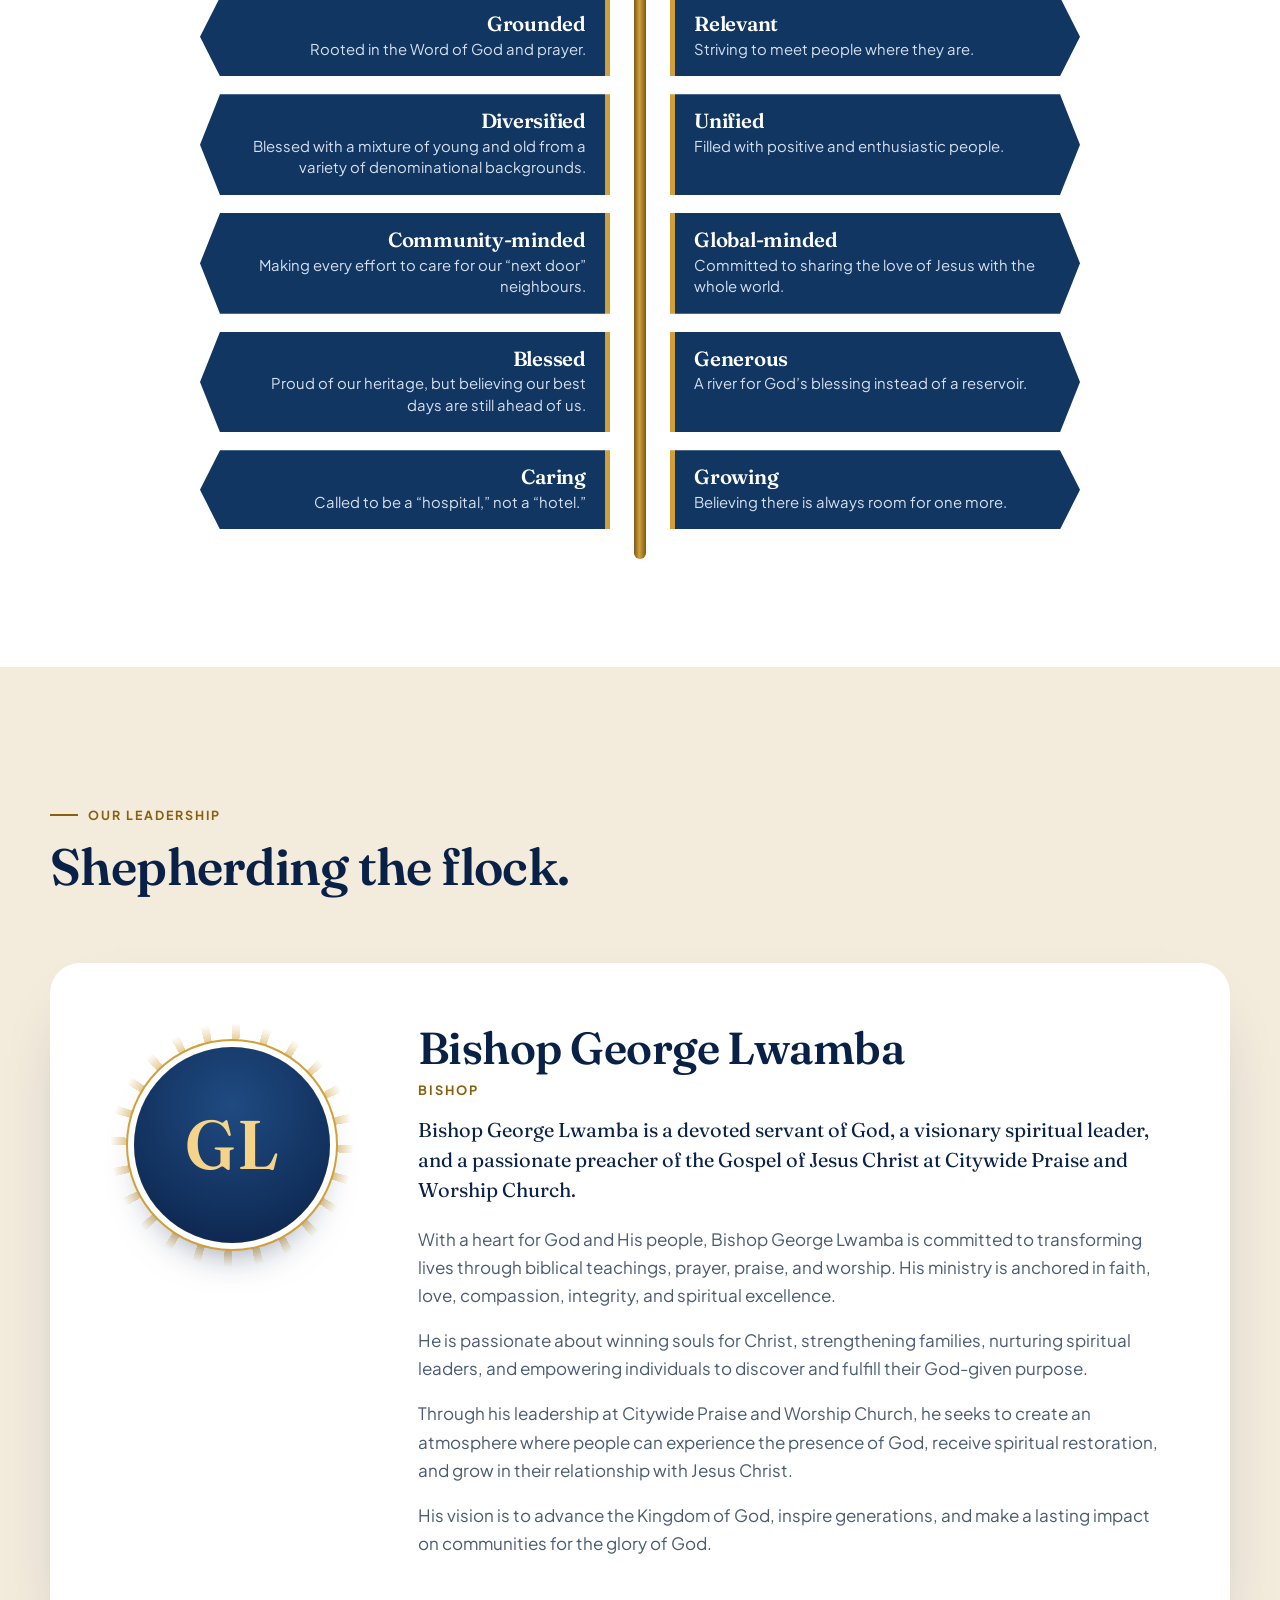
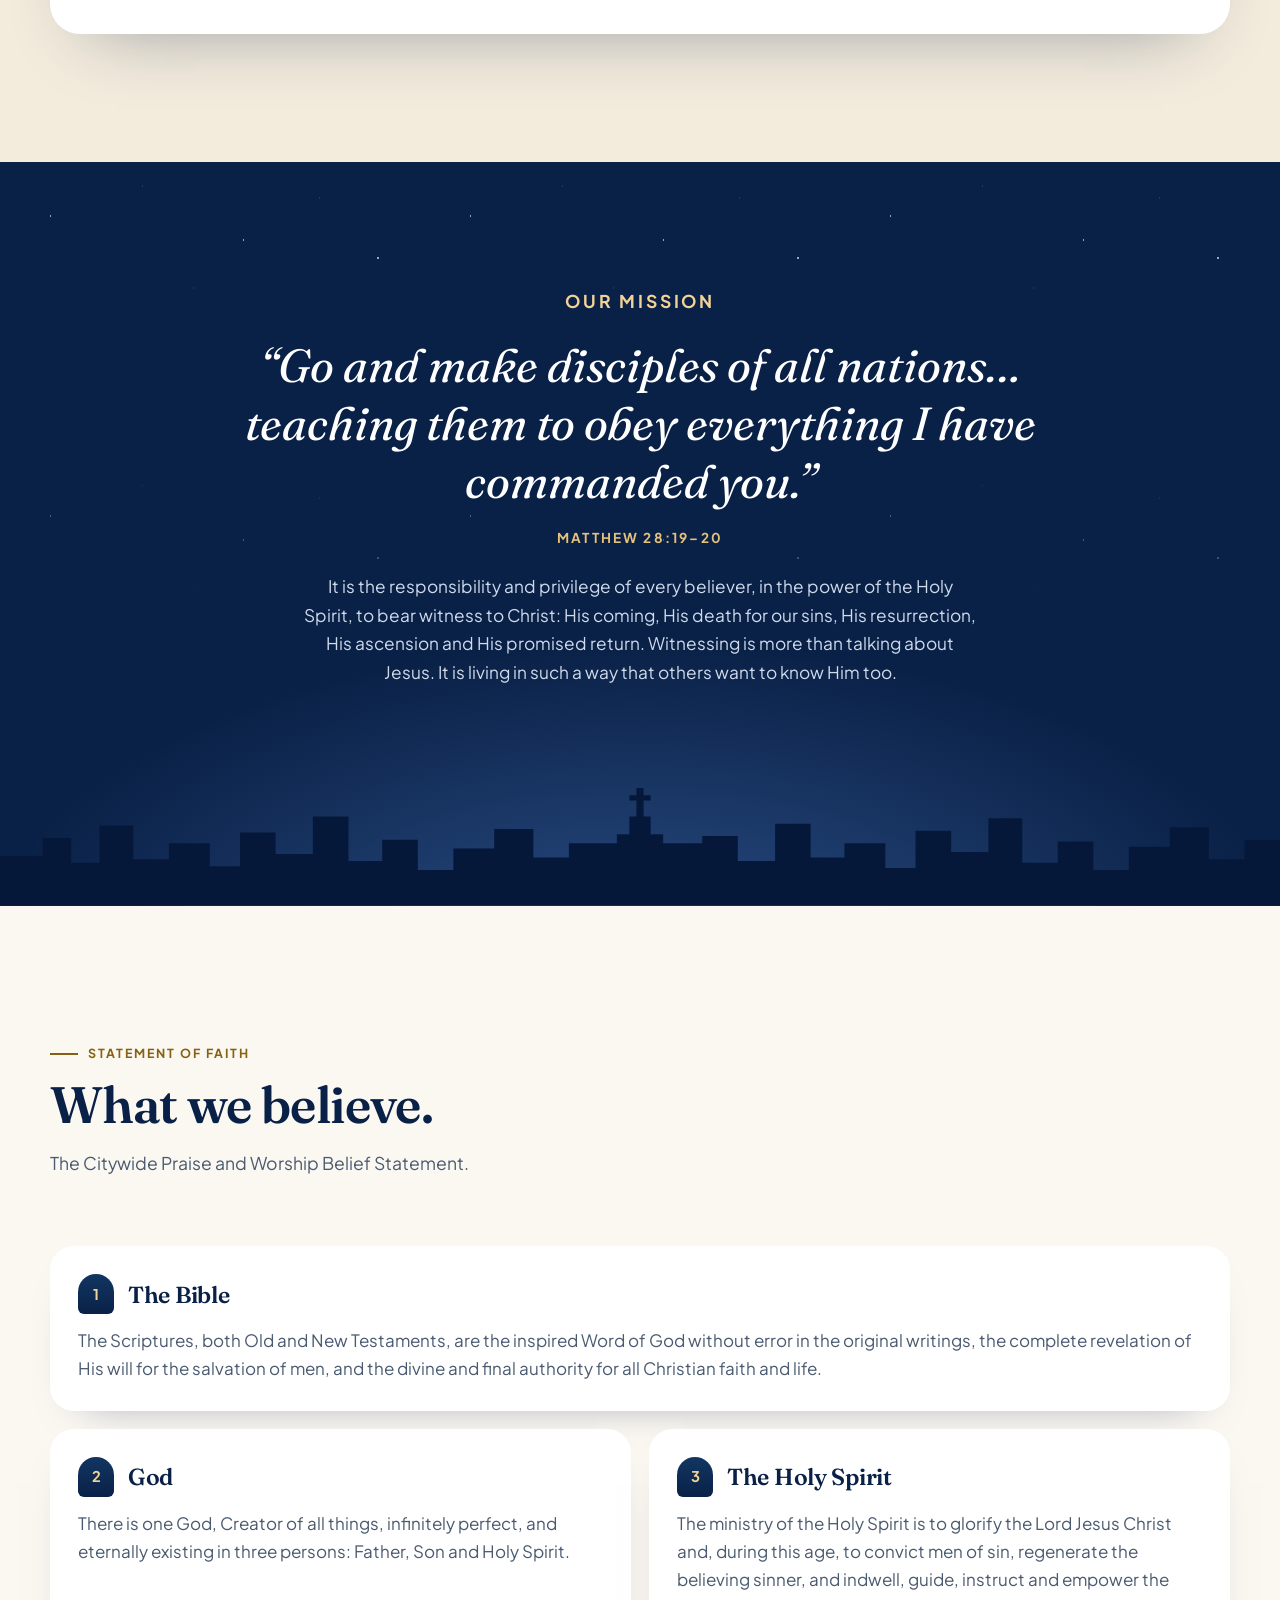
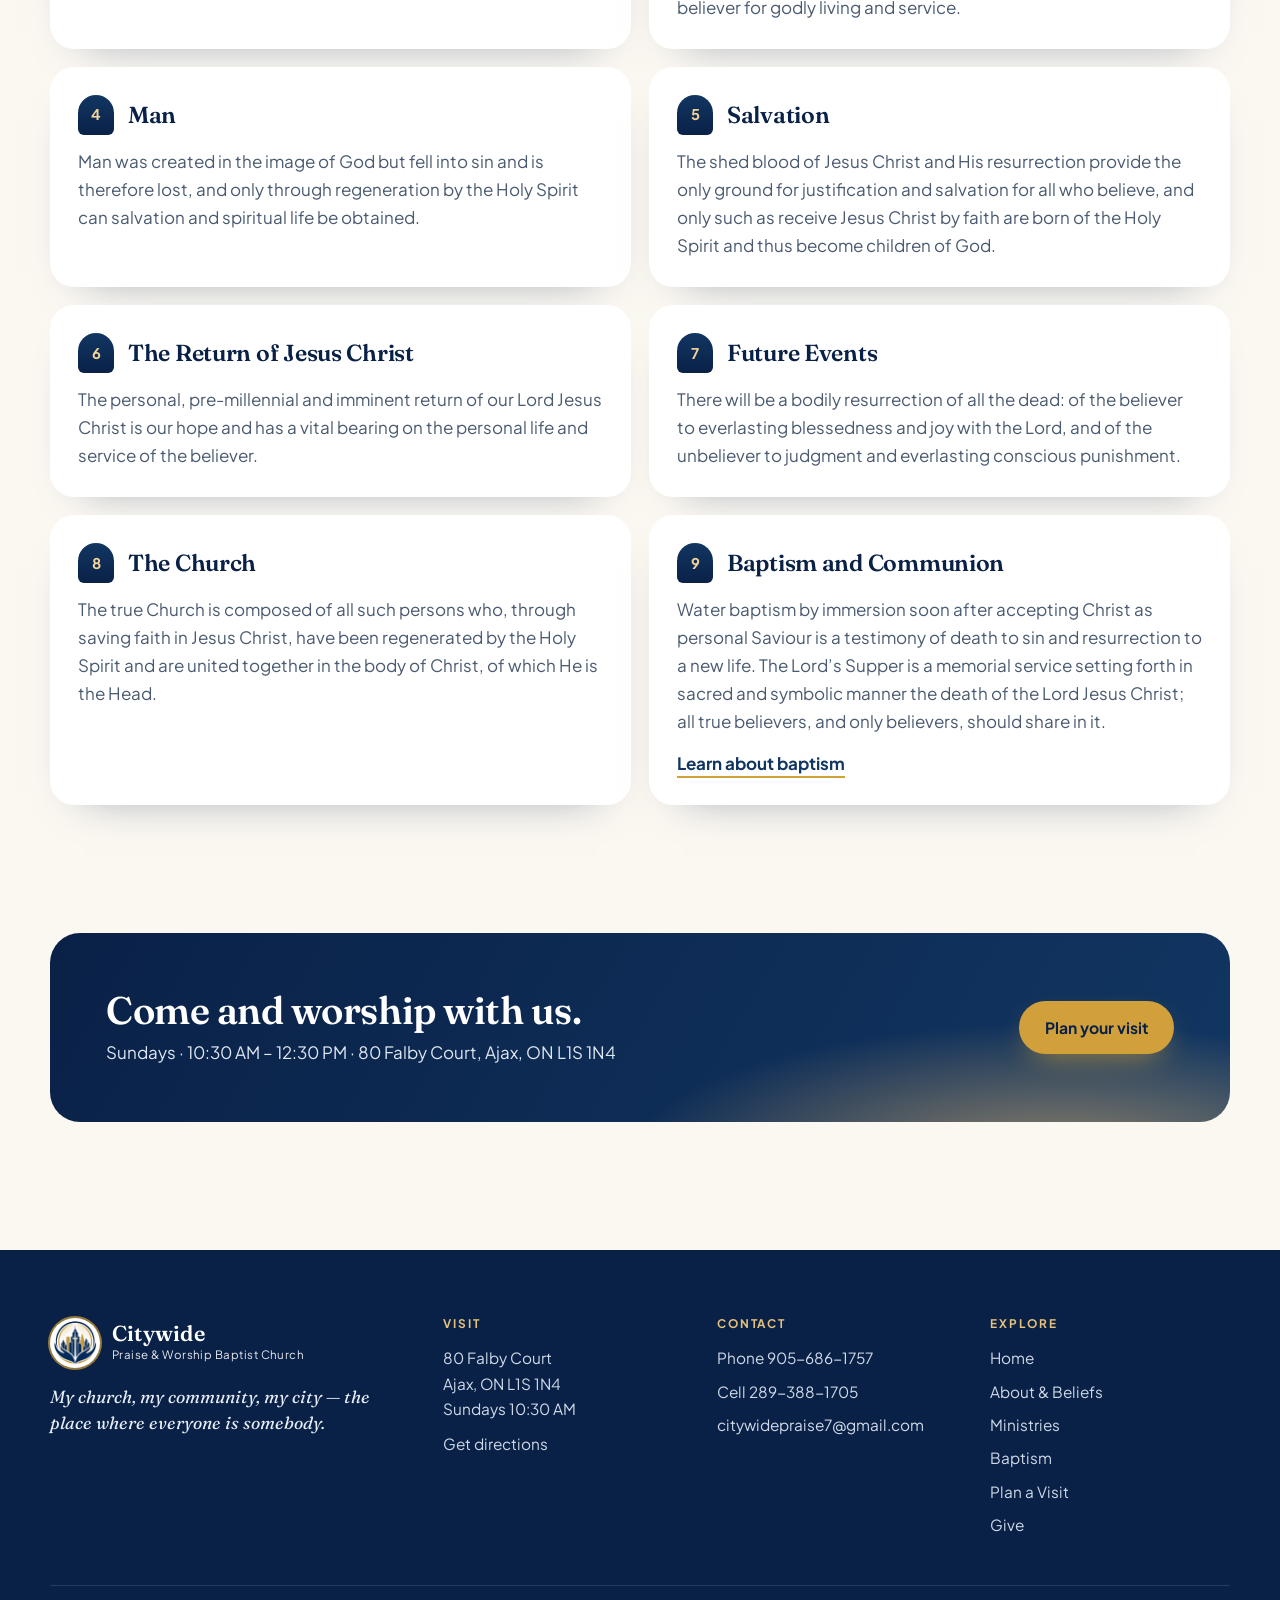
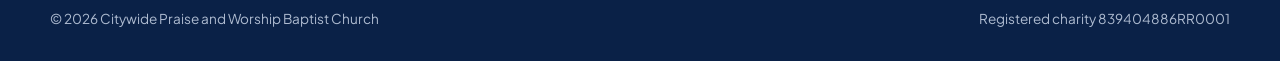
==== commit bb07f019: "Add Baptism page, Midnight Prayers, Choir & Musician Ministry - New baptism.html (in the main menu):" ====
--- a/about.html
+++ b/about.html
@@ -139,6 +139,7 @@
         <article class="belief rv">
           <h3><span class="num">9</span>Baptism and Communion</h3>
           <p>Water baptism by immersion soon after accepting Christ as personal Saviour is a testimony of death to sin and resurrection to a new life. The Lord’s Supper is a memorial service setting forth in sacred and symbolic manner the death of the Lord Jesus Christ; all true believers, and only believers, should share in it.</p>
+          <p style="margin-top:14px"><a class="textlink" href="baptism.html">Learn about baptism</a></p>
         </article>
       </div>
     </div>
--- a/assets/css/style.css
+++ b/assets/css/style.css
@@ -175,22 +175,22 @@
 .js .rv.in { opacity: 1; transform: none; }
 
 /* ---------- weekly services: lit-window timeline ---------- */
-.week { list-style: none; margin: 0; padding: 0; display: grid; grid-template-columns: repeat(3, 1fr); gap: clamp(22px, 3vw, 44px); position: relative; }
+.week { list-style: none; margin: 0; padding: 0; display: grid; grid-template-columns: repeat(auto-fit, minmax(220px, 1fr)); gap: clamp(22px, 3vw, 44px); position: relative; }
 .week::before { content: ""; position: absolute; left: 10px; right: 0; top: 9px; height: 2px; background: linear-gradient(90deg, var(--gold), var(--navy)); transform-origin: left; transition: transform 1.8s cubic-bezier(.6,.1,.2,1); }
 .js .week::before { transform: scaleX(0); }
 .js .in .week::before { transform: none; }
 .slot { position: relative; padding-top: 44px; }
 .slot::before { content: ""; position: absolute; left: 0; top: 0; width: 20px; height: 20px; border-radius: 50%; background: var(--cream); border: 4px solid var(--gold); }
-.tick { position: absolute; left: 32px; top: 0; margin: 0; font: 700 .78rem/20px var(--sans); letter-spacing: .14em; text-transform: uppercase; color: var(--gold-ink); }
+.tick { position: absolute; left: 26px; top: 0; margin: 0; padding: 0 8px; background: var(--cream); z-index: 1; font: 700 .78rem/20px var(--sans); letter-spacing: .14em; text-transform: uppercase; color: var(--gold-ink); }
 .pane { position: relative; max-width: 420px; aspect-ratio: 4/3; border: 8px solid var(--navy); border-radius: 140px 140px 12px 12px; overflow: hidden; box-shadow: 0 24px 50px -26px rgba(10,33,71,.5); }
 .pane::before, .pane::after { content: ""; position: absolute; background: var(--navy); z-index: 2; }
 .pane::before { left: 50%; top: 0; bottom: 0; width: 7px; margin-left: -3.5px; }
 .pane::after { left: 0; right: 0; top: 42%; height: 7px; }
 .pane svg { position: absolute; left: 0; bottom: 0; width: 100%; height: 36%; fill: #0a2147; }
 .pane svg rect { fill: var(--win); }
-.pane.night { background: radial-gradient(circle at 75% 26%, #102654 0 8%, transparent 8.6%), radial-gradient(circle at 71% 30%, #f6efd6 0 9%, transparent 9.6%), radial-gradient(1.4px 1.4px at 20% 22%, #fff 60%, transparent), radial-gradient(1px 1px at 38% 12%, #fff 60%, transparent), radial-gradient(1.2px 1.2px at 30% 40%, #fff 60%, transparent), radial-gradient(1px 1px at 88% 48%, #fff 60%, transparent), linear-gradient(#071833, #1b3566 70%, #3b4c82); }
-.pane.dusk { background: radial-gradient(circle at 34% 76%, #ffd690 0 11%, rgba(255,196,120,.5) 14%, transparent 32%), linear-gradient(#2a2c63 0%, #74497a 42%, #df7a5a 70%, #f6b766 100%); }
-.pane.day { background: radial-gradient(circle at 70% 26%, #fff6d6 0 9%, rgba(255,236,170,.6) 12%, transparent 26%), linear-gradient(#5ea6df, #bfe1f7 70%, #e9f5fc); }
+.pane.sky-night { background: radial-gradient(circle at 75% 26%, #102654 0 8%, transparent 8.6%), radial-gradient(circle at 71% 30%, #f6efd6 0 9%, transparent 9.6%), radial-gradient(1.4px 1.4px at 20% 22%, #fff 60%, transparent), radial-gradient(1px 1px at 38% 12%, #fff 60%, transparent), radial-gradient(1.2px 1.2px at 30% 40%, #fff 60%, transparent), radial-gradient(1px 1px at 88% 48%, #fff 60%, transparent), linear-gradient(#071833, #1b3566 70%, #3b4c82); }
+.pane.sky-dusk { background: radial-gradient(circle at 34% 76%, #ffd690 0 11%, rgba(255,196,120,.5) 14%, transparent 32%), linear-gradient(#2a2c63 0%, #74497a 42%, #df7a5a 70%, #f6b766 100%); }
+.pane.sky-day { background: radial-gradient(circle at 70% 26%, #fff6d6 0 9%, rgba(255,236,170,.6) 12%, transparent 26%), linear-gradient(#5ea6df, #bfe1f7 70%, #e9f5fc); }
 .js .slot .pane { filter: brightness(.28) saturate(.3); }
 .in .slot .pane { animation: paneOn 1.5s ease both; }
 .in .slot:nth-child(1) .pane { animation-delay: .6s; }
@@ -253,7 +253,7 @@
 .leader-card .vision { font: italic 400 1.2rem/1.5 var(--serif); color: var(--deep); border-left: 3px solid var(--gold); padding-left: 18px; margin: 20px 0 24px; }
 
 /* ---------- ministries ---------- */
-.mins { display: grid; grid-template-columns: repeat(4, 1fr); gap: 20px; list-style: none; margin: 0; padding: 0; }
+.mins { display: grid; grid-template-columns: repeat(auto-fit, minmax(200px, 1fr)); gap: 20px; list-style: none; margin: 0; padding: 0; }
 .min { background: #fff; border-radius: 24px; padding: 30px 24px 28px; text-align: center; box-shadow: 0 1px 0 rgba(10,33,71,.05), 0 20px 44px -30px rgba(10,33,71,.55); transition: transform .35s var(--ease); }
 .min:hover { transform: translateY(-6px); }
 .arch { width: 86px; height: 104px; margin: 0 auto 20px; border-radius: 43px 43px 8px 8px; display: grid; place-items: center; color: var(--gold); background: linear-gradient(180deg, var(--navy), var(--deep)); transition: background .4s, color .4s, box-shadow .4s; flex: none; }
@@ -340,6 +340,21 @@
 details[open] summary::after { content: "–"; }
 details p { padding-bottom: 18px; margin: 0; color: var(--muted); }
 
+/* ---------- baptism page ---------- */
+.water { position: relative; height: clamp(46px, 6vw, 70px); margin-top: -1px; overflow: hidden; background: linear-gradient(180deg, var(--deep), #123d70); }
+.water::before, .water::after { content: ""; position: absolute; inset: 0 -50%; background: repeating-radial-gradient(ellipse 60px 6px at 50% 50%, rgba(255,226,166,.35) 0 1px, transparent 2px 18px); background-size: 240px 26px; animation: ripple 14s linear infinite; opacity: .7; }
+.water::after { background-size: 320px 34px; animation-duration: 22s; animation-direction: reverse; opacity: .45; }
+@keyframes ripple { to { transform: translateX(240px); } }
+.belief-quote { display: grid; grid-template-columns: 1.1fr .9fr; gap: clamp(30px, 5vw, 70px); align-items: center; }
+.belief-quote blockquote { margin: 0; background: #fff; border-radius: 28px; padding: clamp(26px, 4vw, 44px); border-left: 6px solid var(--gold); font: italic 400 clamp(1.25rem, 2vw, 1.55rem)/1.5 var(--serif); color: var(--deep); box-shadow: 0 24px 50px -34px rgba(10,33,71,.55); }
+.belief-quote cite { display: block; margin-top: 16px; font: 700 .78rem/1 var(--sans); font-style: normal; letter-spacing: .14em; text-transform: uppercase; color: var(--gold-ink); }
+.steps { list-style: none; margin: 0; padding: 0; display: grid; grid-template-columns: repeat(auto-fit, minmax(220px, 1fr)); gap: 20px; counter-reset: step; }
+.steps li { position: relative; counter-increment: step; background: #fff; border-radius: 24px; padding: 70px 24px 26px; box-shadow: 0 20px 44px -34px rgba(10,33,71,.55); }
+.steps li::before { content: counter(step); position: absolute; left: 24px; top: 20px; width: 38px; height: 44px; border-radius: 19px 19px 6px 6px; display: grid; place-items: center; background: linear-gradient(180deg, var(--navy), var(--deep)); color: var(--gold-soft); font: 700 1rem/1 var(--sans); }
+.steps h3 { font-size: 1.3rem; color: var(--deep); margin-bottom: 8px; }
+.steps p { margin: 0; color: var(--muted); }
+@media (max-width: 860px) { .belief-quote { grid-template-columns: 1fr; } }
+
 /* ---------- call to action band ---------- */
 .cta-band { position: relative; overflow: hidden; display: flex; flex-wrap: wrap; justify-content: space-between; align-items: center; gap: 24px; padding: clamp(32px, 6vw, 56px); border-radius: 30px; color: #fff; background: radial-gradient(ellipse 60% 120% at 85% 120%, rgba(246,194,114,.55), transparent 60%), linear-gradient(120deg, var(--deep), var(--navy)); }
 .cta-band h2 { color: #fff; margin-bottom: 6px; font-size: clamp(1.7rem, 3.4vw, 2.4rem); }
@@ -362,7 +377,6 @@
 
 /* ---------- responsive ---------- */
 @media (max-width: 980px) {
-  .mins { grid-template-columns: 1fr 1fr; }
   .about-grid, .give-grid, .visit-grid, .visit-grid.flip, .leader-card { grid-template-columns: 1fr; }
   .photo { max-width: 380px; width: 100%; margin-inline: auto; }
   .leader-card { text-align: center; justify-items: center; }
@@ -371,7 +385,7 @@
   .street-in { grid-template-columns: 1fr 1fr; }
   .street .welcome { grid-column: 1 / -1; justify-self: start; }
 }
-@media (max-width: 900px) {
+@media (max-width: 1060px) {
   .menu-btn { display: inline-flex; }
   .nav ul { display: none; position: absolute; top: calc(100% + 10px); left: 0; right: 0; flex-direction: column; align-items: stretch; gap: 2px; background: var(--deep); border: 1px solid rgba(209,160,58,.35); border-radius: 20px; padding: 12px; box-shadow: 0 24px 50px -20px rgba(0,0,0,.6); }
   .nav.open ul { display: flex; }
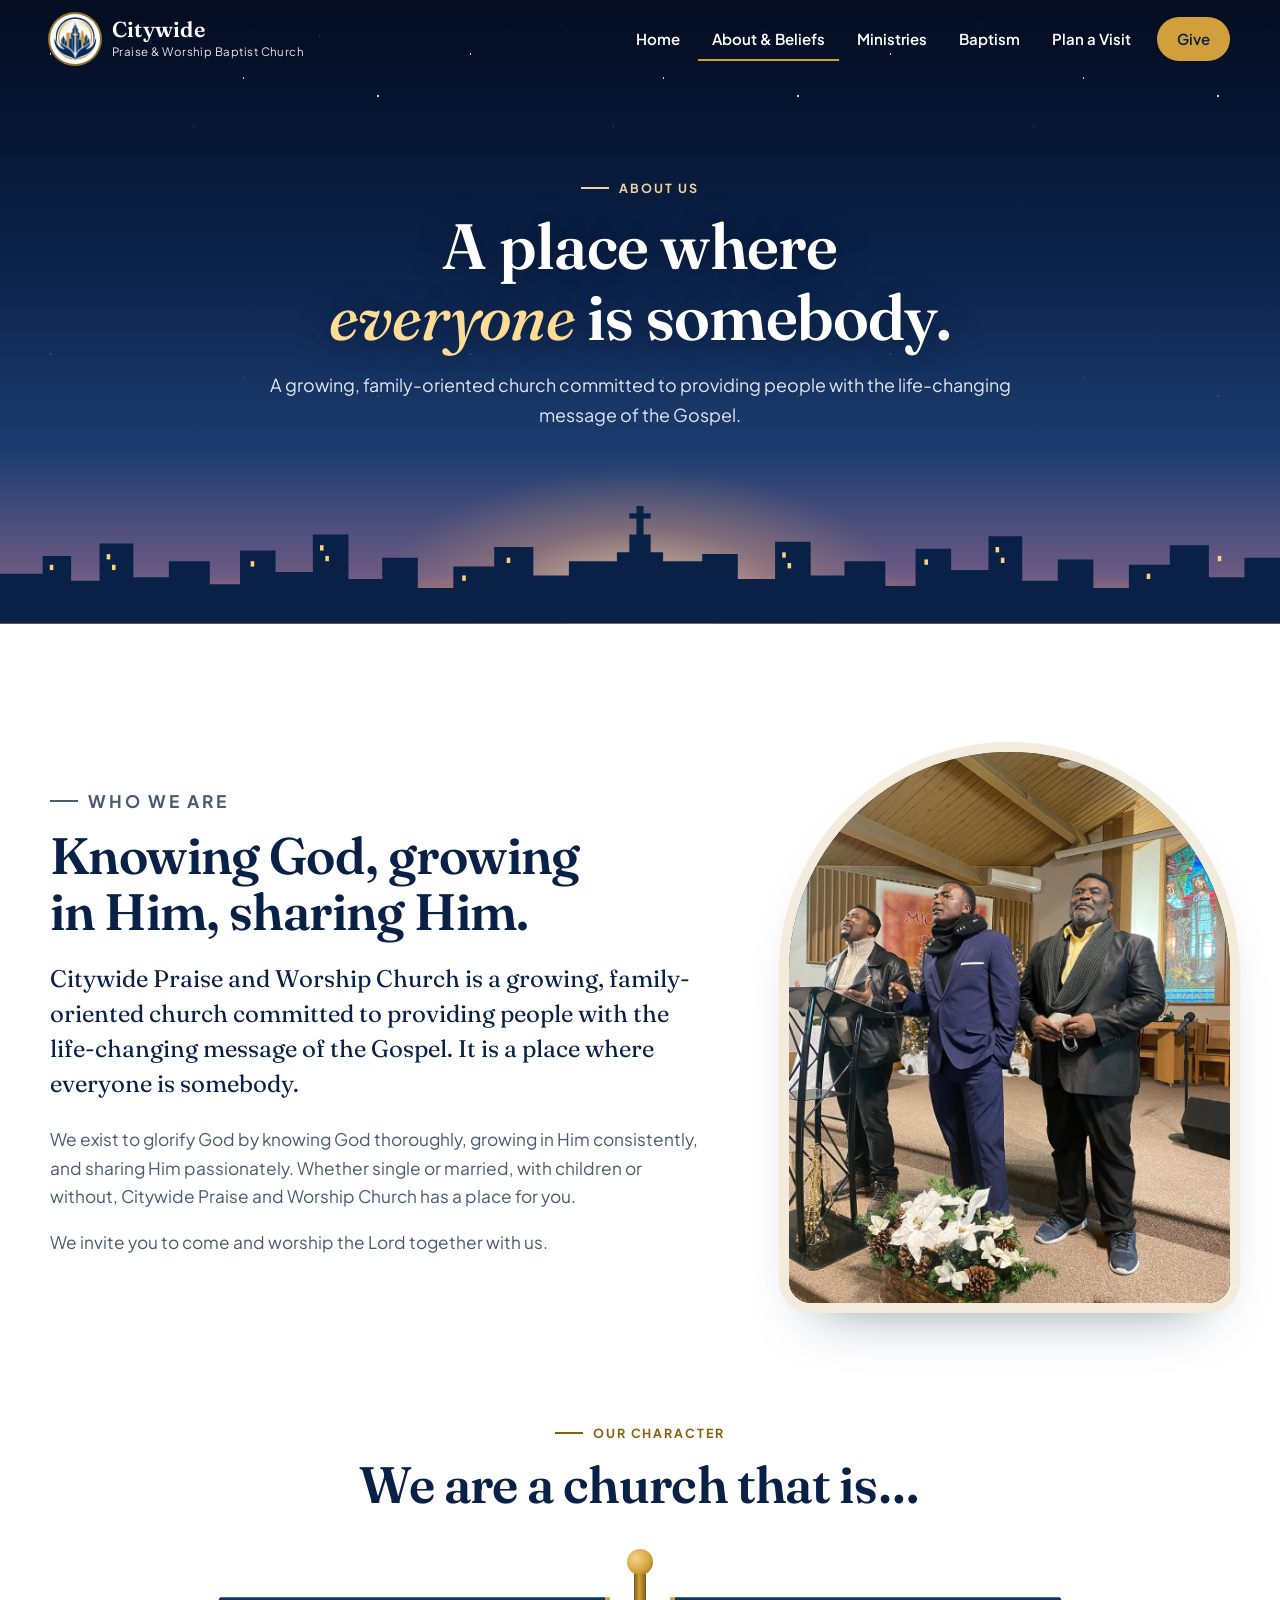
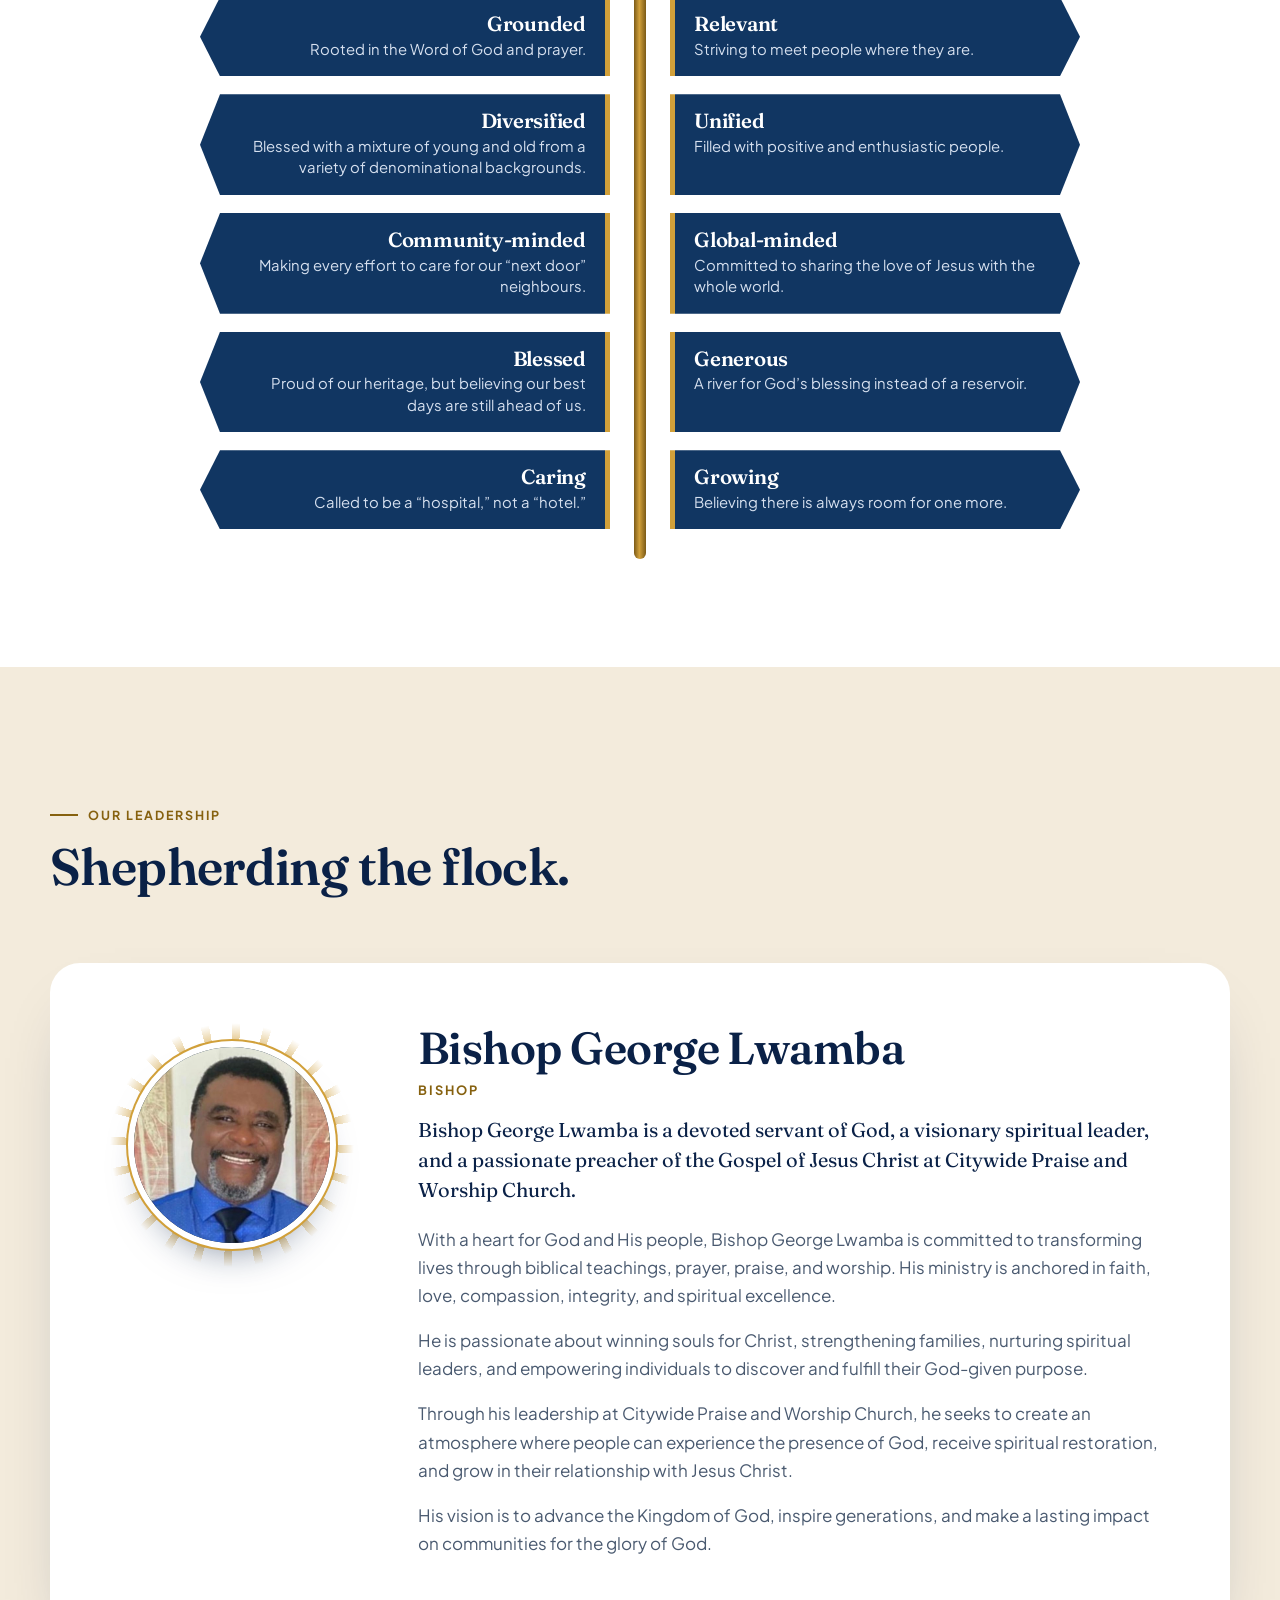
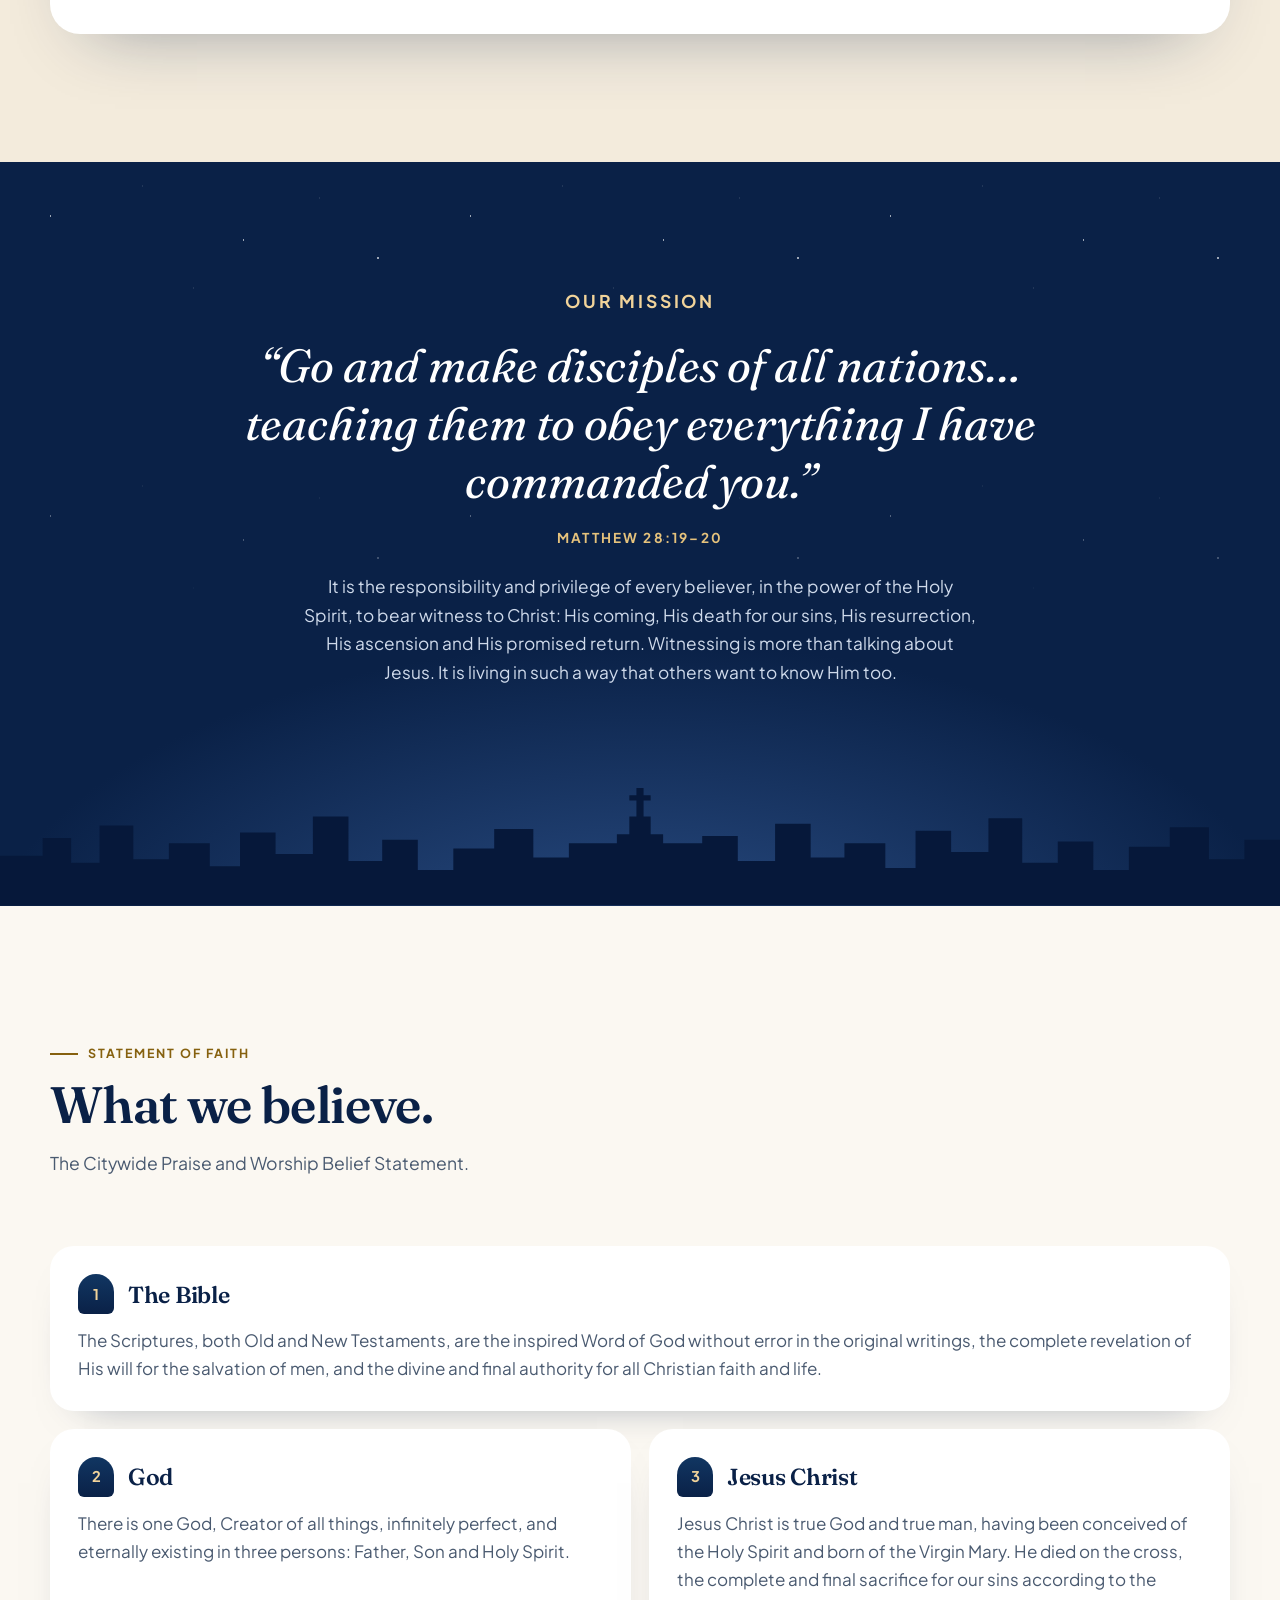
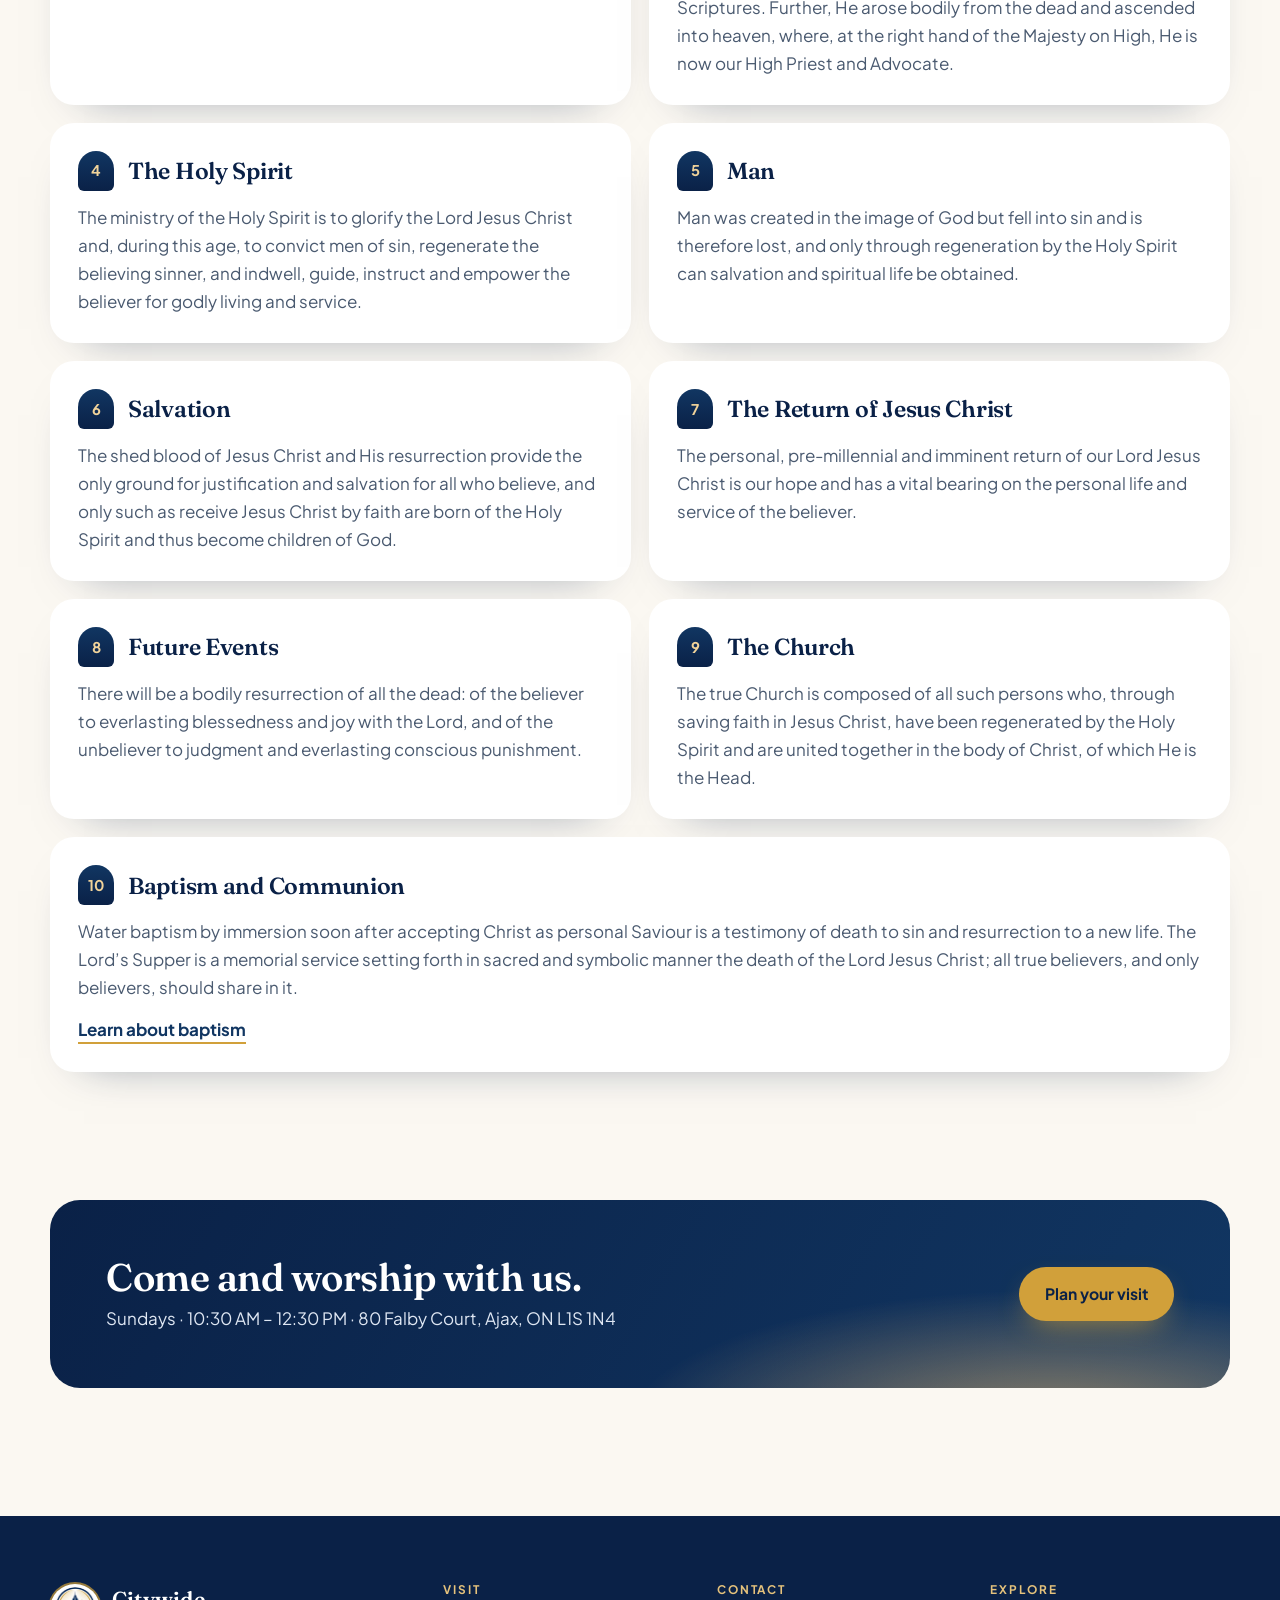
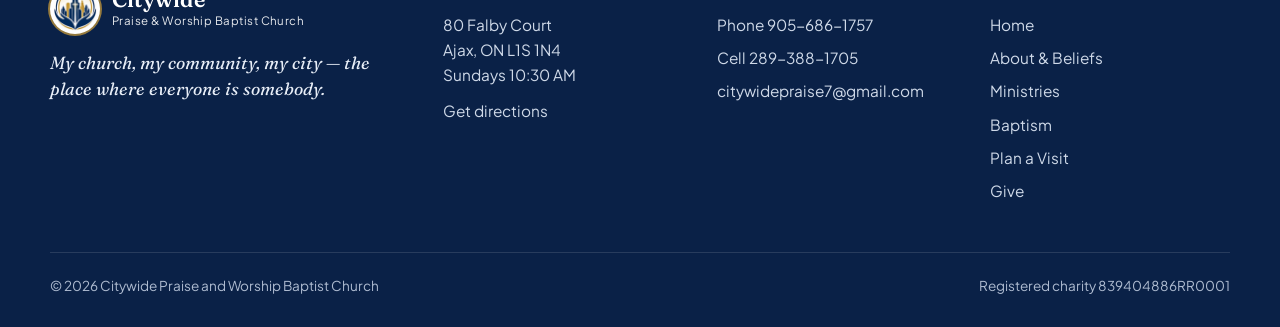
==== commit 29315ceb: "Add church photos: Bishop portrait, baptism gallery, ministries, worship - Bishop Lwamba portrait re" ====
--- a/about.html
+++ b/about.html
@@ -46,11 +46,9 @@
           <p>We exist to glorify God by knowing God thoroughly, growing in Him consistently, and sharing Him passionately. Whether single or married, with children or without, Citywide Praise and Worship Church has a place for you.</p>
           <p>We invite you to come and worship the Lord together with us.</p>
         </div>
-        <!-- To add a real photo: save it as assets/images/worship.jpg and replace the two lines inside <figure> with
-             <img class="real" src="assets/images/worship.jpg" alt="Sunday worship at Citywide"> -->
+        <!-- To swap this photo: replace assets/images/worship.jpg (an upright photo works best in the arch) -->
         <figure class="photo rv">
-          <img class="mark" src="assets/images/emblem.jpg" alt="" width="440" height="440" loading="lazy">
-          <figcaption>Photo coming soon</figcaption>
+          <img class="real" src="assets/images/worship.jpg" alt="Three worship leaders singing at the front of the sanctuary beside the Christmas tree and stained-glass window" width="960" height="1200" loading="lazy">
         </figure>
       </div>
 
@@ -113,31 +111,35 @@
           <p>There is one God, Creator of all things, infinitely perfect, and eternally existing in three persons: Father, Son and Holy Spirit.</p>
         </article>
         <article class="belief rv">
-          <h3><span class="num">3</span>The Holy Spirit</h3>
+          <h3><span class="num">3</span>Jesus Christ</h3>
+          <p>Jesus Christ is true God and true man, having been conceived of the Holy Spirit and born of the Virgin Mary. He died on the cross, the complete and final sacrifice for our sins according to the Scriptures. Further, He arose bodily from the dead and ascended into heaven, where, at the right hand of the Majesty on High, He is now our High Priest and Advocate.</p>
+        </article>
+        <article class="belief rv">
+          <h3><span class="num">4</span>The Holy Spirit</h3>
           <p>The ministry of the Holy Spirit is to glorify the Lord Jesus Christ and, during this age, to convict men of sin, regenerate the believing sinner, and indwell, guide, instruct and empower the believer for godly living and service.</p>
         </article>
         <article class="belief rv">
-          <h3><span class="num">4</span>Man</h3>
+          <h3><span class="num">5</span>Man</h3>
           <p>Man was created in the image of God but fell into sin and is therefore lost, and only through regeneration by the Holy Spirit can salvation and spiritual life be obtained.</p>
         </article>
         <article class="belief rv">
-          <h3><span class="num">5</span>Salvation</h3>
+          <h3><span class="num">6</span>Salvation</h3>
           <p>The shed blood of Jesus Christ and His resurrection provide the only ground for justification and salvation for all who believe, and only such as receive Jesus Christ by faith are born of the Holy Spirit and thus become children of God.</p>
         </article>
         <article class="belief rv">
-          <h3><span class="num">6</span>The Return of Jesus Christ</h3>
+          <h3><span class="num">7</span>The Return of Jesus Christ</h3>
           <p>The personal, pre-millennial and imminent return of our Lord Jesus Christ is our hope and has a vital bearing on the personal life and service of the believer.</p>
         </article>
         <article class="belief rv">
-          <h3><span class="num">7</span>Future Events</h3>
+          <h3><span class="num">8</span>Future Events</h3>
           <p>There will be a bodily resurrection of all the dead: of the believer to everlasting blessedness and joy with the Lord, and of the unbeliever to judgment and everlasting conscious punishment.</p>
         </article>
         <article class="belief rv">
-          <h3><span class="num">8</span>The Church</h3>
+          <h3><span class="num">9</span>The Church</h3>
           <p>The true Church is composed of all such persons who, through saving faith in Jesus Christ, have been regenerated by the Holy Spirit and are united together in the body of Christ, of which He is the Head.</p>
         </article>
-        <article class="belief rv">
-          <h3><span class="num">9</span>Baptism and Communion</h3>
+        <article class="belief wide rv">
+          <h3><span class="num">10</span>Baptism and Communion</h3>
           <p>Water baptism by immersion soon after accepting Christ as personal Saviour is a testimony of death to sin and resurrection to a new life. The Lord’s Supper is a memorial service setting forth in sacred and symbolic manner the death of the Lord Jesus Christ; all true believers, and only believers, should share in it.</p>
           <p style="margin-top:14px"><a class="textlink" href="baptism.html">Learn about baptism</a></p>
         </article>
--- a/assets/css/style.css
+++ b/assets/css/style.css
@@ -353,7 +353,28 @@
 .steps li::before { content: counter(step); position: absolute; left: 24px; top: 20px; width: 38px; height: 44px; border-radius: 19px 19px 6px 6px; display: grid; place-items: center; background: linear-gradient(180deg, var(--navy), var(--deep)); color: var(--gold-soft); font: 700 1rem/1 var(--sans); }
 .steps h3 { font-size: 1.3rem; color: var(--deep); margin-bottom: 8px; }
 .steps p { margin: 0; color: var(--muted); }
+.belief-quote .lede + blockquote { margin-top: 28px; }
 @media (max-width: 860px) { .belief-quote { grid-template-columns: 1fr; } }
+
+/* ---------- photos: gallery, wide photo, ministry banners ---------- */
+.gallery { display: grid; grid-template-columns: repeat(6, 1fr); gap: 18px; grid-auto-flow: dense; }
+.gallery figure { position: relative; margin: 0; grid-column: span 2; aspect-ratio: 3/4; overflow: hidden; border-radius: 999px 999px 20px 20px; background: var(--cream2); box-shadow: 0 24px 50px -32px rgba(10,33,71,.6); }
+.gallery figure.wide { grid-column: span 4; aspect-ratio: auto; border-radius: 24px; }
+.gallery img { position: absolute; inset: 0; width: 100%; height: 100%; object-fit: cover; transition: transform .8s cubic-bezier(.2,.7,.2,1); }
+.gallery figure:hover img { transform: scale(1.05); }
+.gallery figcaption, .wide-photo figcaption { position: absolute; left: 14px; bottom: 14px; background: rgba(251,248,242,.95); color: var(--deep); font: 700 .8rem/1 var(--sans); letter-spacing: .04em; padding: 8px 14px; border-radius: 999px; }
+.wide-photo { position: relative; margin: 0 0 34px; overflow: hidden; border-radius: 28px; box-shadow: 0 24px 50px -32px rgba(10,33,71,.6); }
+.wide-photo img { display: block; width: 100%; height: auto; aspect-ratio: 16/9; object-fit: cover; }
+.wide-photo figcaption { left: 18px; bottom: 18px; }
+.ministry .banner { grid-column: 1 / -1; margin: 0 0 4px; overflow: hidden; border-radius: 20px; }
+.ministry .banner img { display: block; width: 100%; height: auto; aspect-ratio: 12/5; object-fit: cover; object-position: 50% 30%; }
+@media (max-width: 760px) {
+  .gallery { grid-template-columns: repeat(2, 1fr); gap: 12px; }
+  .gallery figure { grid-column: span 1; }
+  .gallery figure.wide { grid-column: span 2; aspect-ratio: 3/2; }
+  .gallery figcaption { left: 10px; bottom: 10px; font-size: .72rem; padding: 6px 10px; }
+}
+@media (prefers-reduced-motion: reduce) { .gallery img { transition: none; } .gallery figure:hover img { transform: none; } }
 
 /* ---------- call to action band ---------- */
 .cta-band { position: relative; overflow: hidden; display: flex; flex-wrap: wrap; justify-content: space-between; align-items: center; gap: 24px; padding: clamp(32px, 6vw, 56px); border-radius: 30px; color: #fff; background: radial-gradient(ellipse 60% 120% at 85% 120%, rgba(246,194,114,.55), transparent 60%), linear-gradient(120deg, var(--deep), var(--navy)); }
